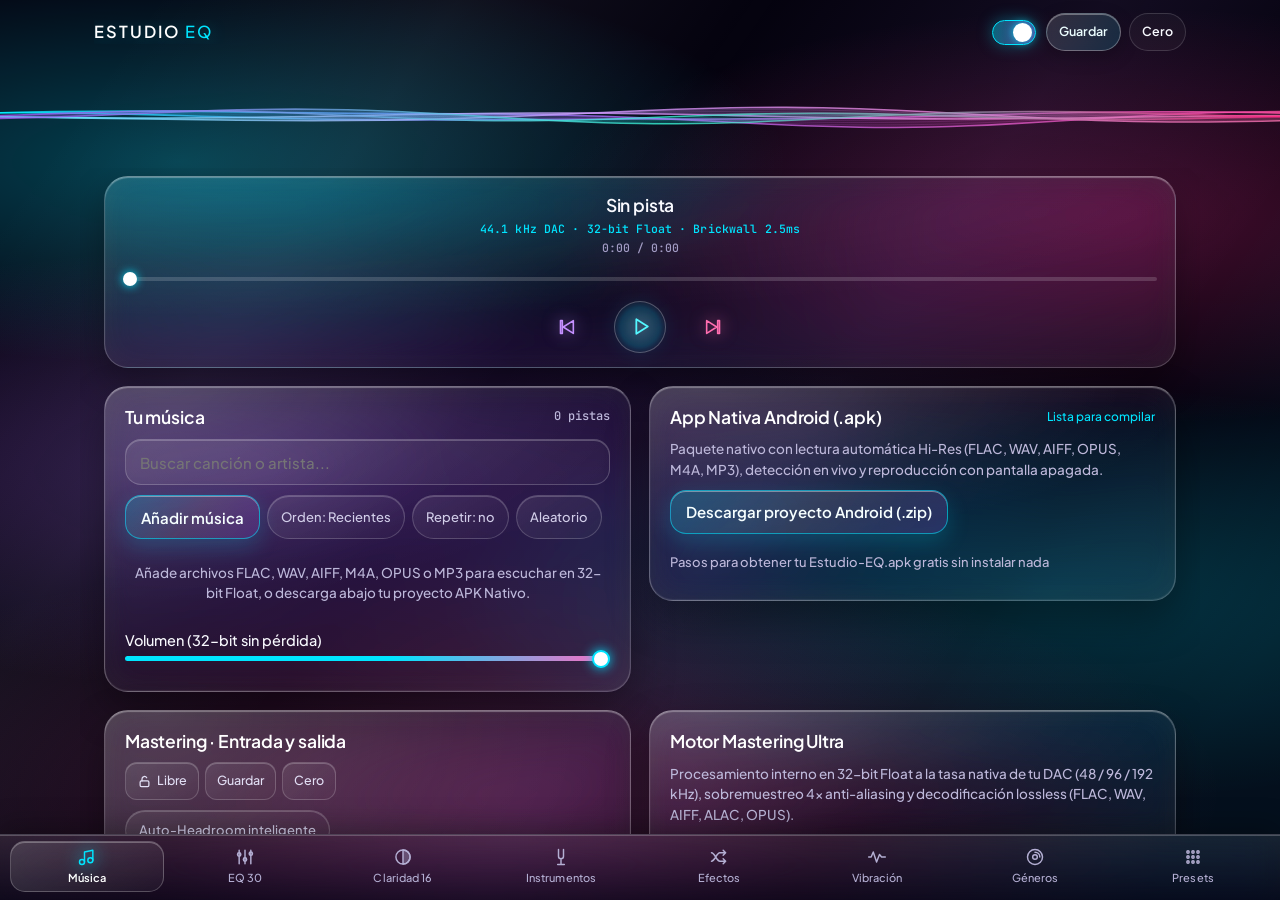
==== android/app/src/main/assets/index.html @ 268d1b7b "feat: initialize Ecualizador Studio project Set up project structure, build configuration, Tailwind " ====
<!doctype html>
<html lang="es">
<head>
<meta charset="utf-8">
<meta name="viewport" content="width=device-width,initial-scale=1,viewport-fit=cover">
<title>Estudio EQ</title>
<meta name="theme-color" content="#03020A">
<meta name="mobile-web-app-capable" content="yes">
<meta name="apple-mobile-web-app-capable" content="yes">
<meta name="apple-mobile-web-app-status-bar-style" content="black-translucent">
<meta name="apple-mobile-web-app-title" content="Estudio EQ">
<link rel="manifest" href="manifest.json">
<link rel="apple-touch-icon" href="icons/icon-180.png">
<link rel="icon" href="icons/icon-192.png">
<link rel="preconnect" href="https://fonts.googleapis.com">
<link rel="preconnect" href="https://fonts.gstatic.com" crossorigin>
<link rel="stylesheet" href="https://fonts.googleapis.com/css2?family=Barlow+Semi+Condensed:wght@400;500;600;700&family=JetBrains+Mono:wght@400;600&family=Plus+Jakarta+Sans:wght@400;500;600;700&display=swap">
<style>
:root {
  --bg: #05030F;
  --card: rgba(255, 255, 255, 0.06);
  --card2: rgba(255, 255, 255, 0.055);
  --line: rgba(255, 255, 255, 0.18);
  --fg: #F9FAFF;
  --mute: #BDB8DA;
  --acc: #00E5FF;
  --acc2: #A855F7;
  --acc3: #FF2A85;
  --acc-ink: #03151A;
  --warn: #FF6B86;
  --f-ui: "Plus Jakarta Sans", system-ui, -apple-system, "Segoe UI", sans-serif;
  --f-num: "JetBrains Mono", ui-monospace, Menlo, Consolas, monospace;
  color-scheme: dark;
  box-sizing: border-box;
}

[hidden]:not([hidden="until-found"]) {
  display: none !important;
}

/* Secciones Prisma 01 · Notificaciones Flotantes de Humo / Cristal */
body[data-tab="music"] { --acc: #00E5FF; --acc2: #A855F7; --acc3: #FF2A85; --acc-ink: #03151A; }
body[data-tab="eq30"]  { --bg: #030613; --acc: #5CEEFF; --acc2: #818CF8; --acc3: #F472B6; --acc-ink: #02161E; }
body[data-tab="cl16"]  { --acc: #4DFF9E; --acc2: #00E5FF; --acc3: #C084FC; --acc-ink: #021C0E; }
body[data-tab="inst"]  { --acc: #FF55D8; --acc2: #9D4EDD; --acc3: #00E5FF; --acc-ink: #1F0318; }
body[data-tab="fx"]    { --acc: #22F3FF; --acc2: #A855F7; --acc3: #FF2A85; --acc-ink: #03161A; }
body[data-tab="vib"]   { --acc: #FF3B9A; --acc2: #9D4EDD; --acc3: #00E5FF; --acc-ink: #220312; }
body[data-tab="gen"]   { --acc: #C084FC; --acc2: #00E5FF; --acc3: #FF2A85; --acc-ink: #140626; }
body[data-tab="pre"]   { --acc: #38F9D7; --acc2: #A855F7; --acc3: #FF2A85; --acc-ink: #031B16; }

* {
  box-sizing: border-box;
}

html,
body {
  width: 100%;
  max-width: 100%;
  height: 100vh;
  height: 100dvh;
  margin: 0;
  padding: 0;
  overflow: hidden;
}

body {
  position: relative;
  background-color: var(--bg);
  color: var(--fg);
  font: 500 15px/1.42 var(--f-ui);
  transition: background-color 0.25s ease;
  user-select: none;
  -webkit-user-select: none;
  overscroll-behavior: none;
}

/* Nubes volumétricas de humo y plasma detrás de los recuadros transparentes */
body::before {
  content: "";
  position: fixed;
  inset: 0;
  pointer-events: none;
  z-index: 0;
  background:
    radial-gradient(ellipse 72% 34% at 14% 18%, rgba(0, 229, 255, 0.28), transparent 66%),
    radial-gradient(ellipse 68% 34% at 88% 24%, rgba(255, 42, 133, 0.24), transparent 68%),
    radial-gradient(ellipse 76% 36% at 20% 52%, rgba(168, 85, 247, 0.25), transparent 68%),
    radial-gradient(ellipse 70% 34% at 82% 66%, rgba(0, 229, 255, 0.20), transparent 68%),
    radial-gradient(ellipse 80% 38% at 38% 88%, rgba(255, 79, 163, 0.20), transparent 72%);
}

/* Distinción sutil de humo zafiro-índigo-orquídea en EQ 30 */
body[data-tab="eq30"]::before {
  background:
    radial-gradient(ellipse 74% 36% at 18% 16%, rgba(56, 189, 248, 0.30), transparent 66%),
    radial-gradient(ellipse 68% 34% at 86% 26%, rgba(129, 140, 248, 0.27), transparent 68%),
    radial-gradient(ellipse 76% 36% at 24% 56%, rgba(56, 249, 215, 0.20), transparent 68%),
    radial-gradient(ellipse 72% 34% at 80% 70%, rgba(244, 114, 182, 0.22), transparent 68%),
    radial-gradient(ellipse 80% 38% at 42% 90%, rgba(92, 238, 255, 0.22), transparent 72%);
}

body::after {
  content: "";
  position: fixed;
  inset: 0;
  pointer-events: none;
  z-index: 0;
  background:
    linear-gradient(125deg,
      transparent 8%,
      rgba(220, 235, 255, 0.06) 24%,
      transparent 40%,
      rgba(192, 132, 252, 0.08) 58%,
      transparent 74%,
      rgba(0, 229, 255, 0.06) 90%);
}

input,
textarea {
  user-select: text;
  -webkit-user-select: text;
}

#root {
  width: 100%;
  max-width: 100%;
  height: 100%;
  min-width: 0;
  min-height: 0;
  position: relative;
  z-index: 1;
}

/* Estructura Prisma 01 · Zen Flotante 100% adaptable a móviles y escritorio */
.studio-shell {
  position: relative;
  z-index: 1;
  width: 100%;
  max-width: 100%;
  height: 100%;
  min-width: 0;
  min-height: 0;
  display: grid;
  grid-template-columns: minmax(0, 1fr);
  grid-template-rows: auto auto minmax(0, 1fr) auto;
  grid-template-areas:
    "top"
    "viz"
    "main"
    "tabs";
}

button,
input,
select,
textarea {
  font: inherit;
  color: inherit;
}

button {
  cursor: pointer;
  touch-action: manipulation;
}

:focus-visible {
  outline: 2px solid var(--acc);
  outline-offset: 2px;
}

.num {
  font-family: var(--f-num);
  font-variant-numeric: tabular-nums;
}

.vh {
  position: absolute;
  width: 1px;
  height: 1px;
  overflow: hidden;
  clip: rect(0 0 0 0);
  white-space: nowrap;
}

/* ---------- Cabecera compacta de 1 línea en móvil y escritorio ---------- */
header.top {
  grid-area: top;
  width: 100%;
  max-width: 1120px;
  min-width: 0;
  margin-inline: auto;
  display: flex;
  align-items: center;
  gap: 8px;
  padding: calc(10px + env(safe-area-inset-top, 0px)) max(14px, env(safe-area-inset-right, 0px)) 6px max(14px, env(safe-area-inset-left, 0px));
  flex-wrap: nowrap;
}

header.top h1 {
  font-size: 16.5px;
  font-weight: 600;
  letter-spacing: 0.12em;
  margin: 0;
  flex: 1;
  min-width: 0;
  overflow: hidden;
  text-overflow: ellipsis;
  white-space: nowrap;
  text-transform: uppercase;
  color: #FFFFFF;
  text-shadow: 0 0 18px rgba(0, 229, 255, 0.30);
}

header.top h1 span {
  color: var(--acc);
  font-weight: 500;
}

header.top .btn {
  min-height: 38px;
  padding: 0 12px;
  border-radius: 999px;
  font-size: 12.5px;
  font-weight: 600;
  white-space: nowrap;
  flex-shrink: 0;
}

header.top .btn.pri {
  background: linear-gradient(135deg, rgba(255, 255, 255, 0.14), rgba(0, 229, 255, 0.14));
  color: #ECFEFF;
  border: 1px solid rgba(255, 255, 255, 0.30);
  box-shadow: 0 6px 18px rgba(0, 0, 0, 0.22), inset 0 1px 0 rgba(255, 255, 255, 0.32);
}

/* ---------- Botones y Chips de Humo Traslúcido ---------- */
.btn {
  min-height: 44px;
  padding: 0 15px;
  border-radius: 16px;
  border: 1px solid rgba(255, 255, 255, 0.20);
  background: linear-gradient(145deg, rgba(255, 255, 255, 0.095) 0%, rgba(255, 255, 255, 0.03) 100%);
  box-shadow: 0 6px 16px rgba(0, 0, 0, 0.18), inset 0 1px 0 rgba(255, 255, 255, 0.24);
  font-weight: 600;
  text-decoration: none;
  display: inline-flex;
  align-items: center;
  justify-content: center;
  gap: 6px;
  white-space: nowrap;
  max-width: 100%;
  transition: background 0.16s, border-color 0.16s, transform 0.14s;
}

.btn:active,
.chip:active,
.ib:active,
.step:active {
  transform: scale(0.97);
}

.btn.pri {
  background: linear-gradient(135deg, rgba(0, 229, 255, 0.22) 0%, rgba(255, 255, 255, 0.10) 50%, rgba(168, 85, 247, 0.20) 100%);
  color: #F6FFFF;
  border: 1px solid rgba(0, 229, 255, 0.55);
  font-weight: 600;
  box-shadow: 0 8px 22px rgba(0, 229, 255, 0.18), inset 0 1px 0 rgba(255, 255, 255, 0.38);
}

.btn.ghost {
  background: rgba(255, 255, 255, 0.035);
  border-color: rgba(255, 255, 255, 0.15);
  box-shadow: none;
}

.btn.sm {
  min-height: 38px;
  padding: 0 12px;
  font-size: 13px;
}

.chip {
  min-height: 40px;
  padding: 0 13px;
  border-radius: 999px;
  border: 1px solid rgba(255, 255, 255, 0.18);
  background: linear-gradient(145deg, rgba(255, 255, 255, 0.08) 0%, rgba(255, 255, 255, 0.025) 100%);
  box-shadow: inset 0 1px 0 rgba(255, 255, 255, 0.20);
  font-weight: 500;
  font-size: 13px;
  color: #D2CEE9;
  white-space: nowrap;
  max-width: 100%;
  transition: background 0.16s, color 0.16s, border-color 0.16s, transform 0.14s;
}

.chip[aria-pressed="true"] {
  background: linear-gradient(135deg, rgba(0, 229, 255, 0.20) 0%, rgba(255, 255, 255, 0.09) 100%);
  color: #FFFFFF;
  border-color: var(--acc);
  box-shadow: 0 0 16px rgba(0, 229, 255, 0.24), inset 0 1px 0 rgba(255, 255, 255, 0.34);
}

/* ---------- Barra de Navegación Flotante tipo Humo ---------- */
.tabs {
  grid-area: tabs;
  width: 100%;
  max-width: 100%;
  min-width: 0;
  display: flex;
  overflow-x: auto;
  overscroll-behavior-x: contain;
  scrollbar-width: none;
  padding: 6px max(10px, env(safe-area-inset-right, 0px)) calc(8px + env(safe-area-inset-bottom, 0px)) max(10px, env(safe-area-inset-left, 0px));
  background: linear-gradient(180deg, rgba(255, 255, 255, 0.085) 0%, rgba(12, 10, 28, 0.56) 100%);
  backdrop-filter: blur(18px) saturate(150%);
  -webkit-backdrop-filter: blur(18px) saturate(150%);
  border-top: 1px solid rgba(255, 255, 255, 0.22);
  box-shadow: 0 -8px 28px rgba(0, 0, 0, 0.26), inset 0 1px 0 rgba(255, 255, 255, 0.22);
  gap: 4px;
}

.tabs::-webkit-scrollbar {
  display: none;
}

.tab {
  flex: 1 0 66px;
  min-height: 50px;
  padding: 5px 8px;
  border: 1px solid transparent;
  border-radius: 15px;
  background: transparent;
  color: #B4AFD3;
  font-size: 11px;
  font-weight: 500;
  letter-spacing: 0.01em;
  display: flex;
  flex-direction: column;
  align-items: center;
  justify-content: center;
  gap: 3px;
  white-space: nowrap;
  transition: color 0.16s, background 0.16s, border-color 0.16s;
}

.tab-ico {
  display: inline-flex;
  width: 20px;
  height: 20px;
}

.tab-ico svg {
  width: 100%;
  height: 100%;
  fill: none;
  stroke: currentColor;
  stroke-width: 1.75;
  stroke-linecap: round;
  stroke-linejoin: round;
}

.tab[aria-selected="true"] {
  color: #FFFFFF;
  font-weight: 600;
  background: linear-gradient(145deg, rgba(255, 255, 255, 0.14) 0%, rgba(255, 255, 255, 0.04) 100%);
  border-color: rgba(255, 255, 255, 0.22);
  box-shadow: inset 0 1px 0 rgba(255, 255, 255, 0.28);
}

.tab[aria-selected="true"] .tab-ico {
  color: var(--acc);
  filter: drop-shadow(0 0 9px var(--acc));
}

/* ---------- Analizador (#viz) ---------- */
#viz {
  grid-area: viz;
  display: block;
  width: 100%;
  max-width: 100%;
  min-width: 0;
  height: 94px;
  background: transparent;
  border-radius: 0;
}

/* ---------- Área Principal y Recuadros Flotantes de Humo Transparente ---------- */
main {
  grid-area: main;
  width: 100%;
  max-width: 1120px;
  min-width: 0;
  min-height: 0;
  margin-inline: auto;
  overflow-y: auto;
  overflow-x: hidden;
  padding: 8px max(12px, env(safe-area-inset-right, 0px)) 24px max(12px, env(safe-area-inset-left, 0px));
  display: flex;
  flex-direction: column;
  gap: 16px;
  scrollbar-width: thin;
}

.pane {
  width: 100%;
  min-width: 0;
  display: flex;
  flex-direction: column;
  gap: 16px;
}

.pane[hidden] {
  display: none;
}

/* Reproductor (.dock) exclusivo de la primera pestaña (Música) */
body:not([data-tab="music"]) .dock {
  display: none !important;
}

.dock {
  width: 100%;
  min-width: 0;
  display: flex;
  flex-direction: column;
  padding: 16px 18px 14px;
  gap: 8px;
  border-radius: 24px;
  background:
    radial-gradient(125% 95% at 15% 0%, rgba(0, 229, 255, 0.14) 0%, rgba(255, 255, 255, 0.03) 50%, transparent 78%),
    linear-gradient(155deg, rgba(235, 240, 255, 0.10) 0%, rgba(185, 195, 245, 0.035) 52%, rgba(255, 255, 255, 0.06) 100%);
  backdrop-filter: blur(14px) saturate(145%);
  -webkit-backdrop-filter: blur(14px) saturate(145%);
  border: 1px solid rgba(255, 255, 255, 0.22);
  border-top-color: rgba(255, 255, 255, 0.38);
  box-shadow:
    0 16px 36px rgba(0, 0, 0, 0.32),
    inset 0 1px 1px rgba(255, 255, 255, 0.32),
    inset 0 0 32px rgba(255, 255, 255, 0.035);
}

.card {
  width: 100%;
  min-width: 0;
  border-radius: 24px;
  padding: 18px 20px;
  background:
    radial-gradient(125% 95% at 10% 0%, rgba(255, 255, 255, 0.14) 0%, rgba(255, 255, 255, 0.03) 48%, transparent 75%),
    linear-gradient(155deg, rgba(235, 240, 255, 0.095) 0%, rgba(185, 195, 245, 0.035) 50%, rgba(255, 255, 255, 0.06) 100%);
  backdrop-filter: blur(12px) saturate(140%);
  -webkit-backdrop-filter: blur(12px) saturate(140%);
  border: 1px solid rgba(255, 255, 255, 0.22);
  border-top-color: rgba(255, 255, 255, 0.38);
  border-left-color: rgba(255, 255, 255, 0.28);
  box-shadow:
    0 18px 40px rgba(0, 0, 0, 0.34),
    inset 0 1px 1px rgba(255, 255, 255, 0.32),
    inset 0 -1px 1px rgba(255, 255, 255, 0.08),
    inset 0 0 36px rgba(255, 255, 255, 0.04);
}

/* Matiz sutil Zafiro-Cristal en EQ 30 manteniendo la transparencia de humo flotante */
body[data-tab="eq30"] .card {
  border-radius: 22px;
  background:
    radial-gradient(130% 95% at 12% 0%, rgba(125, 232, 255, 0.15) 0%, rgba(129, 140, 248, 0.04) 50%, transparent 78%),
    linear-gradient(155deg, rgba(220, 242, 255, 0.10) 0%, rgba(150, 175, 255, 0.04) 52%, rgba(244, 114, 182, 0.055) 100%);
  border-color: rgba(145, 225, 255, 0.24);
  border-top-color: rgba(185, 245, 255, 0.44);
  border-left-color: rgba(165, 230, 255, 0.32);
}

.cbody {
  width: 100%;
  min-width: 0;
}

.card.locked .cbody {
  opacity: 0.48;
  pointer-events: none;
}

.chead {
  display: flex;
  align-items: center;
  gap: 8px;
  margin-bottom: 10px;
  flex-wrap: wrap;
  min-width: 0;
}

.chead h2 {
  font-size: 17.5px;
  font-weight: 600;
  margin: 0;
  flex: 1;
  min-width: 120px;
  letter-spacing: -0.01em;
  color: #FFFFFF;
}

.cacts {
  width: 100%;
  display: flex;
  align-items: center;
  gap: 6px;
  flex-wrap: wrap;
}

.hint {
  color: var(--mute);
  font-size: 13.5px;
  line-height: 1.5;
  margin: 0 0 10px;
}

.mini {
  color: var(--mute);
  font-size: 12px;
  line-height: 1.45;
}

/* Interruptores flotantes de humo */
.sw {
  width: 48px;
  height: 44px;
  border: 0;
  background: none;
  padding: 0;
  display: grid;
  place-items: center;
  flex-shrink: 0;
}

.sw i {
  display: block;
  width: 44px;
  height: 25px;
  border-radius: 13px;
  background: rgba(255, 255, 255, 0.12);
  border: 1px solid rgba(255, 255, 255, 0.24);
  box-shadow: inset 0 1px 2px rgba(0, 0, 0, 0.25);
  position: relative;
  transition: background 0.18s, box-shadow 0.18s, border-color 0.18s;
}

.sw i::after {
  content: "";
  position: absolute;
  top: 2px;
  left: 3px;
  width: 19px;
  height: 19px;
  border-radius: 50%;
  background: #FFFFFF;
  box-shadow: 0 2px 6px rgba(0, 0, 0, 0.35);
  transition: transform 0.18s, background 0.18s;
}

.sw[aria-checked="true"] i {
  background: linear-gradient(90deg, rgba(0, 229, 255, 0.42) 0%, rgba(168, 85, 247, 0.48) 100%);
  border-color: var(--acc);
  box-shadow: 0 0 16px rgba(0, 229, 255, 0.34);
}

.sw[aria-checked="true"] i::after {
  transform: translateX(17px);
  background: #FFFFFF;
  box-shadow: 0 0 10px var(--acc);
}

/* Botones de acción de tarjeta (.ib) tipo cápsula de humo */
.ib {
  min-height: 38px;
  min-width: 44px;
  padding: 0 11px;
  border-radius: 12px;
  border: 1px solid rgba(255, 255, 255, 0.18);
  background: linear-gradient(145deg, rgba(255, 255, 255, 0.085) 0%, rgba(255, 255, 255, 0.025) 100%);
  box-shadow: inset 0 1px 0 rgba(255, 255, 255, 0.22);
  font-weight: 500;
  font-size: 12.5px;
  display: inline-flex;
  align-items: center;
  justify-content: center;
  gap: 5px;
  color: #E2DFF5;
  white-space: nowrap;
}

.ib[aria-pressed="true"] {
  border-color: var(--acc);
  color: #FFFFFF;
  background: linear-gradient(135deg, rgba(0, 229, 255, 0.18), rgba(255, 255, 255, 0.06));
  box-shadow: 0 0 14px rgba(0, 229, 255, 0.22), inset 0 1px 0 rgba(255, 255, 255, 0.28);
}

.ib svg {
  width: 15px;
  height: 15px;
  fill: none;
  stroke: currentColor;
  stroke-width: 2;
  stroke-linecap: round;
  stroke-linejoin: round;
  flex-shrink: 0;
}

/* ---------- Filas de Parámetros y Deslizadores ---------- */
.prow {
  width: 100%;
  min-width: 0;
  display: flex;
  flex-direction: column;
  gap: 6px;
  padding: 12px 0;
  border-top: 1px solid rgba(255, 255, 255, 0.10);
}

.prow:first-of-type {
  border-top: 0;
}

.ptop {
  width: 100%;
  min-width: 0;
  display: flex;
  align-items: center;
  justify-content: space-between;
  gap: 8px;
}

.pl {
  font-weight: 500;
  font-size: 14.5px;
  flex: 1;
  min-width: 0;
  overflow: hidden;
  text-overflow: ellipsis;
}

.pv {
  display: flex;
  align-items: center;
  gap: 4px;
  flex-shrink: 0;
}

.in {
  width: 78px;
  min-height: 38px;
  padding: 0 7px;
  text-align: right;
  border-radius: 11px;
  border: 1px solid rgba(255, 255, 255, 0.20);
  background: rgba(255, 255, 255, 0.065);
  box-shadow: inset 0 1px 2px rgba(0, 0, 0, 0.20);
  font-size: 13.5px;
}

.u {
  color: var(--mute);
  font-size: 12px;
  min-width: 22px;
}

.pctl {
  width: 100%;
  min-width: 0;
  display: flex;
  align-items: center;
  gap: 6px;
}

.pctl input[type="range"],
.rfull {
  flex: 1;
  width: 100%;
  min-width: 0;
  height: 44px;
  accent-color: var(--acc);
  margin: 0;
  -webkit-appearance: none;
  appearance: none;
  background: transparent;
}

#seek {
  -webkit-appearance: none;
  appearance: none;
  background: transparent;
}

.pctl input[type="range"]::-webkit-slider-runnable-track,
.rfull::-webkit-slider-runnable-track {
  height: 5px;
  border-radius: 999px;
  background: linear-gradient(
    90deg,
    #00E5FF 0%,
    var(--acc) calc(var(--p, 50%) * 0.55),
    #FF6AC2 var(--p, 50%),
    rgba(255, 255, 255, 0.16) var(--p, 50%),
    rgba(255, 255, 255, 0.16) 100%
  );
}

.pctl input[type="range"]::-webkit-slider-thumb,
.rfull::-webkit-slider-thumb {
  -webkit-appearance: none;
  appearance: none;
  width: 18px;
  height: 18px;
  margin-top: -6.5px;
  border-radius: 50%;
  background: #FFFFFF;
  border: 2px solid var(--acc);
  box-shadow: 0 0 12px var(--acc);
}

#seek::-webkit-slider-runnable-track {
  height: 4px;
  border-radius: 999px;
  background: linear-gradient(
    90deg,
    #00E5FF 0%,
    #A855F7 calc(var(--p, 0%) * 0.65),
    #FF4FA3 var(--p, 0%),
    rgba(255, 255, 255, 0.16) var(--p, 0%),
    rgba(255, 255, 255, 0.16) 100%
  );
}

#seek::-webkit-slider-thumb {
  -webkit-appearance: none;
  appearance: none;
  width: 14px;
  height: 14px;
  margin-top: -5px;
  border-radius: 50%;
  background: #FFFFFF;
  box-shadow: 0 0 10px #00E5FF;
}

.step {
  width: 40px;
  height: 42px;
  border-radius: 12px;
  border: 1px solid rgba(255, 255, 255, 0.18);
  background: linear-gradient(145deg, rgba(255, 255, 255, 0.085) 0%, rgba(255, 255, 255, 0.025) 100%);
  box-shadow: inset 0 1px 0 rgba(255, 255, 255, 0.22);
  font-size: 18px;
  line-height: 1;
  flex: none;
  display: grid;
  place-items: center;
  padding: 0;
  color: #EFEAFF;
}

.rst {
  width: 36px;
  height: 42px;
  border-radius: 12px;
  border: 0;
  background: transparent;
  color: var(--mute);
  flex: none;
  font-size: 16px;
  padding: 0;
}

.adv {
  margin-top: 2px;
}

.adv summary {
  min-height: 40px;
  display: flex;
  align-items: center;
  color: var(--mute);
  font-size: 13px;
  cursor: pointer;
}

.adv[open] {
  padding: 8px 12px 6px;
  border-radius: 16px;
  background: rgba(255, 255, 255, 0.055);
  border: 1px solid rgba(255, 255, 255, 0.15);
  box-shadow: inset 0 1px 0 rgba(255, 255, 255, 0.18);
}

/* ---------- Bandas verticales de Humo Traslúcido (Claridad 16 = cápsula · EQ 30 = prisma zafiro) ---------- */
.strip-nav {
  width: 100%;
  min-width: 0;
  display: flex;
  align-items: center;
  gap: 8px;
  margin-top: 10px;
  padding: 6px 10px;
  border-radius: 14px;
  background: rgba(255, 255, 255, 0.045);
  border: 1px solid rgba(255, 255, 255, 0.14);
}

.strip-nav-lbl {
  font-size: 11px;
  color: var(--mute);
  white-space: nowrap;
  flex-shrink: 0;
}

.strip-nav input[type="range"].rfull {
  height: 32px;
}

.strip {
  width: 100%;
  max-width: 100%;
  min-width: 0;
  display: flex;
  overflow-x: auto;
  gap: 8px;
  padding: 12px 2px 14px;
  scrollbar-width: thin;
  overscroll-behavior-x: contain;
}

.bcol {
  flex: none;
  width: 48px;
  display: flex;
  flex-direction: column;
  align-items: center;
  gap: 6px;
}

.bv {
  font-size: 11px;
  color: var(--mute);
  height: 15px;
  touch-action: pan-x;
}

.btrack {
  position: relative;
  width: 42px;
  height: clamp(174px, 31dvh, 224px);
  touch-action: none;
  -webkit-touch-callout: none;
  user-select: none;
  -webkit-user-select: none;
  cursor: ns-resize;
  border-radius: 999px;
  background: linear-gradient(180deg, rgba(255, 255, 255, 0.12) 0%, rgba(255, 255, 255, 0.03) 100%);
  border: 1px solid rgba(255, 255, 255, 0.22);
  box-shadow: inset 0 1px 0 rgba(255, 255, 255, 0.30), 0 6px 14px rgba(0, 0, 0, 0.18);
}

body[data-tab="eq30"] .bcol {
  width: 46px;
}

body[data-tab="eq30"] .btrack {
  width: 40px;
  border-radius: 13px;
  background: linear-gradient(180deg, rgba(135, 232, 255, 0.13) 0%, rgba(129, 140, 248, 0.04) 55%, rgba(255, 255, 255, 0.035) 100%);
  border-color: rgba(155, 225, 255, 0.25);
  border-top-color: rgba(195, 245, 255, 0.42);
}

.btrack * {
  pointer-events: none;
  touch-action: none;
}

.bcol.sel .btrack,
.btrack.dragging {
  border-color: var(--acc);
  box-shadow: 0 0 18px rgba(0, 229, 255, 0.34), inset 0 0 14px rgba(255, 255, 255, 0.16);
}

.bin {
  position: absolute;
  inset: 11px 0;
}

.brail {
  position: absolute;
  left: 50%;
  top: 0;
  bottom: 0;
  width: 2px;
  margin-left: -1px;
  background: rgba(255, 255, 255, 0.22);
  border-radius: 2px;
}

.bzero {
  position: absolute;
  left: 6px;
  right: 6px;
  top: 50%;
  height: 1px;
  background: rgba(255, 255, 255, 0.40);
}

.bfill {
  position: absolute;
  left: 50%;
  width: 5px;
  margin-left: -2.5px;
  background: linear-gradient(180deg, #00E5FF 0%, var(--acc) 55%, #C084FC 100%);
  border-radius: 3px;
  box-shadow: 0 0 10px var(--acc);
}

body[data-tab="eq30"] .bfill {
  background: linear-gradient(180deg, #5CEEFF 0%, #818CF8 55%, #F472B6 100%);
}

.bthumb {
  position: absolute;
  left: 4px;
  right: 4px;
  height: 16px;
  margin-top: -8px;
  border-radius: 999px;
  background: #FFFFFF;
  border: 2px solid var(--acc);
  box-shadow: 0 0 14px var(--acc);
}

body[data-tab="eq30"] .bthumb {
  border-radius: 6px;
}

.btrack.dragging .bthumb {
  transform: scale(1.08);
  box-shadow: 0 0 20px var(--acc);
}

.bf {
  font-size: 11px;
  color: var(--mute);
  padding: 2px 0;
  touch-action: pan-x;
}

.bn {
  font-size: 10px;
  color: var(--mute);
  height: 22px;
  overflow: hidden;
  text-align: center;
  line-height: 1.1;
  touch-action: pan-x;
}

.fine {
  border-top: 1px solid rgba(255, 255, 255, 0.12);
  padding-top: 14px;
  display: flex;
  flex-direction: column;
  gap: 10px;
}

.fnav {
  display: flex;
  align-items: center;
  gap: 8px;
}

.fnav .mid {
  flex: 1;
  min-width: 0;
  text-align: center;
}

.fname {
  font-weight: 500;
  font-size: 15.5px;
}

.fval {
  font-size: 21px;
  color: var(--acc);
  text-shadow: 0 0 14px rgba(0, 229, 255, 0.36);
}

.frow {
  display: flex;
  gap: 6px;
  align-items: center;
  justify-content: center;
  flex-wrap: wrap;
}

.frow .btn {
  min-width: 48px;
  padding: 0 8px;
}

.chips {
  display: flex;
  gap: 7px;
  flex-wrap: wrap;
  min-width: 0;
}

/* ---------- Música / Biblioteca ---------- */
.sbox { position: relative; display: flex; align-items: center; margin-bottom: 10px; min-width: 0; }
.sbox .field { padding-right: 40px; }
.sbox .sclr { position: absolute; right: 6px; width: 38px; height: 38px; border: 0; border-radius: 8px; background: transparent; color: var(--mute); font-size: 18px; display: grid; place-items: center; }
.plist { display: flex; flex-direction: column; gap: 5px; max-height: 310px; overflow-y: auto; min-width: 0; }
.pitem { width: 100%; min-width: 0; min-height: 52px; text-align: left; border: 1px solid transparent; border-radius: 16px; background: rgba(255, 255, 255, 0.025); padding: 8px 12px; display: flex; align-items: center; gap: 10px; transition: background 0.15s, border-color 0.15s; }
.pitem:hover { background: rgba(255, 255, 255, 0.06); }
.pitem[aria-current="true"] { background: linear-gradient(135deg, rgba(0, 229, 255, 0.14), rgba(255, 255, 255, 0.06)); border-color: rgba(0, 229, 255, 0.38); color: #FFFFFF; font-weight: 600; box-shadow: inset 0 1px 0 rgba(255, 255, 255, 0.25); }
.pmeta { flex: 1; min-width: 0; display: flex; flex-direction: column; gap: 2px; }
.pmeta .pt { overflow: hidden; text-overflow: ellipsis; white-space: nowrap; }
.pmeta .pa { overflow: hidden; text-overflow: ellipsis; white-space: nowrap; font-size: 12px; color: var(--mute); font-weight: 400; }
.pdur { font-size: 12px; color: var(--mute); flex: none; }
.empty { color: var(--mute); padding: 16px 8px; text-align: center; font-size: 13.5px; }

/* Pasos APK */
.apk-steps { margin: 10px 0 0; padding-left: 18px; color: var(--fg); font-size: 13.5px; display: flex; flex-direction: column; gap: 8px; }
.apk-steps li::marker { color: var(--acc); font-weight: 700; }
.apk-badge { color: var(--acc); font-size: 12px; font-weight: 500; white-space: nowrap; }

/* ---------- Presets y Campos Flotantes de Humo ---------- */
.prrow { display: flex; align-items: center; gap: 8px; padding: 10px 0; border-top: 1px solid rgba(255, 255, 255, 0.10); flex-wrap: wrap; min-width: 0; }
.prrow:first-child { border-top: 0; }
.prn { flex: 1; min-width: 130px; display: flex; flex-direction: column; gap: 2px; }
.prn b { overflow: hidden; text-overflow: ellipsis; white-space: nowrap; font-weight: 600; }
.prn small { color: var(--mute); font-size: 12px; }
.field {
  width: 100%;
  min-width: 0;
  min-height: 46px;
  padding: 0 14px;
  border-radius: 16px;
  border: 1px solid rgba(255, 255, 255, 0.20);
  background: linear-gradient(145deg, rgba(255, 255, 255, 0.085) 0%, rgba(255, 255, 255, 0.03) 100%);
  box-shadow: inset 0 1px 0 rgba(255, 255, 255, 0.22);
}
select.field option {
  background: #0D0A1E;
  color: #F9FAFF;
}
textarea.field { min-height: 110px; padding: 12px 14px; font-family: var(--f-num); font-size: 12px; resize: vertical; }
canvas.radar {
  width: 148px;
  height: 148px;
  display: block;
  margin: 4px auto 10px;
  border-radius: 50%;
  background: radial-gradient(circle, rgba(255, 255, 255, 0.10) 0%, rgba(0, 229, 255, 0.08) 45%, rgba(255, 255, 255, 0.03) 100%);
  border: 1px solid rgba(255, 255, 255, 0.24);
  box-shadow: inset 0 1px 0 rgba(255, 255, 255, 0.25);
}

/* ---------- Controles internos del Reproductor (.dock en Música) ---------- */
.dt {
  display: flex;
  flex-direction: column;
  align-items: center;
  justify-content: center;
  gap: 3px;
  text-align: center;
  min-width: 0;
}

#dTitle {
  font-size: 17.5px;
  font-weight: 600;
  letter-spacing: -0.01em;
  max-width: 100%;
  overflow: hidden;
  text-overflow: ellipsis;
  white-space: nowrap;
}

#dTitle .dt-sep,
#dTitle .dt-art {
  color: #BDB8DA;
  font-weight: 400;
}

#dSpec {
  font-size: 11.5px;
  color: var(--acc);
  letter-spacing: 0.01em;
  max-width: 100%;
  overflow: hidden;
  text-overflow: ellipsis;
  white-space: nowrap;
}

#dTime {
  font-size: 11.5px;
  color: #A29CC4;
}

#seek {
  width: 100%;
  height: 28px;
  margin: 0;
}

.dc {
  display: flex;
  align-items: center;
  justify-content: center;
  gap: 26px;
}

.tb {
  width: 44px;
  height: 44px;
  border-radius: 50%;
  border: 0;
  background: transparent;
  display: grid;
  place-items: center;
  padding: 0;
}

.tb svg {
  width: 22px;
  height: 22px;
  fill: none;
  stroke: currentColor;
  stroke-width: 1.75;
  stroke-linejoin: round;
  stroke-linecap: round;
}

#bPrev {
  color: #C490FF;
  filter: drop-shadow(0 0 8px rgba(196, 144, 255, 0.6));
}

#bPlay.tb.play {
  width: 52px;
  height: 52px;
  background: radial-gradient(circle, rgba(255, 255, 255, 0.16) 0%, rgba(0, 229, 255, 0.14) 55%, transparent 76%);
  border: 1px solid rgba(255, 255, 255, 0.26);
  color: #54F7FF;
  filter: drop-shadow(0 0 10px rgba(0, 229, 255, 0.68));
}

#bPlay.tb.play svg {
  width: 25px;
  height: 25px;
}

#bNext {
  color: #FF6EB0;
  filter: drop-shadow(0 0 8px rgba(255, 110, 176, 0.6));
}

#toast {
  position: fixed;
  left: 50%;
  transform: translate(-50%, 10px);
  bottom: calc(82px + env(safe-area-inset-bottom, 0px));
  background: linear-gradient(145deg, rgba(255, 255, 255, 0.18), rgba(20, 16, 42, 0.65));
  backdrop-filter: blur(18px) saturate(150%);
  -webkit-backdrop-filter: blur(18px) saturate(150%);
  border: 1px solid rgba(255, 255, 255, 0.34);
  box-shadow: 0 14px 34px rgba(0, 0, 0, 0.38), inset 0 1px 0 rgba(255, 255, 255, 0.35);
  color: #FFFFFF;
  padding: 10px 18px;
  border-radius: 999px;
  font-weight: 500;
  font-size: 13.5px;
  opacity: 0;
  pointer-events: none;
  transition: opacity 0.18s, transform 0.18s;
  max-width: calc(100% - 28px);
  text-align: center;
  z-index: 30;
}

#toast.on {
  opacity: 1;
  transform: translate(-50%, 0);
}

/* ---------- Adaptación fina para teléfonos móviles ---------- */
@media (max-width: 640px) {
  header.top {
    gap: 6px;
    padding: calc(8px + env(safe-area-inset-top, 0px)) max(12px, env(safe-area-inset-right, 0px)) 4px max(12px, env(safe-area-inset-left, 0px));
  }

  header.top h1 {
    font-size: 15px;
    letter-spacing: 0.09em;
  }

  header.top .btn {
    min-height: 36px;
    padding: 0 10px;
    font-size: 12px;
  }

  #viz {
    height: 76px;
  }

  main {
    padding: 6px max(10px, env(safe-area-inset-right, 0px)) 20px max(10px, env(safe-area-inset-left, 0px));
    gap: 12px;
  }

  .pane {
    gap: 12px;
  }

  .card,
  .dock {
    padding: 14px 14px;
    border-radius: 20px;
  }

  .chead h2 {
    font-size: 16.5px;
  }

  .cacts .ib {
    flex: 1 1 auto;
    padding: 0 9px;
    font-size: 12px;
  }

  .in {
    width: 72px;
    font-size: 13px;
  }

  .step {
    width: 38px;
    height: 40px;
  }

  .rst {
    width: 32px;
    height: 40px;
  }

  .tab {
    flex: 0 0 68px;
    min-height: 48px;
    padding: 4px 6px;
    font-size: 10.5px;
  }
}

/* ---------- Distribución amplia en pantallas grandes (Tablet / Escritorio) ---------- */
@media (min-width: 960px) {
  #viz {
    height: 108px;
  }

  main {
    padding-inline: 24px;
  }

  .pane[data-id="music"],
  .pane[data-id="inst"],
  .pane[data-id="fx"],
  .pane[data-id="vib"],
  .pane[data-id="pre"] {
    display: grid;
    grid-template-columns: repeat(2, minmax(0, 1fr));
    align-items: start;
    gap: 18px;
  }

  .pane[data-id="music"] > .dock,
  .pane[data-id="inst"] > .hint,
  .pane[data-id="vib"] > .card:first-child {
    grid-column: 1 / -1;
  }

  .pane[hidden] {
    display: none !important;
  }
}

@media (prefers-reduced-motion: reduce) {
  * {
    transition: none !important;
  }
}
</style>
</head>
<body data-tab="music">
<div id="root">
  <div class="studio-shell">
    <header class="top">
      <h1>Estudio <span>EQ</span></h1>
      <button class="sw" id="bypass" role="switch" aria-checked="true" aria-label="Procesado de audio activo"><i></i></button>
      <button class="btn pri" id="saveAll" type="button">Guardar</button>
      <button class="btn ghost" id="resetAll" type="button">Cero</button>
    </header>
    <canvas id="viz" aria-label="Analizador de espectro y curva de ecualización total" role="img"></canvas>
    <main id="main">
      <div class="dock" id="playerDock">
        <div class="dt">
          <span id="dTitle">Sin pista</span>
          <span id="dSpec" class="num">32-bit Float · Oversampling 4×</span>
          <span id="dTime" class="num">0:00 / 0:00</span>
        </div>
        <input type="range" id="seek" min="0" max="1" step="0.05" value="0" aria-label="Posición de la pista">
        <div class="dc">
          <button class="tb" id="bPrev" type="button" aria-label="Anterior"><svg viewBox="0 0 24 24"><path d="M6 5h2v14H6zM20 5v14L9 12z"/></svg></button>
          <button class="tb play" id="bPlay" type="button" aria-label="Reproducir"><svg viewBox="0 0 24 24" id="playIcon"><path d="M8 5v14l11-7z"/></svg></button>
          <button class="tb" id="bNext" type="button" aria-label="Siguiente"><svg viewBox="0 0 24 24"><path d="M16 5h2v14h-2zM4 5l11 7L4 19z"/></svg></button>
        </div>
      </div>
    </main>
    <nav class="tabs" id="tabs" role="tablist" aria-label="Secciones"></nav>
    <div id="toast" role="status" aria-live="polite"></div>
  </div>
</div>
<script>
(() => {
  function bootEstudioEQ(rootEl) {
    if (window.__estudioEqBooted) return;
    window.__estudioEqBooted = true;
    const NATIVE = typeof window.AndroidBridge !== "undefined" && window.AndroidBridge !== null;
    const $ = (s, r = rootEl) => r.querySelector(s) || document.querySelector(s);
    function h(tag, props, ...kids) {
      const e = document.createElement(tag);
      if (props) {
        for (const k in props) {
          const v = props[k];
          if (v == null || v === false) continue;
          if (k === "class") e.className = String(v);
          else if (k === "text") e.textContent = String(v);
          else if (k.startsWith("on") && typeof v === "function") e.addEventListener(k.slice(2), v);
          else if (v === true) e.setAttribute(k, "");
          else e.setAttribute(k, String(v));
        }
      }
      for (const c of kids.flat()) {
        if (c != null && c !== false) {
          e.append(c.nodeType ? c : document.createTextNode(String(c)));
        }
      }
      return e;
    }
    const clamp = (v, a, b) => Math.min(b, Math.max(a, v));
    const clone = (o) => JSON.parse(JSON.stringify(o));
    const dB = (x) => Math.pow(10, x / 20);
    const r1 = (v) => Math.round(v * 10) / 10;
    const fmtF = (f) => f >= 1e3 ? +(f / 1e3).toFixed(2) + "k" : String(f);
    const fmtHz = (f) => f >= 1e3 ? +(f / 1e3).toFixed(2) + " kHz" : f + " Hz";
    const sgn = (v, d = 1) => (v > 0 ? "+" : v < 0 ? "\u2212" : "") + Math.abs(v).toFixed(d);
    const mmss = (t) => {
      t = Math.max(0, t | 0);
      return (t / 60 | 0) + ":" + String(t % 60).padStart(2, "0");
    };
    const normStr = (s) => String(s || "").normalize("NFD").replace(/[\u0300-\u036f]/g, "").toLowerCase();
    const BANDS30 = [
      25,
      31.5,
      40,
      50,
      63,
      80,
      100,
      125,
      160,
      200,
      250,
      315,
      400,
      500,
      630,
      800,
      1e3,
      1250,
      1600,
      2e3,
      2500,
      3150,
      4e3,
      5e3,
      6300,
      8e3,
      1e4,
      12500,
      16e3,
      2e4
    ];
    const BANDS16 = [40, 63, 100, 160, 250, 400, 630, 1e3, 1600, 2500, 4e3, 5e3, 8e3, 1e4, 12500, 16e3];
    const NAMES16 = [
      "Sub",
      "Graves",
      "Bajos",
      "Cuerpo",
      "Calidez",
      "Barro",
      "Medios",
      "Voz",
      "Claridad",
      "Nitidez",
      "Dicci\xF3n",
      "Brillo",
      "Agudos",
      "Aire",
      "Aire +",
      "Ultra"
    ];
    const INST = [
      {
        grp: "drums",
        name: "Bater\xEDa",
        items: [
          ["kick", "Bombo", 60, 1.2],
          ["snareB", "Caja \xB7 cuerpo", 200, 1.4],
          ["snareC", "Caja \xB7 chasquido", 5e3, 1.2],
          ["tomF", "Tom de piso", 90, 1.5],
          ["tomM", "Tom medio", 160, 1.5],
          ["tomH", "Tom agudo", 250, 1.5],
          ["hat", "Hi-hat", 9e3, 1],
          ["cym", "Platillos", 12e3, 0.8]
        ]
      },
      {
        grp: "guitar",
        name: "Guitarras",
        items: [
          ["gBody", "Guitarra \xB7 cuerpo", 250, 1.2],
          ["gPres", "Guitarra \xB7 presencia", 3e3, 1.2],
          ["gAc", "Ac\xFAstica \xB7 brillo", 6e3, 1]
        ]
      },
      {
        grp: "bass",
        name: "Bajo",
        items: [
          ["bLow", "Bajo \xB7 cuerpo", 80, 1.4],
          ["bAtk", "Bajo \xB7 ataque", 900, 1.4]
        ]
      },
      {
        grp: "voice",
        name: "Voces",
        items: [
          ["vWarm", "Voz \xB7 calidez", 200, 1.2],
          ["vPres", "Voz \xB7 presencia", 3500, 1.2],
          ["vSib", "Voz \xB7 sibilancia", 7e3, 2],
          ["vAir", "Voz \xB7 aire", 12e3, 0.8]
        ]
      },
      {
        grp: "keys",
        name: "Teclas y piano",
        items: [
          ["kBody", "Piano \xB7 cuerpo", 300, 1.2],
          ["kBri", "Piano \xB7 brillo", 4500, 1]
        ]
      }
    ];
    const FXN = {
      tone: "Tono y filtros",
      comp: "Compresor",
      sat: "Saturaci\xF3n anal\xF3gica 4\xD7",
      xfeed: "Crossfeed de aud\xEDfonos",
      wid: "Ancho est\xE9reo M/S",
      rev: "Reverberaci\xF3n HD",
      dly: "Eco / Delay",
      sp: "Sonido 3D Binaural",
      sub: "Subgraves potentes",
      glass: "Resonancia de vidrios",
      harm: "Arm\xF3nicos de graves 4\xD7",
      trem: "Temblor (tr\xE9molo)",
      vibr: "Vibrato",
      hap: "Vibraci\xF3n del tel\xE9fono"
    };
    function defState() {
      const inst = {};
      INST.forEach((g) => g.items.forEach(([id, , f, q]) => inst[id] = { g: 0, f, q }));
      return {
        master: { pre: 0, vol: 0, ceil: -0.1, autoHead: false },
        playerVol: 100,
        q30: 4.32,
        r30: 12,
        propQ30: true,
        eq: Array(30).fill(0),
        q16: 2.8,
        r16: 12,
        propQ16: true,
        cl: Array(16).fill(0),
        inst,
        fx: {
          tone: { bass: 0, bassF: 100, treb: 0, trebF: 8e3, lc: 20, hc: 2e4 },
          comp: { on: false, th: 0, ratio: 1, attack: 3, release: 250, knee: 0, makeup: 0 },
          sat: { on: false, drive: 0, mix: 0, mode: 0 },
          xfeed: { on: false, mix: 30, fc: 700 },
          wid: { on: false, w: 0 },
          rev: { on: false, mix: 0, decay: 2, pre: 0, damp: 30, size: 50 },
          dly: { on: false, time: 250, fb: 0, mix: 0, tone: 8e3 },
          sp: { on: false, mix: 0, az: 0, el: 0, dist: 1, rot: 0 },
          sub: { on: false, freq: 50, g: 0, q: 1.2 },
          glass: { on: false, freq: 90, g: 0, q: 6 },
          harm: { on: false, freq: 120, drive: 0, mix: 0 },
          trem: { on: false, rate: 5, depth: 0, shape: 0 },
          vibr: { on: false, rate: 5, depth: 0 },
          hap: { on: false, thr: 60, dur: 40, gap: 60, shake: 0 }
        },
        bypass: false,
        locks: {}
      };
    }
    const S = defState();
    const D = defState();
    function merge(t, s) {
      if (!s || typeof s !== "object") return;
      for (const k in t) {
        if (!(k in s) || s[k] == null) continue;
        if (t[k] && typeof t[k] === "object" && !Array.isArray(t[k])) merge(t[k], s[k]);
        else if (typeof t[k] === "number") {
          const n = +s[k];
          if (isFinite(n)) t[k] = n;
        } else if (typeof t[k] === "boolean") t[k] = !!s[k];
        else if (typeof t[k] === typeof s[k] && !Array.isArray(t[k])) t[k] = s[k];
      }
    }
    const SEC = {
      master: { n: "Entrada y salida", get: (s) => clone(s.master), set: (s, d) => merge(s.master, d) },
      eq30: {
        n: "EQ de 30 bandas",
        get: (s) => ({ eq: s.eq.slice(), q30: s.q30, r30: s.r30, propQ30: !!s.propQ30 }),
        set: (s, d) => {
          if (!d || typeof d !== "object") return;
          if (Array.isArray(d.eq) && d.eq.length === 30) s.eq = d.eq.map((v) => clamp(isFinite(+v) ? +v : 0, -24, 24));
          if (d.q30 != null && isFinite(+d.q30) && +d.q30 > 0) s.q30 = clamp(+d.q30, 0.3, 20);
          if (d.r30 != null && [6, 12, 24].includes(+d.r30)) s.r30 = +d.r30;
          if (typeof d.propQ30 === "boolean") s.propQ30 = d.propQ30;
        }
      },
      cl16: {
        n: "16 bandas de claridad",
        get: (s) => ({ cl: s.cl.slice(), q16: s.q16, r16: s.r16, propQ16: !!s.propQ16 }),
        set: (s, d) => {
          if (!d || typeof d !== "object") return;
          if (Array.isArray(d.cl) && d.cl.length === 16) s.cl = d.cl.map((v) => clamp(isFinite(+v) ? +v : 0, -24, 24));
          if (d.q16 != null && isFinite(+d.q16) && +d.q16 > 0) s.q16 = clamp(+d.q16, 0.3, 20);
          if (d.r16 != null && [6, 12, 24].includes(+d.r16)) s.r16 = +d.r16;
          if (typeof d.propQ16 === "boolean") s.propQ16 = d.propQ16;
        }
      }
    };
    INST.forEach((g) => {
      SEC[g.grp] = {
        n: g.name,
        get: (s) => {
          const o = {};
          g.items.forEach(([id]) => o[id] = clone(s.inst[id]));
          return o;
        },
        set: (s, d) => {
          if (d && typeof d === "object") g.items.forEach(([id]) => {
            if (d[id]) merge(s.inst[id], d[id]);
          });
        }
      };
    });
    Object.keys(FXN).forEach((k) => {
      SEC[k] = { n: FXN[k], get: (s) => clone(s.fx[k]), set: (s, d) => merge(s.fx[k], d) };
    });
    const ORDER = [
      "master",
      "eq30",
      "cl16",
      "drums",
      "guitar",
      "bass",
      "voice",
      "keys",
      "tone",
      "comp",
      "sat",
      "xfeed",
      "wid",
      "rev",
      "dly",
      "sp",
      "sub",
      "glass",
      "harm",
      "trem",
      "vibr",
      "hap"
    ];
    const getFull = () => {
      const o = {};
      ORDER.forEach((k) => o[k] = SEC[k].get(S));
      return o;
    };
    const resetSec = (k) => SEC[k].set(S, SEC[k].get(D));
    const KEY = "estudio-eq-v1";
    const LAST_TRACK_KEY = "estudio-eq-last-track";
    const store = { last: null, presets: [], sec: {} };
    let savedRepeat = 0;
    let savedShuffle = false;
    let savedSortMode = "recent";
    let savedLastTrackId = null;
    function loadRawStore() {
      if (NATIVE && window.AndroidBridge?.loadState) {
        try {
          const ns = window.AndroidBridge.loadState();
          if (ns && ns.length > 2) return ns;
        } catch (_e) {
        }
      }
      try {
        return localStorage.getItem(KEY) || "";
      } catch (_e) {
        return "";
      }
    }
    try {
      const r = loadRawStore();
      if (r) {
        const o = JSON.parse(r);
        if (o && typeof o === "object") {
          store.last = o.last && typeof o.last === "object" ? o.last : null;
          store.presets = Array.isArray(o.presets) ? o.presets : [];
          store.sec = o.sec && typeof o.sec === "object" ? o.sec : {};
        }
      }
    } catch (_e) {
    }
    let toastTimer = null;
    function toast(m) {
      const t = $("#toast");
      if (!t) return;
      t.textContent = m;
      t.classList.add("on");
      clearTimeout(toastTimer);
      toastTimer = setTimeout(() => t.classList.remove("on"), 2600);
    }
    function persist() {
      let ok = false;
      const raw = JSON.stringify(store);
      if (NATIVE && window.AndroidBridge?.saveState) {
        try {
          ok = !!window.AndroidBridge.saveState(raw);
        } catch (_e) {
        }
      }
      try {
        localStorage.setItem(KEY, raw);
        ok = true;
      } catch (_e) {
      }
      if (!ok) toast("Este navegador no permite guardar. Usa Exportar en Presets.");
      return ok;
    }
    function snapshotLast() {
      store.last = {
        data: getFull(),
        bypass: !!S.bypass,
        locks: clone(S.locks || {}),
        playerVol: clamp(isFinite(+S.playerVol) ? +S.playerVol : 100, 0, 100),
        repeat: savedRepeat,
        shuffle: savedShuffle,
        sortMode: savedSortMode,
        lastTrackId: savedLastTrackId
      };
    }
    let saveT = 0;
    function persistNow() {
      clearTimeout(saveT);
      snapshotLast();
      return persist();
    }
    function saveSoon() {
      clearTimeout(saveT);
      saveT = setTimeout(() => {
        snapshotLast();
        persist();
      }, 280);
    }
    if (store.last) {
      if (store.last.data && typeof store.last.data === "object") {
        ORDER.forEach((k) => {
          if (store.last.data[k]) SEC[k].set(S, store.last.data[k]);
        });
      }
      S.bypass = !!store.last.bypass;
      S.locks = store.last.locks && typeof store.last.locks === "object" ? store.last.locks : {};
      if (store.last.playerVol != null && isFinite(+store.last.playerVol)) S.playerVol = clamp(+store.last.playerVol, 0, 100);
      if ([0, 1, 2].includes(+store.last.repeat)) savedRepeat = +store.last.repeat;
      if (typeof store.last.shuffle === "boolean") savedShuffle = store.last.shuffle;
      if (store.last.sortMode === "az" || store.last.sortMode === "recent") savedSortMode = store.last.sortMode;
      if (store.last.lastTrackId != null) savedLastTrackId = String(store.last.lastTrackId);
    }
    try {
      if (!savedLastTrackId) savedLastTrackId = localStorage.getItem(LAST_TRACK_KEY);
    } catch (_e) {
    }
    const stamp = () => (/* @__PURE__ */ new Date()).toLocaleString("es", { day: "2-digit", month: "short", hour: "2-digit", minute: "2-digit" });
    let ctx = null;
    let audio;
    let workletReady = false;
    const N = {};
    let irKey = "";
    let irT = 0;
    let satSig = "";
    let harmDrive = -1;
    let ceilSig = -999;
    let vizDirty = true;
    const P_CACHE = /* @__PURE__ */ Object.create(null);
    const FX_CONN = { harm: false, sat: false, xfeed: false, sp: false, rev: false, dly: false };
    const chain = (...n) => {
      for (let i = 0; i < n.length - 1; i++) n[i].connect(n[i + 1]);
    };
    function safeConn(a, b, on) {
      if (on) {
        try {
          a.connect(b);
        } catch (_e) {
        }
      } else {
        try {
          a.disconnect(b);
        } catch (_e) {
        }
      }
    }
    function makeCeilingCurve(ceilDb) {
      const n = 16384;
      const c = new Float32Array(n);
      const ceilLin = clamp(dB(ceilDb), 0.25, 0.999);
      const knee = ceilLin * 0.92;
      const span = Math.max(1e-4, ceilLin - knee);
      for (let i = 0; i < n; i++) {
        const x = i * 2 / (n - 1) - 1;
        const ax = Math.abs(x);
        if (ax <= knee) {
          c[i] = x;
        } else {
          const y = knee + span * Math.tanh((ax - knee) / span);
          c[i] = x < 0 ? -y : y;
        }
      }
      return c;
    }
    async function attachLookaheadLimiter() {
      if (!ctx || !ctx.audioWorklet || typeof Blob === "undefined" || typeof URL === "undefined") return;
      const workletCode = `
      class EstudioBrickwallProcessor extends AudioWorkletProcessor {
        static get parameterDescriptors() {
          return [{ name: 'ceiling', defaultValue: 0.9885, minValue: 0.25, maxValue: 0.999, automationRate: 'k-rate' }];
        }
        constructor() {
          super();
          this.la = Math.max(32, Math.round(sampleRate * 0.0025));
          this.bufL = new Float32Array(this.la);
          this.bufR = new Float32Array(this.la);
          this.idx = 0;
          this.env = 1.0;
          this.rel = Math.exp(-1 / (sampleRate * 0.065));
          this.attStep = 1 / Math.max(8, this.la * 0.85);
        }
        process(inputs, outputs, parameters) {
          const inp = inputs[0];
          const out = outputs[0];
          if (!inp || !inp.length || !out || !out.length) return true;
          const inL = inp[0];
          const inR = inp.length > 1 ? inp[1] : inp[0];
          const outL = out[0];
          const outR = out.length > 1 ? out[1] : null;
          const ceil = parameters.ceiling[0] || 0.9885;
          const la = this.la;
          const bL = this.bufL;
          const bR = this.bufR;
          let idx = this.idx;
          let env = this.env;
          const rel = this.rel;
          const att = this.attStep;
          for (let i = 0; i < inL.length; i++) {
            const xL = inL[i];
            const xR = inR[i];
            const dL = bL[idx];
            const dR = bR[idx];
            bL[idx] = xL;
            bR[idx] = xR;
            idx++;
            if (idx >= la) idx = 0;
            const pk = Math.max(Math.abs(xL), Math.abs(xR), Math.abs(dL), Math.abs(dR));
            const need = pk > ceil ? ceil / pk : 1.0;
            if (need < env) {
              env = Math.max(need, env - (1.0 - need) * att * 2.2);
              if (Math.max(Math.abs(dL), Math.abs(dR)) * env > ceil) {
                env = ceil / Math.max(Math.abs(dL), Math.abs(dR), 1e-6);
              }
            } else {
              env = rel * env + (1 - rel) * 1.0;
            }
            outL[i] = dL * env;
            if (outR) outR[i] = dR * env;
          }
          this.idx = idx;
          this.env = env;
          return true;
        }
      }
      registerProcessor('estudio-brickwall', EstudioBrickwallProcessor);
    `;
      let url = "";
      try {
        const blob = new Blob([workletCode], { type: "application/javascript" });
        url = URL.createObjectURL(blob);
        await ctx.audioWorklet.addModule(url);
        const bw = new AudioWorkletNode(ctx, "estudio-brickwall", {
          numberOfInputs: 1,
          numberOfOutputs: 1,
          outputChannelCount: [2]
        });
        const ceilParam = bw.parameters.get("ceiling");
        if (ceilParam) ceilParam.value = clamp(dB(S.master.ceil), 0.25, 0.999);
        N.bw = bw;
        safeConn(N.master, N.lim, false);
        safeConn(N.clipSafe, N.an, false);
        N.master.connect(bw);
        bw.connect(N.an);
        workletReady = true;
        updateEngineSpecUi();
      } catch (_e) {
        workletReady = false;
      } finally {
        if (url) URL.revokeObjectURL(url);
      }
    }
    function build() {
      const AC = window.AudioContext || window.webkitAudioContext;
      audio = new Audio();
      audio.setAttribute("playsinline", "");
      audio.preload = "auto";
      audio.preservesPitch = false;
      audio.webkitPreservesPitch = false;
      audio.volume = 1;
      if (!AC) {
        toast("Este navegador no admite audio avanzado.");
        return;
      }
      ctx = new AC({ latencyHint: "playback" });
      ctx.addEventListener("statechange", () => {
        if (audio && !audio.paused && ctx && ctx.state === "suspended") {
          ctx.resume().catch(() => {
          });
        }
        updateEngineSpecUi();
      });
      const src = ctx.createMediaElementSource(audio);
      const g = (v = 1) => {
        const n = ctx.createGain();
        n.gain.value = v;
        return n;
      };
      const bq = (t, f, q = 0.7071, gn = 0) => {
        const n = ctx.createBiquadFilter();
        n.type = t;
        n.frequency.value = f;
        n.Q.value = q;
        n.gain.value = gn;
        return n;
      };
      N.pre = g();
      N.pre.channelCount = 2;
      N.pre.channelCountMode = "explicit";
      N.pre.channelInterpretation = "speakers";
      N.eqTrim = g(1);
      N.dc = bq("highpass", 12, 0.7071);
      N.hp = bq("highpass", 20, 0.7071);
      N.lp = bq("lowpass", 2e4, 0.7071);
      N.eq = BANDS30.map((f) => bq("peaking", f, 4.32));
      N.cl = BANDS16.map((f) => bq("peaking", f, 2.8));
      N.inst = {};
      INST.forEach((gr) => gr.items.forEach(([id, , f, q]) => N.inst[id] = bq("peaking", f, q)));
      N.bass = bq("lowshelf", 100);
      N.treb = bq("highshelf", 8e3);
      N.satDry = g();
      N.shaper = ctx.createWaveShaper();
      N.shaper.oversample = "4x";
      N.satDc = bq("highpass", 15, 0.7071);
      N.satWet = g(0);
      N.satSum = g();
      N.comp = ctx.createDynamicsCompressor();
      N.makeup = g();
      N.split = ctx.createChannelSplitter(2);
      N.mid = g(0.5);
      N.sL = g(0.5);
      N.sR = g(-0.5);
      N.sw = g(1);
      N.inv = g(-1);
      N.merge = ctx.createChannelMerger(2);
      N.xfDry = g(1);
      N.xfSplit = ctx.createChannelSplitter(2);
      N.xfDL = ctx.createDelay(0.01);
      N.xfDR = ctx.createDelay(0.01);
      N.xfDL.delayTime.value = 28e-5;
      N.xfDR.delayTime.value = 28e-5;
      N.xfLpL = bq("lowpass", 700, 0.7071);
      N.xfLpR = bq("lowpass", 700, 0.7071);
      N.xfGL = g(0);
      N.xfGR = g(0);
      N.xfMerge = ctx.createChannelMerger(2);
      N.xfOut = g(1);
      N.spDry = g();
      N.pan = ctx.createPanner();
      N.pan.panningModel = "HRTF";
      N.pan.distanceModel = "inverse";
      N.pan.refDistance = 1;
      N.spWet = g(0);
      N.bus = g();
      N.busDry = g();
      N.preD = ctx.createDelay(1);
      N.conv = ctx.createConvolver();
      N.revWet = g(0);
      N.dly = ctx.createDelay(2);
      N.fb = g(0);
      N.dTone = bq("lowpass", 8e3);
      N.dWet = g(0);
      N.fxSum = g();
      N.wet = g();
      N.direct = g(0);
      N.master = g();
      N.lim = ctx.createDynamicsCompressor();
      N.lim.threshold.value = -1.2;
      N.lim.knee.value = 0;
      N.lim.ratio.value = 20;
      N.lim.attack.value = 1e-3;
      N.lim.release.value = 0.065;
      N.clipSafe = ctx.createWaveShaper();
      N.clipSafe.oversample = "4x";
      N.clipSafe.curve = makeCeilingCurve(S.master.ceil);
      N.an = ctx.createAnalyser();
      N.an.fftSize = 4096;
      N.an.minDecibels = -92;
      N.an.maxDecibels = -6;
      N.an.smoothingTimeConstant = 0.78;
      N.pvol = g(clamp(S.playerVol, 0, 100) / 100);
      chain(src, N.pre, N.eqTrim, N.dc, N.hp, N.lp, ...N.eq, ...N.cl, ...Object.values(N.inst), N.bass, N.treb);
      N.vSub = bq("peaking", 50, 1.2);
      N.vRes = bq("peaking", 90, 6);
      N.xIn = g();
      N.xLp = bq("lowpass", 120, 0.7071);
      N.xSh = ctx.createWaveShaper();
      N.xSh.oversample = "4x";
      N.xHp = bq("highpass", 32, 0.7071);
      N.xWet = g(0);
      N.xSum = g();
      N.trem = g(1);
      N.tLfo = ctx.createOscillator();
      N.tG = g(0);
      N.vib = ctx.createDelay(0.05);
      N.vib.delayTime.value = 0.01;
      N.vLfo = ctx.createOscillator();
      N.vG = g(0);
      N.vOut = g();
      chain(N.treb, N.vSub, N.vRes, N.xIn, N.xSum);
      chain(N.xLp, N.xSh, N.xHp, N.xWet, N.xSum);
      chain(N.xSum, N.trem, N.vib, N.vOut);
      N.tLfo.connect(N.tG);
      N.tG.connect(N.trem.gain);
      N.vLfo.connect(N.vG);
      N.vG.connect(N.vib.delayTime);
      N.tLfo.start();
      N.vLfo.start();
      N.vOut.connect(N.satDry);
      N.satDry.connect(N.satSum);
      chain(N.shaper, N.satDc, N.satWet, N.satSum);
      chain(N.satSum, N.comp, N.makeup, N.split);
      N.split.connect(N.mid, 0);
      N.split.connect(N.mid, 1);
      N.split.connect(N.sL, 0);
      N.split.connect(N.sR, 1);
      N.sL.connect(N.sw);
      N.sR.connect(N.sw);
      N.sw.connect(N.inv);
      N.mid.connect(N.merge, 0, 0);
      N.sw.connect(N.merge, 0, 0);
      N.mid.connect(N.merge, 0, 1);
      N.inv.connect(N.merge, 0, 1);
      N.merge.connect(N.xfDry);
      N.xfDry.connect(N.xfOut);
      N.xfSplit.connect(N.xfDL, 0);
      N.xfDL.connect(N.xfLpL);
      N.xfLpL.connect(N.xfGL);
      N.xfGL.connect(N.xfMerge, 0, 1);
      N.xfSplit.connect(N.xfDR, 1);
      N.xfDR.connect(N.xfLpR);
      N.xfLpR.connect(N.xfGR);
      N.xfGR.connect(N.xfMerge, 0, 0);
      N.xfMerge.connect(N.xfOut);
      N.xfOut.connect(N.spDry);
      N.spDry.connect(N.bus);
      chain(N.pan, N.spWet, N.bus);
      N.bus.connect(N.busDry);
      N.busDry.connect(N.fxSum);
      chain(N.preD, N.conv, N.revWet, N.fxSum);
      chain(N.dly, N.dTone, N.dWet, N.fxSum);
      N.dTone.connect(N.fb);
      N.fb.connect(N.dly);
      chain(N.fxSum, N.wet, N.master);
      src.connect(N.direct);
      N.direct.connect(N.master);
      chain(N.master, N.lim, N.clipSafe, N.an, N.pvol, ctx.destination);
      attachLookaheadLimiter();
    }
    function TP(key, p, v) {
      const prev = P_CACHE[key];
      if (prev !== void 0 && Math.abs(prev - v) < 1e-5) return;
      P_CACHE[key] = v;
      const now = ctx.currentTime;
      try {
        p.cancelScheduledValues(now);
      } catch (_e) {
      }
      if (ctx.state !== "running") {
        try {
          p.value = v;
        } catch (_e) {
        }
      }
      p.setTargetAtTime(v, now, 0.018);
    }
    function curve(d, mode = 0) {
      const n = 32768;
      const c = new Float32Array(n);
      const k = 1 + d * 0.25;
      if (mode === 1) {
        const asym = 0.16 * Math.min(1, d / 40);
        const posRef = Math.tanh(k * (1 + asym));
        const negRef = Math.tanh(k * (-1 + asym));
        const norm = Math.max(Math.abs(posRef), Math.abs(negRef)) || 1;
        const dcOff = Math.tanh(k * asym);
        for (let i = 0; i < n; i++) {
          const x = i * 2 / (n - 1) - 1;
          c[i] = clamp((Math.tanh(k * (x + asym)) - dcOff) / norm, -1, 1);
        }
        return c;
      }
      if (mode === 2) {
        const p = 2.35;
        const nr2 = 1 / Math.pow(1 + Math.pow(k, p), 1 / p);
        for (let i = 0; i < n; i++) {
          const x = i * 2 / (n - 1) - 1;
          const y = k * x / Math.pow(1 + Math.pow(Math.abs(k * x), p), 1 / p);
          c[i] = clamp(y / (k * nr2 || 1), -1, 1);
        }
        return c;
      }
      const nr = Math.tanh(k) || 1;
      for (let i = 0; i < n; i++) {
        const x = i * 2 / (n - 1) - 1;
        c[i] = Math.tanh(k * x) / nr;
      }
      return c;
    }
    function makeIR(dec, damp, size) {
      const sr = ctx.sampleRate;
      const len = Math.max(128, Math.floor(sr * Math.max(0.1, dec)));
      const b = ctx.createBuffer(2, len, sr);
      const sz = clamp(size, 0, 100) / 100;
      const dm = clamp(damp, 0, 100) / 100;
      const baseA = 1 - dm * 0.88;
      const ex = 3.1 - sz * 1.75;
      const att = Math.floor(sr * (3e-3 + sz * 8e-3));
      const earlyTaps = [
        [7e-3, 0.011, 0.52],
        [0.014, 0.017, -0.41],
        [0.021, 0.019, 0.35],
        [0.028, 0.031, -0.29],
        [0.036, 0.041, 0.24],
        [0.047, 0.052, -0.19]
      ];
      const hpCoef = Math.exp(-2 * Math.PI * 65 / sr);
      for (let c = 0; c < 2; c++) {
        const d = b.getChannelData(c);
        let lp1 = 0;
        let lp2 = 0;
        let hpPrevX = 0;
        let hpPrevY = 0;
        let seed = c === 0 ? 324508639 : 610839777;
        for (let i = 0; i < len; i++) {
          seed = seed * 1664525 + 1013904223 >>> 0;
          const wn = seed / 2147483648 - 1;
          const prog = i / len;
          const airA = clamp(baseA * (1 - prog * dm * 0.55), 0.03, 0.99);
          lp1 += airA * (wn - lp1);
          lp2 += clamp(airA * 1.15, 0.05, 1) * (lp1 - lp2);
          const env = Math.pow(1 - prog, ex) * (i < att ? 0.22 + 0.78 * i / Math.max(1, att) : 1);
          const x = lp2 * env;
          const y = hpCoef * (hpPrevY + x - hpPrevX);
          hpPrevX = x;
          hpPrevY = y;
          d[i] = y;
        }
        const roomScale = 0.55 + sz * 0.95;
        for (const [tL, tR, amp] of earlyTaps) {
          const idx = Math.floor((c === 0 ? tL : tR) * roomScale * sr);
          if (idx > 0 && idx < len) d[idx] += amp * (1 - dm * 0.35);
        }
        let e = 0;
        for (let i = 0; i < len; i++) e += d[i] * d[i];
        const sc = 1 / Math.sqrt(e || 1);
        for (let i = 0; i < len; i++) d[i] *= sc;
      }
      return b;
    }
    function calcEffectiveQ(baseQ, gainDb, prop) {
      if (!prop) return baseQ;
      const gAbs = Math.abs(gainDb);
      if (gAbs < 0.05) return baseQ;
      return clamp(baseQ * (0.68 + 0.52 * Math.min(1, gAbs / 12)), 0.3, 24);
    }
    let applyRaf = 0;
    function applyAllNow() {
      applyRaf = 0;
      if (!ctx) return;
      TP("pre", N.pre.gain, dB(S.master.pre));
      TP("mvol", N.master.gain, dB(S.master.vol));
      TP("pvol", N.pvol.gain, clamp(S.playerVol, 0, 100) / 100);
      TP("wet", N.wet.gain, S.bypass ? 0 : 1);
      TP("dir", N.direct.gain, S.bypass ? 1 : 0);
      const ceilDb = clamp(isFinite(+S.master.ceil) ? +S.master.ceil : -0.1, -6, -0.1);
      if (N.bw) {
        const cp = N.bw.parameters.get("ceiling");
        if (cp) TP("bwceil", cp, clamp(dB(ceilDb), 0.25, 0.999));
      } else if (Math.abs(ceilDb - ceilSig) > 0.02) {
        ceilSig = ceilDb;
        N.lim.threshold.value = Math.min(-0.8, ceilDb - 0.8);
        N.clipSafe.curve = makeCeilingCurve(ceilDb);
      }
      const t = S.fx.tone;
      TP("lc", N.hp.frequency, t.lc);
      TP("hc", N.lp.frequency, t.hc);
      TP("bg", N.bass.gain, t.bass);
      TP("bf", N.bass.frequency, t.bassF);
      TP("tg", N.treb.gain, t.treb);
      TP("tf", N.treb.frequency, t.trebF);
      let maxBoost = Math.max(0, t.bass, t.treb, S.fx.sub.on ? S.fx.sub.g : 0);
      for (let i = 0; i < 30; i++) {
        const gv = S.eq[i];
        if (gv > maxBoost) maxBoost = gv;
        TP("eqg" + i, N.eq[i].gain, gv);
        TP("eqq" + i, N.eq[i].Q, calcEffectiveQ(S.q30, gv, !!S.propQ30));
      }
      for (let i = 0; i < 16; i++) {
        const gv = S.cl[i];
        if (gv > maxBoost) maxBoost = gv;
        TP("clg" + i, N.cl[i].gain, gv);
        TP("clq" + i, N.cl[i].Q, calcEffectiveQ(S.q16, gv, !!S.propQ16));
      }
      for (const id in N.inst) {
        const p = S.inst[id];
        const n = N.inst[id];
        if (p.g > maxBoost) maxBoost = p.g;
        TP("ig_" + id, n.gain, p.g);
        TP("if_" + id, n.frequency, p.f);
        TP("iq_" + id, n.Q, p.q);
      }
      const trimDb = S.master.autoHead && maxBoost > 1.5 ? -Math.min(12, (maxBoost - 1.5) * 0.55) : 0;
      TP("eqtrim", N.eqTrim.gain, dB(trimDb));
      const c = S.fx.comp;
      if (c.on) {
        TP("cth", N.comp.threshold, c.th);
        TP("ckn", N.comp.knee, c.knee);
        TP("cra", N.comp.ratio, c.ratio);
        TP("cat", N.comp.attack, c.attack / 1e3);
        TP("cre", N.comp.release, c.release / 1e3);
        TP("cmk", N.makeup.gain, dB(c.makeup));
      } else {
        TP("cth", N.comp.threshold, 0);
        TP("ckn", N.comp.knee, 0);
        TP("cra", N.comp.ratio, 1);
        TP("cmk", N.makeup.gain, 1);
      }
      const s = S.fx.sat;
      const satActive = !!(s.on && s.mix > 0);
      if (satActive !== FX_CONN.sat) {
        FX_CONN.sat = satActive;
        safeConn(N.vOut, N.shaper, satActive);
      }
      const nextSatSig = s.drive + "|" + (s.mode | 0);
      if (satActive && nextSatSig !== satSig) {
        satSig = nextSatSig;
        N.shaper.curve = curve(s.drive, s.mode | 0);
      }
      const sm = satActive ? s.mix / 100 : 0;
      TP("swet", N.satWet.gain, sm);
      TP("sdry", N.satDry.gain, 1 - sm);
      const sb = S.fx.sub;
      TP("sbg", N.vSub.gain, sb.on ? sb.g : 0);
      TP("sbf", N.vSub.frequency, sb.freq);
      TP("sbq", N.vSub.Q, sb.q);
      const gl = S.fx.glass;
      TP("glg", N.vRes.gain, gl.on ? gl.g : 0);
      TP("glf", N.vRes.frequency, gl.freq);
      TP("glq", N.vRes.Q, gl.q);
      const hm = S.fx.harm;
      const harmActive = !!(hm.on && hm.mix > 0);
      if (harmActive !== FX_CONN.harm) {
        FX_CONN.harm = harmActive;
        safeConn(N.xIn, N.xLp, harmActive);
      }
      if (harmActive && hm.drive !== harmDrive) {
        harmDrive = hm.drive;
        N.xSh.curve = curve(hm.drive * 0.65, 1);
      }
      TP("xlp", N.xLp.frequency, hm.freq);
      TP("xwet", N.xWet.gain, harmActive ? hm.mix / 100 : 0);
      const tr = S.fx.trem;
      const tShape = ["sine", "triangle", "square"][tr.shape] || "sine";
      if (N.tLfo.type !== tShape) N.tLfo.type = tShape;
      TP("trf", N.tLfo.frequency, tr.rate);
      const td = tr.on ? tr.depth / 100 : 0;
      TP("trg", N.trem.gain, 1 - td / 2);
      TP("trd", N.tG.gain, td / 2);
      const vb = S.fx.vibr;
      TP("vbf", N.vLfo.frequency, vb.rate);
      TP("vbg", N.vG.gain, vb.on ? vb.depth / 1e3 : 0);
      const w = S.fx.wid;
      TP("wid", N.sw.gain, w.on ? clamp(1 + w.w / 100, 0, 3) : 1);
      const xf = S.fx.xfeed;
      const xfActive = !!(xf.on && xf.mix > 0);
      if (xfActive !== FX_CONN.xfeed) {
        FX_CONN.xfeed = xfActive;
        safeConn(N.merge, N.xfSplit, xfActive);
      }
      const xfAmt = xfActive ? xf.mix / 100 * 0.42 : 0;
      TP("xfdry", N.xfDry.gain, xfActive ? 1 - xfAmt * 0.42 : 1);
      TP("xfgl", N.xfGL.gain, xfAmt);
      TP("xfgr", N.xfGR.gain, xfAmt);
      TP("xflpl", N.xfLpL.frequency, xf.fc);
      TP("xflpr", N.xfLpR.frequency, xf.fc);
      const sp = S.fx.sp;
      const spActive = !!(sp.on && sp.mix > 0);
      if (spActive !== FX_CONN.sp) {
        FX_CONN.sp = spActive;
        safeConn(N.xfOut, N.pan, spActive);
      }
      const spm = spActive ? sp.mix / 100 : 0;
      TP("spw", N.spWet.gain, spm);
      TP("spd", N.spDry.gain, 1 - spm);
      const r = S.fx.rev;
      const revActive = !!(r.on && r.mix > 0);
      if (revActive !== FX_CONN.rev) {
        FX_CONN.rev = revActive;
        safeConn(N.bus, N.preD, revActive);
      }
      TP("rvw", N.revWet.gain, revActive ? r.mix / 100 * 1.5 : 0);
      TP("rvp", N.preD.delayTime, r.pre / 1e3);
      if (revActive) {
        const key = r.decay + "|" + r.damp + "|" + r.size;
        if (key !== irKey) {
          const first = !irKey;
          irKey = key;
          clearTimeout(irT);
          irT = setTimeout(() => {
            const q = S.fx.rev;
            if (ctx) N.conv.buffer = makeIR(q.decay, q.damp, q.size);
          }, first ? 0 : 180);
        }
      }
      const d = S.fx.dly;
      const dlyActive = !!(d.on && d.mix > 0);
      if (dlyActive !== FX_CONN.dly) {
        FX_CONN.dly = dlyActive;
        safeConn(N.bus, N.dly, dlyActive);
      }
      TP("dlt", N.dly.delayTime, d.time / 1e3);
      TP("dlfb", N.fb.gain, dlyActive ? d.fb / 100 : 0);
      TP("dlw", N.dWet.gain, dlyActive ? d.mix / 100 : 0);
      TP("dltn", N.dTone.frequency, d.tone);
    }
    function applyAll(immediate = false) {
      if (!ctx) return;
      if (immediate) {
        if (applyRaf) {
          cancelAnimationFrame(applyRaf);
          applyRaf = 0;
        }
        applyAllNow();
        return;
      }
      if (!applyRaf) applyRaf = requestAnimationFrame(applyAllNow);
    }
    let spAz = 0;
    let lastPanX = NaN;
    let lastPanY = NaN;
    let lastPanZ = NaN;
    function placePan(dt) {
      if (!ctx || !FX_CONN.sp) return;
      const sp = S.fx.sp;
      if (sp.on && sp.rot) spAz = (spAz + sp.rot * 6 * dt + 360) % 360;
      else spAz = sp.az;
      const a = spAz * Math.PI / 180;
      const e = sp.el * Math.PI / 180;
      const d = Math.max(0.1, sp.dist);
      const x = Math.sin(a) * Math.cos(e) * d;
      const y = Math.sin(e) * d;
      const z = -Math.cos(a) * Math.cos(e) * d;
      if (Math.abs(x - lastPanX) < 1e-4 && Math.abs(y - lastPanY) < 1e-4 && Math.abs(z - lastPanZ) < 1e-4) return;
      lastPanX = x;
      lastPanY = y;
      lastPanZ = z;
      const p = N.pan;
      if (p.positionX) {
        p.positionX.value = x;
        p.positionY.value = y;
        p.positionZ.value = z;
      } else p.setPosition(x, y, z);
    }
    const syncers = [];
    function syncAll() {
      syncers.forEach((f) => f());
      paintBypass();
      vizDirty = true;
    }
    function commit() {
      applyAll(false);
      vizDirty = true;
      saveSoon();
    }
    const getP = (p) => p.split(".").reduce((o, k) => o[k], S);
    const getD = (p) => p.split(".").reduce((o, k) => o[k], D);
    function setP(p, v) {
      const ks = p.split(".");
      const l = ks.pop();
      ks.reduce((o, k) => o[k], S)[l] = v;
    }
    const decs = (st) => {
      const s = String(st);
      return s.includes(".") ? s.split(".")[1].length : 0;
    };
    function holdBtn(btn, fn) {
      let t;
      let iv;
      const stop = () => {
        clearTimeout(t);
        clearInterval(iv);
        persistNow();
      };
      btn.addEventListener("pointerdown", (e) => {
        if (e.button > 0) return;
        e.preventDefault();
        fn();
        t = setTimeout(() => {
          iv = setInterval(fn, 70);
        }, 420);
      });
      ["pointerup", "pointerleave", "pointercancel"].forEach((ev) => btn.addEventListener(ev, stop));
      btn.addEventListener("click", (e) => {
        if (e.detail === 0) {
          fn();
          persistNow();
        }
      });
    }
    function row(path, label, o) {
      const dec = decs(o.step);
      const fine = o.fine || o.step;
      const num = h("input", {
        type: "number",
        class: "num in",
        id: "n_" + path,
        step: o.step,
        min: o.min,
        max: o.max,
        inputmode: "decimal",
        "aria-label": label
      });
      const rng = h("input", {
        type: "range",
        id: "r_" + path,
        "aria-label": label + " (deslizador)",
        min: o.log ? 0 : o.min,
        max: o.log ? 1e3 : o.max,
        step: o.log ? 1 : o.step
      });
      const toS = (v) => o.log ? Math.round(1e3 * Math.log(v / o.min) / Math.log(o.max / o.min)) : v;
      const fromS = (s) => {
        if (!o.log) return +s;
        const v = o.min * Math.pow(o.max / o.min, +s / 1e3);
        return o.step >= 1 ? Math.round(v) : +v.toFixed(dec);
      };
      const updPct = (el) => {
        const mn = +el.min || 0;
        const mx = +el.max || 1;
        const pct = clamp((+el.value - mn) / (mx - mn || 1) * 100, 0, 100);
        el.style.setProperty("--p", pct.toFixed(1) + "%");
      };
      const show = () => {
        const v = getP(path);
        num.value = v.toFixed(dec);
        rng.value = String(toS(v));
        updPct(rng);
      };
      const set = (raw, flush) => {
        let v = clamp(+raw, o.min, o.max);
        if (!isFinite(v)) return show();
        v = +(Math.round(v / o.step) * o.step).toFixed(dec);
        if (getP(path) === v) {
          if (flush) persistNow();
          return;
        }
        setP(path, v);
        show();
        commit();
        if (flush) persistNow();
      };
      num.addEventListener("change", () => set(num.value, true));
      rng.addEventListener("input", () => set(fromS(rng.value), false));
      rng.addEventListener("change", () => persistNow());
      const minus = h("button", { class: "step", "aria-label": "Restar " + label, type: "button", text: "\u2212" });
      const plus = h("button", { class: "step", "aria-label": "Sumar " + label, type: "button", text: "+" });
      holdBtn(minus, () => set(getP(path) - fine, false));
      holdBtn(plus, () => set(getP(path) + fine, false));
      const rst = h("button", {
        class: "rst",
        "aria-label": "Volver " + label + " a su valor inicial",
        type: "button",
        text: "\u21BA",
        onclick: () => set(getD(path), true)
      });
      syncers.push(show);
      show();
      return h(
        "div",
        { class: "prow" },
        h(
          "div",
          { class: "ptop" },
          h("label", { class: "pl", for: "n_" + path, text: label }),
          h("span", { class: "pv" }, num, h("span", { class: "u", text: o.unit || "" }))
        ),
        h("div", { class: "pctl" }, minus, rng, plus, rst)
      );
    }
    const ICON_LOCK = '<svg viewBox="0 0 24 24"><rect x="5" y="11" width="14" height="9" rx="2"/><path d="M8 11V8a4 4 0 018 0v3"/></svg>';
    const ICON_OPEN = '<svg viewBox="0 0 24 24"><rect x="5" y="11" width="14" height="9" rx="2"/><path d="M8 11V8a4 4 0 017.5-2"/></svg>';
    function card(key, title, opt = {}) {
      const c = h("div", { class: "card" });
      const body = h("div", { class: "cbody" });
      const head = h("div", { class: "chead" }, h("h2", { text: title }));
      let sw = null;
      if (opt.on) {
        sw = h(
          "button",
          {
            class: "sw",
            role: "switch",
            type: "button",
            "aria-label": "Activar " + title,
            onclick: () => {
              S.fx[key].on = !S.fx[key].on;
              syncAll();
              commit();
              persistNow();
            }
          },
          h("i")
        );
        head.append(sw);
      }
      const lock = h("button", {
        class: "ib",
        type: "button",
        onclick: () => {
          S.locks[key] = !S.locks[key];
          if (!S.locks[key]) delete S.locks[key];
          syncAll();
          persistNow();
          toast(S.locks[key] ? title + " bloqueado" : title + " desbloqueado");
        }
      });
      const save = h("button", {
        class: "ib",
        type: "button",
        "aria-label": "Guardar ajuste de " + title,
        text: "Guardar",
        onclick: () => saveSection(key)
      });
      const rs = h("button", {
        class: "ib",
        type: "button",
        "aria-label": "Poner " + title + " en cero",
        text: "Cero",
        onclick: () => {
          resetSec(key);
          syncAll();
          commit();
          persistNow();
          toast(title + " en cero");
        }
      });
      head.append(h("div", { class: "cacts" }, lock, save, rs));
      c.append(head, body);
      syncers.push(() => {
        const l = !!S.locks[key];
        c.classList.toggle("locked", l);
        body.inert = l;
        lock.setAttribute("aria-pressed", String(l));
        lock.setAttribute("aria-label", (l ? "Desbloquear " : "Bloquear ") + title);
        lock.innerHTML = (l ? ICON_LOCK : ICON_OPEN) + "<span>" + (l ? "Bloqueado" : "Libre") + "</span>";
        if (sw) sw.setAttribute("aria-checked", String(!!S.fx[key].on));
      });
      return { c, body, head };
    }
    const cv = $("#viz");
    const c2 = cv.getContext("2d");
    const VIZ_N = 180;
    const FF = Float32Array.from({ length: VIZ_N }, (_, i) => 20 * Math.pow(1e3, i / (VIZ_N - 1)));
    const respMag = new Float32Array(VIZ_N);
    const respTmp = new Float32Array(VIZ_N);
    const respPh = new Float32Array(VIZ_N);
    let resp = null;
    let accC = "#22F3FF";
    let fgC = "#EDEBF5";
    let numFont = "ui-monospace,monospace";
    let freqData = null;
    let vizW = 0;
    let vizH = 0;
    let lastVizDraw = 0;
    let lastRespCalc = 0;
    function syncVizSize() {
      if (!cv) return;
      const r = cv.getBoundingClientRect();
      const dpr = window.devicePixelRatio || 1;
      vizW = Math.round(r.width * dpr);
      vizH = Math.round(r.height * dpr);
      if (vizW > 0 && vizH > 0 && (cv.width !== vizW || cv.height !== vizH)) {
        cv.width = vizW;
        cv.height = vizH;
        vizDirty = true;
      }
    }
    if (typeof ResizeObserver !== "undefined" && cv) {
      new ResizeObserver(() => syncVizSize()).observe(cv);
    }
    window.addEventListener("resize", syncVizSize, { passive: true });
    function calcResp() {
      if (!ctx) return;
      respMag.fill(1);
      if (S.fx.tone.lc > 20.5) {
        N.hp.getFrequencyResponse(FF, respTmp, respPh);
        for (let i = 0; i < VIZ_N; i++) respMag[i] *= respTmp[i];
      }
      if (S.fx.tone.hc < 19950) {
        N.lp.getFrequencyResponse(FF, respTmp, respPh);
        for (let i = 0; i < VIZ_N; i++) respMag[i] *= respTmp[i];
      }
      for (let k = 0; k < 30; k++) {
        if (Math.abs(S.eq[k]) > 0.01) {
          N.eq[k].getFrequencyResponse(FF, respTmp, respPh);
          for (let i = 0; i < VIZ_N; i++) respMag[i] *= respTmp[i];
        }
      }
      for (let k = 0; k < 16; k++) {
        if (Math.abs(S.cl[k]) > 0.01) {
          N.cl[k].getFrequencyResponse(FF, respTmp, respPh);
          for (let i = 0; i < VIZ_N; i++) respMag[i] *= respTmp[i];
        }
      }
      for (const id in N.inst) {
        if (Math.abs(S.inst[id].g) > 0.01) {
          N.inst[id].getFrequencyResponse(FF, respTmp, respPh);
          for (let i = 0; i < VIZ_N; i++) respMag[i] *= respTmp[i];
        }
      }
      if (Math.abs(S.fx.tone.bass) > 0.01) {
        N.bass.getFrequencyResponse(FF, respTmp, respPh);
        for (let i = 0; i < VIZ_N; i++) respMag[i] *= respTmp[i];
      }
      if (Math.abs(S.fx.tone.treb) > 0.01) {
        N.treb.getFrequencyResponse(FF, respTmp, respPh);
        for (let i = 0; i < VIZ_N; i++) respMag[i] *= respTmp[i];
      }
      if (S.fx.sub.on && Math.abs(S.fx.sub.g) > 0.01) {
        N.vSub.getFrequencyResponse(FF, respTmp, respPh);
        for (let i = 0; i < VIZ_N; i++) respMag[i] *= respTmp[i];
      }
      if (S.fx.glass.on && Math.abs(S.fx.glass.g) > 0.01) {
        N.vRes.getFrequencyResponse(FF, respTmp, respPh);
        for (let i = 0; i < VIZ_N; i++) respMag[i] *= respTmp[i];
      }
      if (!resp) resp = new Float32Array(VIZ_N);
      for (let i = 0; i < VIZ_N; i++) resp[i] = 20 * Math.log10(Math.max(respMag[i], 1e-4));
      vizDirty = false;
    }
    function sampleSpectrum() {
      if (ctx && N.an && audio && !audio.paused) {
        if (!freqData) freqData = new Uint8Array(N.an.frequencyBinCount);
        N.an.getByteFrequencyData(freqData);
      }
    }
    const SILK_NB = 28;
    const silkEnv = new Float32Array(SILK_NB);
    const SILK_PTS = 36;
    const silkTopX = new Float32Array(SILK_PTS);
    const silkTopY = new Float32Array(SILK_PTS);
    const silkBotY = new Float32Array(SILK_PTS);
    const reduceMotion = typeof window.matchMedia === "function" && window.matchMedia("(prefers-reduced-motion: reduce)").matches;
    let gradW = 0;
    let silkFillGrads = [];
    let silkStrokeGrads = [];
    function ensureSilkGradients(w) {
      if (gradW === w && silkFillGrads.length === 3) return;
      gradW = w;
      const mk = (stops) => {
        const g = c2.createLinearGradient(0, 0, w, 0);
        stops.forEach(([p, col]) => g.addColorStop(p, col));
        return g;
      };
      silkFillGrads = [
        mk([[0, "rgba(0,229,255,0.22)"], [0.46, "rgba(157,78,221,0.18)"], [1, "rgba(255,42,133,0.22)"]]),
        mk([[0, "rgba(56,249,215,0.16)"], [0.5, "rgba(192,132,252,0.20)"], [1, "rgba(255,93,162,0.18)"]]),
        mk([[0, "rgba(168,85,247,0.15)"], [0.52, "rgba(0,229,255,0.14)"], [1, "rgba(255,117,181,0.18)"]])
      ];
      silkStrokeGrads = [
        mk([[0, "#00F0FF"], [0.48, "#B36BFF"], [1, "#FF4FA3"]]),
        mk([[0, "#5CEEFF"], [0.5, "#D896FF"], [1, "#FF75B5"]]),
        mk([[0, "#A855F7"], [0.52, "#38F9D7"], [1, "#FF2A85"]])
      ];
    }
    function traceSmooth(xs, ys, n, rev) {
      if (!rev) {
        c2.moveTo(xs[0], ys[0]);
        for (let i = 0; i < n - 1; i++) {
          const mx = (xs[i] + xs[i + 1]) * 0.5;
          const my = (ys[i] + ys[i + 1]) * 0.5;
          c2.quadraticCurveTo(xs[i], ys[i], mx, my);
        }
        c2.lineTo(xs[n - 1], ys[n - 1]);
      } else {
        c2.lineTo(xs[n - 1], ys[n - 1]);
        for (let i = n - 1; i > 0; i--) {
          const mx = (xs[i] + xs[i - 1]) * 0.5;
          const my = (ys[i] + ys[i - 1]) * 0.5;
          c2.quadraticCurveTo(xs[i], ys[i], mx, my);
        }
        c2.lineTo(xs[0], ys[0]);
      }
    }
    function drawSilkWaves(now, w, hh, dpr, playing) {
      ensureSilkGradients(w);
      if (playing && ctx && freqData) {
        const sr = ctx.sampleRate;
        for (let j = 0; j < SILK_NB; j++) {
          const f0 = 22 * Math.pow(860, j / SILK_NB);
          const f1 = 22 * Math.pow(860, (j + 1) / SILK_NB);
          const a = Math.floor(f0 / (sr / 2) * freqData.length);
          const b = Math.max(a + 1, Math.ceil(f1 / (sr / 2) * freqData.length));
          let pk = 0;
          for (let k = a; k < b && k < freqData.length; k++) if (freqData[k] > pk) pk = freqData[k];
          const tgt = pk / 255;
          silkEnv[j] += (tgt - silkEnv[j]) * (tgt > silkEnv[j] ? 0.34 : 0.14);
        }
      } else {
        for (let j = 0; j < SILK_NB; j++) silkEnv[j] *= 0.9;
      }
      const t = reduceMotion && !playing ? 1.2 : now * 135e-5;
      const cy = hh * 0.52;
      for (let r = 0; r < 3; r++) {
        const ph = t * (0.9 + r * 0.24) + r * 1.85;
        const freq1 = 2.1 + r * 0.55;
        const freq2 = 3.7 - r * 0.4;
        for (let i = 0; i < SILK_PTS; i++) {
          const u = i / (SILK_PTS - 1);
          silkTopX[i] = u * w;
          const bj = u * (SILK_NB - 1);
          const b0 = bj | 0;
          const b1 = Math.min(SILK_NB - 1, b0 + 1);
          const e = silkEnv[b0] + (silkEnv[b1] - silkEnv[b0]) * (bj - b0);
          let eqLift = 0;
          if (resp) {
            const ri = Math.min(VIZ_N - 1, Math.round(u * (VIZ_N - 1)));
            eqLift = clamp(resp[ri] / 18, -0.85, 0.85) * hh * 0.16;
          }
          const env = (0.14 + e * 0.3) * hh;
          const w1 = Math.sin(u * Math.PI * freq1 + ph) * 0.68 + Math.cos(u * Math.PI * freq2 - ph * 0.72) * 0.32;
          const w2 = Math.sin(u * Math.PI * (freq1 + 0.35) + ph + 0.78) * 0.62 + Math.cos(u * Math.PI * (freq2 - 0.25) - ph * 0.64 + 0.5) * 0.38;
          const taper = 0.38 + 0.62 * Math.sin(u * Math.PI);
          silkTopY[i] = cy - eqLift + w1 * env * taper;
          silkBotY[i] = cy - eqLift * 0.82 + w2 * env * taper * 0.86;
        }
        c2.fillStyle = silkFillGrads[r];
        c2.beginPath();
        traceSmooth(silkTopX, silkTopY, SILK_PTS, false);
        traceSmooth(silkTopX, silkBotY, SILK_PTS, true);
        c2.closePath();
        c2.fill();
        c2.strokeStyle = silkStrokeGrads[r];
        for (let s = 0; s <= 4; s++) {
          const k = s / 4;
          const isEdge = s === 0 || s === 4;
          c2.globalAlpha = isEdge ? 0.78 : 0.22;
          c2.lineWidth = (isEdge ? 1.55 : 0.85) * dpr;
          c2.beginPath();
          for (let i = 0; i < SILK_PTS; i++) {
            const y = silkTopY[i] + (silkBotY[i] - silkTopY[i]) * k;
            if (i === 0) c2.moveTo(silkTopX[0], y);
            else {
              const prevY = silkTopY[i - 1] + (silkBotY[i - 1] - silkTopY[i - 1]) * k;
              c2.quadraticCurveTo(silkTopX[i - 1], prevY, (silkTopX[i - 1] + silkTopX[i]) * 0.5, (prevY + y) * 0.5);
            }
          }
          const lastIdx = SILK_PTS - 1;
          c2.lineTo(silkTopX[lastIdx], silkTopY[lastIdx] + (silkBotY[lastIdx] - silkTopY[lastIdx]) * k);
          c2.stroke();
        }
        c2.globalAlpha = 1;
      }
    }
    function drawViz(now) {
      if (document.hidden) return;
      const playing = !!(audio && !audio.paused);
      const minDt = !playing && !vizDirty ? reduceMotion ? 1e3 : 52 : 32;
      if (now - lastVizDraw < minDt && !vizDirty) return;
      lastVizDraw = now;
      if (playing) sampleSpectrum();
      if (!vizW || !vizH) syncVizSize();
      const w = vizW;
      const hh = vizH;
      const dpr = window.devicePixelRatio || 1;
      if (!w || !hh) return;
      c2.clearRect(0, 0, w, hh);
      if (ctx && vizDirty && (now - lastRespCalc > 50 || !playing)) {
        lastRespCalc = now;
        calcResp();
      }
      drawSilkWaves(now, w, hh, dpr, playing);
      if (curTab !== "eq30" && curTab !== "cl16") return;
      const isCl = curTab === "cl16";
      const strokeCol = isCl ? "#7CFFB8" : "#9AF5FF";
      const barCol = isCl ? "#4DFF9E" : "#5CEEFF";
      c2.strokeStyle = isCl ? "rgba(130, 255, 195, 0.18)" : "rgba(185, 235, 255, 0.20)";
      c2.lineWidth = 1;
      c2.beginPath();
      c2.moveTo(0, hh / 2);
      c2.lineTo(w, hh / 2);
      c2.stroke();
      if (ctx && N.an) {
        if (playing && freqData) {
          const nb = 64;
          const sr = ctx.sampleRate;
          const bw = w / nb;
          c2.fillStyle = barCol;
          c2.globalAlpha = 0.24;
          for (let i = 0; i < nb; i++) {
            const f0 = 20 * Math.pow(1e3, i / nb);
            const f1 = 20 * Math.pow(1e3, (i + 1) / nb);
            const a = Math.floor(f0 / (sr / 2) * freqData.length);
            const b = Math.max(a + 1, Math.ceil(f1 / (sr / 2) * freqData.length));
            let m = 0;
            for (let k = a; k < b && k < freqData.length; k++) if (freqData[k] > m) m = freqData[k];
            const bh = m / 255 * hh * 0.88;
            c2.fillRect(i * bw + 1, hh - bh, Math.max(1, bw - 2), bh);
          }
          c2.globalAlpha = 1;
        }
        if (resp) {
          c2.save();
          c2.strokeStyle = strokeCol;
          c2.shadowColor = barCol;
          c2.shadowBlur = 8 * dpr;
          c2.lineWidth = 2 * dpr;
          c2.beginPath();
          for (let i = 0; i < VIZ_N; i++) {
            const x = i / (VIZ_N - 1) * w;
            const y = hh / 2 - clamp(resp[i], -18, 18) / 18 * (hh / 2) * 0.86;
            if (i) c2.lineTo(x, y);
            else c2.moveTo(x, y);
          }
          c2.stroke();
          c2.restore();
        }
      }
      c2.fillStyle = "rgba(215, 235, 255, 0.78)";
      c2.font = 10 * dpr + "px " + numFont;
      [
        ["100", 100],
        ["1k", 1e3],
        ["10k", 1e4]
      ].forEach(([t, f]) => {
        const x = Math.log(f / 20) / Math.log(1e3) * w;
        c2.fillText(t, x + 3 * dpr, hh - 5 * dpr);
      });
      c2.fillText("+18 dB", 6 * dpr, 13 * dpr);
      c2.fillText("\u221218", 6 * dpr, hh - 5 * dpr);
    }
    const stripScrollSyncers = [];
    function eqTab(cfg) {
      const { c, body } = card(cfg.key, cfg.title);
      const arr = () => S[cfg.arr];
      const rg = () => S[cfg.rk];
      let sel = 0;
      let fineOn = false;
      body.append(h("p", { class: "hint", text: cfg.hint }));
      const rchips = h("div", { class: "chips" });
      [6, 12, 24].forEach((r) => {
        const b = h("button", {
          class: "chip",
          type: "button",
          text: "\xB1" + r + " dB",
          onclick: () => {
            if (arr().some((v) => Math.abs(v) > r)) {
              toast("Hay bandas fuera de \xB1" + r + " dB");
              return;
            }
            S[cfg.rk] = r;
            syncAll();
            commit();
            persistNow();
          }
        });
        b.dataset.r = String(r);
        rchips.append(b);
      });
      const fineChip = h("button", {
        class: "chip",
        type: "button",
        text: "Precisi\xF3n \xD75",
        "aria-pressed": "false",
        onclick: () => {
          fineOn = !fineOn;
          fineChip.setAttribute("aria-pressed", String(fineOn));
        }
      });
      const propChip = h("button", {
        class: "chip",
        type: "button",
        text: "Q Proporcional",
        "aria-pressed": String(!!S[cfg.pqk]),
        onclick: () => {
          S[cfg.pqk] = !S[cfg.pqk];
          syncAll();
          commit();
          persistNow();
          toast(S[cfg.pqk] ? "Q Proporcional anal\xF3gico activo" : "Q Constante quir\xFArgico activo");
        }
      });
      body.append(
        h("div", { class: "chips" }, rchips.children.length ? [...Array.from(rchips.children)] : [], fineChip, propChip)
      );
      const strip = h("div", { class: "strip", role: "group", "aria-label": cfg.title });
      const panBar = h("input", {
        type: "range",
        class: "rfull strip-pan",
        min: 0,
        max: 1e3,
        step: 1,
        value: 0,
        "aria-label": "Recorrer bandas horizontalmente"
      });
      panBar.style.setProperty("--p", "0%");
      const panWrap = h(
        "div",
        { class: "strip-nav" },
        h("span", { class: "strip-nav-lbl num", text: fmtF(cfg.freqs[0]) + " Hz" }),
        panBar,
        h("span", { class: "strip-nav-lbl num", text: fmtF(cfg.freqs[cfg.freqs.length - 1]) + " Hz" })
      );
      const syncPanBar = () => {
        const maxSc = Math.max(0, strip.scrollWidth - strip.clientWidth);
        panWrap.hidden = maxSc < 8;
        if (maxSc < 8) return;
        const ratio = clamp(strip.scrollLeft / maxSc, 0, 1);
        panBar.value = String(Math.round(ratio * 1e3));
        panBar.style.setProperty("--p", (ratio * 100).toFixed(1) + "%");
      };
      panBar.addEventListener("input", () => {
        const maxSc = Math.max(0, strip.scrollWidth - strip.clientWidth);
        const ratio = clamp(+panBar.value / 1e3, 0, 1);
        strip.scrollLeft = ratio * maxSc;
        panBar.style.setProperty("--p", (ratio * 100).toFixed(1) + "%");
      });
      strip.addEventListener("scroll", syncPanBar, { passive: true });
      window.addEventListener("resize", syncPanBar, { passive: true });
      stripScrollSyncers.push(syncPanBar);
      body.append(panWrap);
      const cols = [];
      const vals = [];
      const fills = [];
      const thumbs = [];
      const tracks = [];
      function paint(i) {
        const v = arr()[i];
        const r = rg();
        const p = (v / r + 1) / 2 * 100;
        thumbs[i].style.top = 100 - p + "%";
        if (v >= 0) {
          fills[i].style.top = 100 - p + "%";
          fills[i].style.height = p - 50 + "%";
        } else {
          fills[i].style.top = "50%";
          fills[i].style.height = 50 - p + "%";
        }
        vals[i].textContent = (v > 0 ? "+" : v < 0 ? "\u2212" : "") + Math.abs(v).toFixed(1);
        const tr = tracks[i];
        tr.setAttribute("aria-valuenow", String(v));
        tr.setAttribute("aria-valuemin", String(-r));
        tr.setAttribute("aria-valuemax", String(r));
      }
      function paintAll() {
        arr().forEach((_, i) => paint(i));
        cols.forEach((colEl, i) => colEl.classList.toggle("sel", i === sel));
        body.querySelectorAll("[data-r]").forEach(
          (b) => b.setAttribute("aria-pressed", String(+(b.dataset.r || 0) === rg()))
        );
        propChip.setAttribute("aria-pressed", String(!!S[cfg.pqk]));
        updFine();
        syncPanBar();
      }
      function setBand(i, v, flush) {
        const nv = clamp(r1(v), -rg(), rg());
        if (arr()[i] === nv) {
          if (flush) persistNow();
          return;
        }
        arr()[i] = nv;
        paint(i);
        updFine();
        commit();
        if (flush) persistNow();
      }
      function select(i, scroll) {
        sel = clamp(i, 0, cfg.freqs.length - 1);
        cols.forEach((colEl, k) => colEl.classList.toggle("sel", k === sel));
        updFine();
        if (scroll) {
          cols[sel].scrollIntoView({ inline: "center", block: "nearest" });
          setTimeout(syncPanBar, 40);
        }
      }
      cfg.freqs.forEach((f, i) => {
        const val = h("span", { class: "bv num" });
        const fill = h("div", { class: "bfill" });
        const thumb = h("div", { class: "bthumb" });
        const bin = h("div", { class: "bin" }, h("div", { class: "brail" }), h("div", { class: "bzero" }), fill, thumb);
        const track = h(
          "div",
          {
            class: "btrack",
            tabindex: "0",
            role: "slider",
            "aria-label": "Banda " + fmtHz(f) + (cfg.names ? " " + cfg.names[i] : ""),
            "aria-orientation": "vertical",
            "aria-valuetext": ""
          },
          bin
        );
        let drag = null;
        const fromDragY = (clientY) => (1 - clamp((clientY - drag.top) / drag.h, 0, 1)) * 2 - 1;
        const beginDrag = (clientY, touchId, ptrId) => {
          if (S.locks[cfg.key]) {
            toast(cfg.title + " est\xE1 bloqueado");
            return;
          }
          if (ctx && ctx.state === "suspended") ctx.resume().catch(() => {
          });
          select(i);
          const rc = bin.getBoundingClientRect();
          const trc = rc.height > 10 ? rc : track.getBoundingClientRect();
          drag = { y: clientY, v: arr()[i], top: trc.top, h: trc.height || 180, touchId, ptrId };
          track.classList.add("dragging");
          if (!fineOn) setBand(i, fromDragY(clientY) * rg(), false);
        };
        const moveDrag = (clientY) => {
          if (!drag) return;
          if (fineOn) setBand(i, drag.v + (drag.y - clientY) / drag.h * 2 * rg() / 5, false);
          else setBand(i, fromDragY(clientY) * rg(), false);
        };
        const endDrag = () => {
          if (drag) {
            drag = null;
            track.classList.remove("dragging");
            persistNow();
          }
        };
        track.addEventListener(
          "touchstart",
          (e) => {
            if (!e.changedTouches.length) return;
            if (e.cancelable) e.preventDefault();
            e.stopPropagation();
            const t = e.changedTouches[0];
            beginDrag(t.clientY, t.identifier, void 0);
          },
          { passive: false }
        );
        track.addEventListener(
          "touchmove",
          (e) => {
            if (!drag || drag.touchId === void 0) return;
            if (e.cancelable) e.preventDefault();
            e.stopPropagation();
            for (let k = 0; k < e.changedTouches.length; k++) {
              if (e.changedTouches[k].identifier === drag.touchId) {
                moveDrag(e.changedTouches[k].clientY);
                break;
              }
            }
          },
          { passive: false }
        );
        track.addEventListener("touchend", (e) => {
          if (!drag || drag.touchId === void 0) return;
          for (let k = 0; k < e.changedTouches.length; k++) {
            if (e.changedTouches[k].identifier === drag.touchId) {
              endDrag();
              break;
            }
          }
        });
        track.addEventListener("touchcancel", () => {
          if (drag && drag.touchId !== void 0) endDrag();
        });
        const onWinPtrMove = (e) => {
          if (!drag || drag.ptrId !== e.pointerId) return;
          if (e.cancelable) e.preventDefault();
          moveDrag(e.clientY);
        };
        const onWinPtrUp = (e) => {
          if (!drag || drag.ptrId !== e.pointerId) return;
          window.removeEventListener("pointermove", onWinPtrMove);
          window.removeEventListener("pointerup", onWinPtrUp);
          window.removeEventListener("pointercancel", onWinPtrUp);
          endDrag();
        };
        track.addEventListener("pointerdown", (e) => {
          if (e.pointerType === "touch" && "ontouchstart" in window) return;
          if (e.pointerType === "mouse" && e.button !== 0) return;
          if (e.cancelable) e.preventDefault();
          try {
            track.setPointerCapture(e.pointerId);
          } catch (_err) {
          }
          beginDrag(e.clientY, void 0, e.pointerId);
          window.addEventListener("pointermove", onWinPtrMove, { passive: false });
          window.addEventListener("pointerup", onWinPtrUp);
          window.addEventListener("pointercancel", onWinPtrUp);
        });
        track.addEventListener("keydown", (e) => {
          const st = e.shiftKey ? 1 : 0.1;
          if (e.key === "ArrowUp" || e.key === "ArrowRight") {
            e.preventDefault();
            setBand(i, arr()[i] + st, true);
          } else if (e.key === "ArrowDown" || e.key === "ArrowLeft") {
            e.preventDefault();
            setBand(i, arr()[i] - st, true);
          } else if (e.key === "Home") {
            e.preventDefault();
            setBand(i, 0, true);
          }
        });
        const col = h(
          "div",
          { class: "bcol" },
          val,
          track,
          h("span", { class: "bf num", text: fmtF(f) }),
          cfg.names ? h("span", { class: "bn", text: cfg.names[i] }) : null
        );
        cols.push(col);
        vals.push(val);
        fills.push(fill);
        thumbs.push(thumb);
        tracks.push(track);
        strip.append(col);
      });
      body.append(strip);
      const fname = h("div", { class: "fname" });
      const fval = h("div", { class: "fval num" });
      const prev = h("button", { class: "btn", type: "button", "aria-label": "Banda anterior", text: "\u25C0", onclick: () => select(sel - 1, true) });
      const next = h("button", { class: "btn", type: "button", "aria-label": "Banda siguiente", text: "\u25B6", onclick: () => select(sel + 1, true) });
      const fnum = h("input", {
        type: "number",
        class: "num in",
        id: "fn_" + cfg.key,
        step: 0.1,
        inputmode: "decimal",
        "aria-label": "Ganancia exacta de la banda seleccionada"
      });
      fnum.addEventListener("change", () => {
        const v = parseFloat(fnum.value);
        if (isFinite(v)) setBand(sel, v, true);
        else updFine();
      });
      const adj = (d, t) => {
        const b = h("button", { class: "btn", type: "button", text: t, "aria-label": (d > 0 ? "Subir " : "Bajar ") + Math.abs(d) + " dB" });
        holdBtn(b, () => setBand(sel, arr()[sel] + d, false));
        return b;
      };
      const frow = h(
        "div",
        { class: "frow" },
        adj(-1, "\u22121"),
        adj(-0.1, "\u22120.1"),
        fnum,
        adj(0.1, "+0.1"),
        adj(1, "+1"),
        h("button", { class: "btn", type: "button", text: "0", onclick: () => setBand(sel, 0, true) })
      );
      function updFine() {
        const f = cfg.freqs[sel];
        fname.textContent = fmtHz(f) + (cfg.names ? " \xB7 " + cfg.names[sel] : "");
        const v = arr()[sel];
        fval.textContent = sgn(v) + " dB";
        fnum.value = v.toFixed(1);
        fnum.max = String(rg());
        fnum.min = String(-rg());
      }
      body.append(h("div", { class: "fine" }, h("div", { class: "fnav" }, prev, h("div", { class: "mid" }, fname, fval), next), frow));
      body.append(row(cfg.qk, "Ancho de banda base (Q)", { min: 0.3, max: 20, step: 0.01, fine: 0.01, unit: "Q" }));
      body.append(
        h(
          "div",
          { class: "chips", style: "margin-top:8px" },
          h("button", {
            class: "btn",
            type: "button",
            text: "Aplanar",
            onclick: () => {
              arr().fill(0);
              paintAll();
              commit();
              persistNow();
            }
          }),
          h("button", {
            class: "btn",
            type: "button",
            text: "Suavizar curva",
            onclick: () => {
              const a = arr();
              const n = a.map((v, i) => r1((a[i - 1] ?? v) * 0.25 + v * 0.5 + (a[i + 1] ?? v) * 0.25));
              n.forEach((v, i) => a[i] = v);
              paintAll();
              commit();
              persistNow();
            }
          }),
          h("button", {
            class: "btn ghost",
            type: "button",
            text: "Invertir",
            onclick: () => {
              const a = arr();
              for (let i = 0; i < a.length; i++) a[i] = clamp(r1(-a[i]), -rg(), rg());
              paintAll();
              commit();
              persistNow();
            }
          })
        )
      );
      syncers.push(paintAll);
      return c;
    }
    const PL = [];
    let nativeRaw = [];
    let cur = -1;
    let repeat = savedRepeat;
    let shuffle = savedShuffle;
    let seeking = false;
    let searchQ = "";
    let sortMode = savedSortMode;
    let hasPerm = !NATIVE;
    let lastNotifSync = 0;
    let userWantsPlaying = false;
    let resumeT = 0;
    const REP = ["Repetir: no", "Repetir: todo", "Repetir: una"];
    function inPhoneCall() {
      if (NATIVE && window.AndroidBridge?.isInPhoneCall) {
        try {
          return !!window.AndroidBridge.isInPhoneCall();
        } catch (_e) {
        }
      }
      return false;
    }
    function detectFileFormat(f) {
      const ext = (f.name.split(".").pop() || "").toLowerCase();
      const map = {
        flac: "FLAC Lossless",
        wav: "WAV PCM",
        wave: "WAV PCM",
        aif: "AIFF Studio",
        aiff: "AIFF Studio",
        aifc: "AIFF Studio",
        m4a: "M4A / ALAC",
        alac: "ALAC Lossless",
        opus: "OPUS Hi-Fi",
        ogg: "OGG Vorbis",
        oga: "OGG Audio",
        aac: "AAC",
        weba: "WebM Audio",
        webm: "WebM Audio",
        mp3: "MP3",
        caf: "CAF Apple"
      };
      return map[ext] || (ext ? ext.toUpperCase() : "AUDIO");
    }
    function isAudioFile(f) {
      return f.type && f.type.startsWith("audio") || /\.(mp3|m4a|alac|aac|wav|wave|flac|ogg|oga|opus|weba|webm|aif|aiff|aifc|caf|3gp|mp4)$/i.test(f.name);
    }
    function audioBufferToFloatWavBlob(buf) {
      const numCh = Math.min(2, buf.numberOfChannels || 1);
      const sr = buf.sampleRate;
      const frames = buf.length;
      const bytesPerSample = 4;
      const blockAlign = numCh * bytesPerSample;
      const dataSize = frames * blockAlign;
      const ab = new ArrayBuffer(44 + dataSize);
      const dv = new DataView(ab);
      const wr = (off, s) => {
        for (let i = 0; i < s.length; i++) dv.setUint8(off + i, s.charCodeAt(i));
      };
      wr(0, "RIFF");
      dv.setUint32(4, 36 + dataSize, true);
      wr(8, "WAVE");
      wr(12, "fmt ");
      dv.setUint32(16, 16, true);
      dv.setUint16(20, 3, true);
      dv.setUint16(22, numCh, true);
      dv.setUint32(24, sr, true);
      dv.setUint32(28, sr * blockAlign, true);
      dv.setUint16(32, blockAlign, true);
      dv.setUint16(34, 32, true);
      wr(36, "data");
      dv.setUint32(40, dataSize, true);
      const ch0 = buf.getChannelData(0);
      const ch1 = numCh > 1 ? buf.getChannelData(1) : ch0;
      const out = new Float32Array(ab, 44, frames * numCh);
      if (numCh === 1) {
        out.set(ch0);
      } else {
        for (let i = 0, j = 0; i < frames; i++) {
          out[j++] = ch0[i];
          out[j++] = ch1[i];
        }
      }
      return new Blob([ab], { type: "audio/wav" });
    }
    async function tryDecodeFallback(track) {
      if (!ctx || !track.rawFile || track.decodedFallback) return false;
      track.decodedFallback = true;
      try {
        const rawBuf = await track.rawFile.arrayBuffer();
        const decoded = await ctx.decodeAudioData(rawBuf);
        const wavBlob = audioBufferToFloatWavBlob(decoded);
        track.url = URL.createObjectURL(wavBlob);
        track.duration = Math.round(decoded.duration);
        track.fmt = (track.fmt || "Hi-Res") + " \xB7 32f";
        audio.src = track.url;
        updateEngineSpecUi();
        if (userWantsPlaying) await playNow();
        return true;
      } catch (_e) {
        return false;
      }
    }
    function updateEngineSpecUi() {
      const specEl = $("#dSpec");
      if (!specEl) return;
      const parts = [];
      const t = PL[cur];
      if (t && t.fmt) parts.push(t.fmt);
      if (t && t.kbps && t.kbps > 0) parts.push(t.kbps + " kbps");
      if (ctx && ctx.sampleRate) parts.push(+(ctx.sampleRate / 1e3).toFixed(1) + " kHz DAC");
      parts.push("32-bit Float");
      parts.push(workletReady ? "Brickwall 2.5ms" : "Oversampling 4\xD7");
      specEl.textContent = parts.join(" \xB7 ");
    }
    function addFiles(files) {
      if (!files) return;
      let n = 0;
      for (const f of Array.from(files)) {
        if (!isAudioFile(f)) continue;
        PL.push({
          id: "local_" + Date.now() + "_" + n,
          name: f.name.replace(/\.[^.]+$/, ""),
          artist: "",
          fmt: detectFileFormat(f),
          duration: 0,
          dateAdded: Date.now() / 1e3,
          url: URL.createObjectURL(f),
          rawFile: f
        });
        n++;
      }
      renderList();
      if (!n) {
        toast("No encontr\xE9 archivos de audio compatibles");
        return;
      }
      toast(n + " pista" + (n > 1 ? "s" : "") + " lista" + (n > 1 ? "s" : "") + " en m\xE1xima calidad");
      if (cur < 0) loadTrack(0, false);
    }
    function syncMediaSession(force) {
      const t = PL[cur];
      if (!t || !audio) return;
      const now = performance.now();
      if (!force && now - lastNotifSync < 2500) return;
      lastNotifSync = now;
      const playing = userWantsPlaying || !audio.paused;
      if (NATIVE && window.AndroidBridge?.updatePlaybackState) {
        try {
          window.AndroidBridge.updatePlaybackState(
            t.name || "Estudio EQ",
            t.artist || "Estudio EQ",
            playing,
            Math.floor((audio.currentTime || 0) * 1e3),
            Math.floor((audio.duration || t.duration || 0) * 1e3)
          );
        } catch (_e) {
        }
      }
      if ("mediaSession" in navigator) {
        try {
          if (force || !navigator.mediaSession.metadata || navigator.mediaSession.metadata.title !== t.name) {
            navigator.mediaSession.metadata = new MediaMetadata({
              title: t.name || "Estudio EQ",
              artist: t.artist || "Estudio EQ",
              album: "Estudio EQ",
              artwork: [
                { src: "/icons/icon-192.png", sizes: "192x192", type: "image/png" },
                { src: "/icons/icon-512.png", sizes: "512x512", type: "image/png" }
              ]
            });
          }
          navigator.mediaSession.playbackState = playing ? "playing" : "paused";
          if (audio.duration && isFinite(audio.duration) && typeof navigator.mediaSession.setPositionState === "function") {
            navigator.mediaSession.setPositionState({
              duration: audio.duration,
              playbackRate: audio.playbackRate || 1,
              position: Math.min(audio.currentTime || 0, audio.duration)
            });
          }
        } catch (_e) {
        }
      }
    }
    function loadTrack(i, play) {
      if (!PL[i]) return;
      const sameUrl = cur === i && audio.src === PL[i].url;
      cur = i;
      if (!sameUrl) {
        audio.src = PL[i].url;
      }
      const dTitle = $("#dTitle");
      if (dTitle) {
        dTitle.replaceChildren(
          h("span", { class: "dt-name", text: PL[i].name }),
          ...PL[i].artist ? [h("span", { class: "dt-sep", text: " \xB7 " }), h("span", { class: "dt-art", text: PL[i].artist })] : []
        );
      }
      updateEngineSpecUi();
      if (PL[i].id != null) {
        savedLastTrackId = String(PL[i].id);
        try {
          localStorage.setItem(LAST_TRACK_KEY, savedLastTrackId);
        } catch (_e) {
        }
        saveSoon();
      }
      renderList();
      if (play) playNow();
      else syncMediaSession(true);
    }
    async function playNow() {
      userWantsPlaying = true;
      clearTimeout(resumeT);
      try {
        if (ctx && ctx.state !== "running") await ctx.resume();
        await audio.play();
        updateEngineSpecUi();
        syncMediaSession(true);
      } catch (_e) {
        const t = PL[cur];
        if (t && t.rawFile && !t.decodedFallback) {
          const ok = await tryDecodeFallback(t);
          if (ok) return;
        }
        userWantsPlaying = false;
        toast("No se pudo reproducir esta pista");
      }
    }
    function pauseByUser() {
      userWantsPlaying = false;
      clearTimeout(resumeT);
      audio.pause();
      const ic = $("#playIcon");
      if (ic) ic.innerHTML = '<path d="M8 5v14l11-7z"/>';
      $("#bPlay")?.setAttribute("aria-label", "Reproducir");
      syncMediaSession(true);
    }
    function nextTrack(auto) {
      if (!PL.length) return;
      let i;
      if (shuffle && PL.length > 1) {
        do {
          i = Math.floor(Math.random() * PL.length);
        } while (i === cur);
      } else {
        i = cur + 1;
        if (i >= PL.length) {
          if (auto && repeat !== 1) {
            userWantsPlaying = false;
            syncMediaSession(true);
            return;
          }
          i = 0;
        }
      }
      loadTrack(i, true);
    }
    function prevTrack() {
      if (!PL.length) return;
      if (audio.currentTime > 3) {
        audio.currentTime = 0;
        syncMediaSession(true);
        return;
      }
      loadTrack((cur - 1 + PL.length) % PL.length, true);
    }
    function applyNativeSortAndRebuild(reason) {
      const prevTrackObj = cur >= 0 ? PL[cur] : null;
      const prevCount = PL.length;
      const sorted = nativeRaw.slice().sort((a, b) => {
        if (sortMode === "az") return String(a.name || "").localeCompare(String(b.name || ""), "es", { sensitivity: "base" });
        return (b.dateAdded || 0) - (a.dateAdded || 0);
      });
      PL.length = 0;
      for (const item of sorted) PL.push(item);
      if (prevTrackObj) {
        const idx = PL.findIndex((x) => String(x.id) === String(prevTrackObj.id) || x.url === prevTrackObj.url);
        cur = idx >= 0 ? idx : PL.length ? 0 : -1;
      } else if (PL.length) {
        const savedIdx = savedLastTrackId ? PL.findIndex((x) => String(x.id) === String(savedLastTrackId)) : -1;
        loadTrack(savedIdx >= 0 ? savedIdx : 0, false);
      } else {
        cur = -1;
        const dTitle = $("#dTitle");
        if (dTitle) dTitle.textContent = "Sin pista";
        updateEngineSpecUi();
      }
      renderList();
      if (reason === "observer" && PL.length > prevCount && prevCount > 0) {
        const diff = PL.length - prevCount;
        toast(diff === 1 ? "Nueva canci\xF3n detectada y a\xF1adida" : "+" + diff + " canciones nuevas detectadas");
      }
    }
    window.__onNativeTracks = (tracksInput, reason) => {
      try {
        const arr = typeof tracksInput === "string" ? JSON.parse(tracksInput) : tracksInput;
        if (!Array.isArray(arr)) return;
        hasPerm = true;
        nativeRaw = arr.map((t) => ({
          id: t.id,
          name: t.name || "Sin t\xEDtulo",
          artist: t.artist || "",
          fmt: t.fmt || "",
          kbps: +t.kbps || 0,
          duration: +t.duration || 0,
          dateAdded: +t.dateAdded || 0,
          url: t.url
        }));
        applyNativeSortAndRebuild(reason || "init");
        updPermBanner();
      } catch (_e) {
      }
    };
    window.__onNativePermission = (granted) => {
      hasPerm = !!granted;
      updPermBanner();
      renderList();
    };
    window.__nativeCmd = (cmd, arg) => {
      if (!PL.length) return;
      if (cmd === "play") {
        if (cur < 0) loadTrack(0, true);
        else playNow();
      } else if (cmd === "pause" || cmd === "pause_user") {
        pauseByUser();
      } else if (cmd === "toggle" || cmd === "toggle_user") {
        if (!userWantsPlaying || audio.paused) {
          if (cur < 0) loadTrack(0, true);
          else playNow();
        } else {
          pauseByUser();
        }
      } else if (cmd === "next") {
        nextTrack(false);
      } else if (cmd === "prev") {
        prevTrack();
      } else if (cmd === "seek") {
        if (arg !== void 0 && isFinite(+arg)) {
          audio.currentTime = clamp(+arg / 1e3, 0, audio.duration || 0);
          syncMediaSession(true);
        }
      }
    };
    if ("mediaSession" in navigator) {
      try {
        navigator.mediaSession.setActionHandler("play", () => window.__nativeCmd?.("play"));
        navigator.mediaSession.setActionHandler("pause", () => window.__nativeCmd?.("pause_user"));
        navigator.mediaSession.setActionHandler("previoustrack", () => window.__nativeCmd?.("prev"));
        navigator.mediaSession.setActionHandler("nexttrack", () => window.__nativeCmd?.("next"));
        navigator.mediaSession.setActionHandler("seekto", (d) => {
          if (d && typeof d.seekTime === "number") {
            audio.currentTime = d.seekTime;
            syncMediaSession(true);
          }
        });
      } catch (_e) {
      }
    }
    let countBadge = null;
    let permBox = null;
    let batBtn = null;
    function updPermBanner() {
      if (permBox) permBox.hidden = hasPerm;
      if (batBtn && NATIVE && window.AndroidBridge?.isIgnoringBatteryOptimizations) {
        try {
          batBtn.hidden = !!window.AndroidBridge.isIgnoringBatteryOptimizations();
        } catch (_e) {
        }
      }
    }
    function renderList() {
      const l = $("#plist");
      if (!l) return;
      l.replaceChildren();
      if (countBadge) countBadge.textContent = PL.length ? PL.length + " pista" + (PL.length === 1 ? "" : "s") : "0 pistas";
      if (NATIVE && !hasPerm) {
        l.append(h("div", { class: "empty", text: "Concede permiso de audio para mostrar autom\xE1ticamente todas tus canciones." }));
        return;
      }
      if (!PL.length) {
        l.append(
          h("div", {
            class: "empty",
            text: NATIVE ? "No se encontraron canciones en la memoria del tel\xE9fono. Descarga m\xFAsica (FLAC, WAV, M4A, OPUS, MP3) y aparecer\xE1 aqu\xED sola." : "A\xF1ade archivos FLAC, WAV, AIFF, M4A, OPUS o MP3 para escuchar en 32-bit Float, o descarga abajo tu proyecto APK Nativo."
          })
        );
        return;
      }
      const q = normStr(searchQ.trim());
      let shown = 0;
      PL.forEach((t, i) => {
        if (q && !normStr(t.name + " " + t.artist).includes(q)) return;
        shown++;
        const subParts = [];
        if (t.artist) subParts.push(t.artist);
        if (t.fmt) subParts.push(t.fmt);
        l.append(
          h(
            "button",
            { class: "pitem", type: "button", "aria-current": String(i === cur), onclick: () => loadTrack(i, true) },
            h("span", { class: "num", text: String(i + 1).padStart(2, "0") }),
            h(
              "span",
              { class: "pmeta" },
              h("span", { class: "pt", text: t.name }),
              subParts.length ? h("span", { class: "pa", text: subParts.join(" \xB7 ") }) : null
            ),
            t.duration > 0 ? h("span", { class: "pdur num", text: mmss(t.duration) }) : null
          )
        );
      });
      if (!shown) {
        l.append(h("div", { class: "empty", text: "Ninguna canci\xF3n coincide con \u201C" + searchQ.trim() + "\u201D." }));
      }
    }
    function applyData(data, { reset = false } = {}) {
      ORDER.forEach((k) => {
        if (S.locks[k]) return;
        if (reset) resetSec(k);
        if (data && data[k]) SEC[k].set(S, data[k]);
      });
      syncAll();
      commit();
      persistNow();
    }
    const pre = h("div", { class: "pane" });
    const secSel = h("select", { class: "field", id: "secSel", "aria-label": "Secci\xF3n" });
    secSel.append(h("option", { value: "__all__", text: "Todas las secciones guardadas" }));
    ORDER.forEach((k) => secSel.append(h("option", { value: k, text: SEC[k].n })));
    const lists = { fact: h("div"), mine: h("div"), sec: h("div") };
    function saveSection(key) {
      const list = store.sec[key] || (store.sec[key] = []);
      const name = SEC[key].n + " \xB7 " + stamp();
      list.unshift({ name, ts: Date.now(), data: SEC[key].get(S) });
      list.length = Math.min(list.length, 40);
      if (secSel.value !== "__all__") secSel.value = key;
      if (persistNow()) toast("Guardado: " + name);
      renderPresets();
    }
    function saveAllPreset(name) {
      name = (name || "").trim() || "Ajuste " + stamp();
      store.presets.unshift({ name, ts: Date.now(), data: getFull() });
      store.presets.length = Math.min(store.presets.length, 60);
      if (persistNow()) toast("Guardado todo: " + name);
      renderPresets();
    }
    const ramp = (n, fn) => Array.from({ length: n }, (_, i) => r1(fn(i)));
    const FACT = [
      ["Plano Bit-Perfect", "Respuesta neutra 0 dB de referencia", {}],
      [
        "Harman Reference Hi-Fi",
        "Curva audi\xF3fila mundial para aud\xEDfonos + Crossfeed suave",
        {
          cl16: { cl: [3.2, 3.8, 2.4, 0.5, -0.6, -1, 0, 0.8, 2.2, 3, 2.1, 0.8, 1.4, 2.2, 2, 1.2], propQ16: true },
          xfeed: { on: true, mix: 24, fc: 700 },
          master: { ceil: -0.2, autoHead: true }
        }
      ],
      [
        "Mastering Anal\xF3gico 4\xD7",
        "V\xE1lvula triodo sutil, compresi\xF3n glue y apertura M/S",
        {
          cl16: { cl: [1.5, 1.8, 1, 0, -0.8, -0.6, 0, 0.6, 1.2, 1.5, 1, 1.2, 1.8, 2.4, 2.2, 1.5], propQ16: true },
          sat: { on: true, drive: 14, mix: 16, mode: 1 },
          comp: { on: true, th: -18, ratio: 2.2, attack: 22, release: 190, knee: 8, makeup: 1.8 },
          wid: { on: true, w: 18 },
          master: { ceil: -0.2, autoHead: true }
        }
      ],
      ["Graves potentes", "Realce limpio de 25 a 160 Hz", { eq30: { eq: ramp(30, (i) => Math.max(0, 6 - i * 0.42)) }, tone: { bass: 3 } }],
      ["Voz clara Studio", "Presencia n\xEDtida y control de sibilancia", { cl16: { cl: [0, -1, -1, 0, 0, -1.5, 0, 1.5, 2.5, 3, 2, 0.5, 0, 1, 0.5, 0] }, voice: { vPres: { g: 3 }, vSib: { g: -2 }, vWarm: { g: 1 } } }],
      ["Rock en vivo", "Pegada de consola, caja, guitarra y aire", { eq30: { eq: ramp(30, (i) => Math.abs(i - 14) < 6 ? -1.5 : Math.abs(i - 14) / 14 * 5) }, drums: { kick: { g: 2.5 }, snareC: { g: 2 } }, guitar: { gPres: { g: 2.5 } }, sat: { on: true, drive: 16, mix: 14, mode: 2 }, comp: { on: true, th: -18, ratio: 3, attack: 12, release: 180, knee: 6, makeup: 3 } }],
      ["Electr\xF3nica Club", "Subgraves profundos, curva en V y ancho M/S", { eq30: { eq: ramp(30, (i) => Math.abs(i - 14.5) / 14.5 * 6 - 1) }, tone: { bass: 3, treb: 2 }, sat: { on: true, drive: 18, mix: 15, mode: 0 }, wid: { on: true, w: 30 } }],
      ["Cine Espacial 3D", "Escena binaural HRTF y sala ac\xFAstica HD", { rev: { on: true, mix: 22, decay: 2.8, size: 70, damp: 38, pre: 18 }, sp: { on: true, mix: 48, rot: 0, dist: 1.6, az: 0, el: 8 }, wid: { on: true, w: 36 }, sub: { on: true, freq: 42, g: 4.5, q: 1.2 } }]
    ];
    const twoStep = (btn, label, fn) => {
      let armed = 0;
      btn.addEventListener("click", () => {
        if (armed) {
          clearTimeout(armed);
          armed = 0;
          btn.textContent = btn.dataset.t || "";
          fn();
          return;
        }
        btn.textContent = label;
        armed = setTimeout(() => {
          armed = 0;
          btn.textContent = btn.dataset.t || "";
        }, 3e3);
      });
    };
    function prRow(name, sub, apply, del, upd) {
      const a = h("button", { class: "btn sm", type: "button", text: "Aplicar", onclick: apply });
      const r = h("div", { class: "prrow" }, h("div", { class: "prn" }, h("b", { text: name }), sub ? h("small", { text: sub }) : null), a);
      if (upd) {
        const u = h("button", { class: "btn sm ghost", type: "button", text: "Actualizar" });
        u.dataset.t = "Actualizar";
        twoStep(u, "\xBFSobrescribir?", upd);
        r.append(u);
      }
      if (del) {
        const d = h("button", { class: "btn sm ghost", type: "button", text: "Borrar" });
        d.dataset.t = "Borrar";
        twoStep(d, "\xBFSeguro?", del);
        r.append(d);
      }
      return r;
    }
    function renderPresets() {
      lists.fact.replaceChildren(
        ...FACT.map(
          ([n, s, d]) => prRow(n, s, () => {
            applyData(d, { reset: true });
            toast("Aplicado: " + n);
          })
        )
      );
      lists.mine.replaceChildren(
        ...store.presets.length ? store.presets.map(
          (p, i) => prRow(
            p.name,
            Object.keys(p.data || {}).length + " secciones",
            () => {
              applyData(p.data || {}, { reset: true });
              toast("Aplicado: " + p.name);
            },
            () => {
              store.presets.splice(i, 1);
              persistNow();
              renderPresets();
              toast("Ajuste borrado");
            },
            () => {
              store.presets[i] = { name: p.name, ts: Date.now(), data: getFull() };
              persistNow();
              renderPresets();
              toast("Actualizado: " + p.name);
            }
          )
        ) : [h("div", { class: "empty", text: "A\xFAn no guardaste ajustes completos." })]
      );
      const selVal = secSel.value || "__all__";
      if (selVal === "__all__") {
        const allItems = [];
        ORDER.forEach((k) => {
          (store.sec[k] || []).forEach((p, idx) => allItems.push({ k, idx, p }));
        });
        allItems.sort((a, b) => (b.p.ts || 0) - (a.p.ts || 0));
        lists.sec.replaceChildren(
          ...allItems.length ? allItems.map(
            ({ k, idx, p }) => prRow(
              p.name,
              SEC[k].n,
              () => {
                if (S.locks[k]) {
                  toast(SEC[k].n + " est\xE1 bloqueado");
                  return;
                }
                SEC[k].set(S, p.data);
                syncAll();
                commit();
                persistNow();
                toast("Aplicado: " + p.name);
              },
              () => {
                store.sec[k].splice(idx, 1);
                persistNow();
                renderPresets();
                toast("Ajuste borrado");
              },
              () => {
                store.sec[k][idx] = { name: p.name, ts: Date.now(), data: SEC[k].get(S) };
                persistNow();
                renderPresets();
                toast("Actualizado: " + p.name);
              }
            )
          ) : [h("div", { class: "empty", text: "Sin ajustes por secci\xF3n guardados a\xFAn." })]
        );
      } else {
        const k = selVal;
        const ls = store.sec[k] || [];
        lists.sec.replaceChildren(
          ...ls.length ? ls.map(
            (p, i) => prRow(
              p.name,
              SEC[k].n,
              () => {
                if (S.locks[k]) {
                  toast(SEC[k].n + " est\xE1 bloqueado");
                  return;
                }
                SEC[k].set(S, p.data);
                syncAll();
                commit();
                persistNow();
                toast("Aplicado: " + p.name);
              },
              () => {
                ls.splice(i, 1);
                persistNow();
                renderPresets();
                toast("Ajuste borrado");
              },
              () => {
                ls[i] = { name: p.name, ts: Date.now(), data: SEC[k].get(S) };
                persistNow();
                renderPresets();
                toast("Actualizado: " + p.name);
              }
            )
          ) : [h("div", { class: "empty", text: "Sin ajustes guardados para esta secci\xF3n." })]
        );
      }
    }
    secSel.addEventListener("change", renderPresets);
    const main = $("#main");
    const dockEl = $("#playerDock") || $(".dock");
    const panes = {};
    function mkPane(id) {
      const p = h("section", { class: "pane", role: "tabpanel" });
      p.dataset.id = id;
      p.hidden = true;
      panes[id] = p;
      main.append(p);
      return p;
    }
    {
      const p = mkPane("music");
      if (dockEl) p.append(dockEl);
      countBadge = h("span", { class: "mini num", text: "0 pistas" });
      const sIn = h("input", {
        type: "search",
        class: "field",
        placeholder: "Buscar canci\xF3n o artista...",
        "aria-label": "Buscar en tu m\xFAsica"
      });
      const sClr = h("button", {
        type: "button",
        class: "sclr",
        "aria-label": "Limpiar b\xFAsqueda",
        text: "\xD7",
        hidden: true,
        onclick: () => {
          sIn.value = "";
          searchQ = "";
          sClr.hidden = true;
          renderList();
        }
      });
      sIn.addEventListener("input", () => {
        searchQ = sIn.value;
        sClr.hidden = !searchQ;
        renderList();
      });
      const searchWrap = h("div", { class: "sbox" }, sIn, sClr);
      const rep = h("button", {
        class: "chip",
        type: "button",
        text: REP[repeat],
        "aria-pressed": String(repeat > 0),
        onclick: () => {
          repeat = (repeat + 1) % 3;
          savedRepeat = repeat;
          rep.textContent = REP[repeat];
          rep.setAttribute("aria-pressed", String(repeat > 0));
          persistNow();
        }
      });
      const shf = h("button", {
        class: "chip",
        type: "button",
        text: "Aleatorio",
        "aria-pressed": String(shuffle),
        onclick: () => {
          shuffle = !shuffle;
          savedShuffle = shuffle;
          shf.setAttribute("aria-pressed", String(shuffle));
          persistNow();
        }
      });
      const sortBtn = h("button", {
        class: "chip",
        type: "button",
        text: sortMode === "recent" ? "Orden: Recientes" : "Orden: A\u2013Z",
        "aria-pressed": String(sortMode === "az"),
        onclick: () => {
          sortMode = sortMode === "recent" ? "az" : "recent";
          savedSortMode = sortMode;
          sortBtn.textContent = sortMode === "recent" ? "Orden: Recientes" : "Orden: A\u2013Z";
          sortBtn.setAttribute("aria-pressed", String(sortMode === "az"));
          persistNow();
          if (NATIVE) applyNativeSortAndRebuild("sort");
          else {
            PL.sort(
              (a, b) => sortMode === "az" ? String(a.name).localeCompare(String(b.name), "es") : (b.dateAdded || 0) - (a.dateAdded || 0)
            );
            renderList();
          }
        }
      });
      const controlsRow = h("div", { class: "chips" });
      if (NATIVE) {
        hasPerm = !!(window.AndroidBridge?.hasMusicPermission && window.AndroidBridge.hasMusicPermission());
        permBox = h(
          "div",
          { style: "margin-bottom:8px", hidden: hasPerm },
          h("button", {
            class: "btn pri",
            type: "button",
            text: "Permitir acceso a tu m\xFAsica",
            onclick: () => {
              try {
                window.AndroidBridge?.requestMusicPermission?.();
              } catch (_e) {
              }
            }
          })
        );
        batBtn = h("button", {
          class: "chip",
          type: "button",
          text: "2\xB0 plano sin l\xEDmite",
          onclick: () => {
            try {
              window.AndroidBridge?.openBatterySettings?.();
            } catch (_e) {
            }
          }
        });
        controlsRow.append(sortBtn, rep, shf, batBtn);
      } else {
        const fileIn = h("input", {
          type: "file",
          id: "file",
          accept: "audio/*,.flac,.wav,.wave,.aif,.aiff,.aifc,.m4a,.alac,.aac,.opus,.ogg,.oga,.mp3,.weba,.webm,.caf",
          multiple: true,
          class: "vh"
        });
        fileIn.addEventListener("change", () => {
          addFiles(fileIn.files);
          fileIn.value = "";
        });
        const add = h("label", { class: "btn pri", for: "file", style: "display:inline-flex;align-items:center" }, "A\xF1adir m\xFAsica");
        controlsRow.append(fileIn, add, sortBtn, rep, shf);
      }
      const setRangeFill = (el) => {
        const mn = +el.min || 0;
        const mx = +el.max || 1;
        el.style.setProperty("--p", clamp((+el.value - mn) / (mx - mn || 1) * 100, 0, 100).toFixed(1) + "%");
      };
      const vol = h("input", {
        type: "range",
        id: "vol",
        class: "rfull",
        min: 0,
        max: 100,
        step: 1,
        value: S.playerVol,
        "aria-label": "Volumen de monitoreo 32-bit"
      });
      setRangeFill(vol);
      vol.addEventListener("input", () => {
        S.playerVol = +vol.value;
        setRangeFill(vol);
        commit();
      });
      vol.addEventListener("change", () => persistNow());
      syncers.push(() => {
        vol.value = String(S.playerVol);
        setRangeFill(vol);
      });
      const c1 = h(
        "div",
        { class: "card" },
        h("div", { class: "chead" }, h("h2", { text: "Tu m\xFAsica" }), countBadge),
        permBox,
        searchWrap,
        controlsRow,
        h("div", { id: "plist", class: "plist", style: "margin-top:8px" }),
        h("div", { class: "prow", style: "border:0" }, h("label", { class: "pl", for: "vol", text: "Volumen (32-bit sin p\xE9rdida)" }), vol)
      );
      p.append(c1);
      if (!NATIVE) {
        const apkCard = h(
          "div",
          { class: "card" },
          h(
            "div",
            { class: "chead" },
            h("h2", { text: "App Nativa Android (.apk)" }),
            h("span", { class: "apk-badge", text: "Lista para compilar" })
          ),
          h("p", {
            class: "hint",
            text: "Paquete nativo con lectura autom\xE1tica Hi-Res (FLAC, WAV, AIFF, OPUS, M4A, MP3), detecci\xF3n en vivo y reproducci\xF3n con pantalla apagada."
          }),
          h(
            "div",
            { class: "chips" },
            h("a", {
              class: "btn pri",
              href: "/api/estudio-eq-android.zip",
              download: "Estudio-EQ-Android-GitHub.zip",
              text: "Descargar proyecto Android (.zip)"
            })
          ),
          h(
            "details",
            { class: "adv", style: "margin-top:8px" },
            h("summary", { text: "Pasos para obtener tu Estudio-EQ.apk gratis sin instalar nada" }),
            h(
              "ol",
              { class: "apk-steps" },
              h("li", { text: "Exporta este proyecto directo a GitHub desde el men\xFA superior (o descomprime el ZIP descargado y s\xFAbelo a un repositorio nuevo en github.com)." }),
              h("li", { text: "GitHub Actions compilar\xE1 autom\xE1ticamente la app nativa de Android en ~3 minutos." }),
              h("li", { text: "Abre la secci\xF3n Releases de tu repositorio en tu celular y descarga Estudio-EQ.apk directo para instalar." })
            )
          )
        );
        p.append(apkCard);
      }
      const io = card("master", "Mastering \xB7 Entrada y salida");
      const autoHeadBtn = h("button", {
        class: "chip",
        type: "button",
        text: "Auto-Headroom inteligente",
        "aria-pressed": String(!!S.master.autoHead),
        onclick: () => {
          S.master.autoHead = !S.master.autoHead;
          syncAll();
          commit();
          persistNow();
          toast(S.master.autoHead ? "Auto-Headroom activo (evita saturaci\xF3n)" : "Auto-Headroom desactivado");
        }
      });
      syncers.push(() => autoHeadBtn.setAttribute("aria-pressed", String(!!S.master.autoHead)));
      io.body.append(
        h("div", { class: "chips", style: "margin-bottom:6px" }, autoHeadBtn),
        row("master.pre", "Preamplificador", { min: -12, max: 12, step: 0.1, fine: 0.1, unit: "dB" }),
        row("master.vol", "Salida maestra", { min: -12, max: 12, step: 0.1, fine: 0.1, unit: "dB" }),
        row("master.ceil", "Techo Brickwall True-Peak", { min: -6, max: -0.1, step: 0.1, fine: 0.1, unit: "dBFS" }),
        h("p", { class: "mini", text: "Limitador maestro Brickwall con anticipaci\xF3n de 2.5 ms y filtro subs\xF3nico DC a 12 Hz para m\xE1xima fidelidad sin distorsi\xF3n." })
      );
      p.append(
        io.c,
        h(
          "div",
          { class: "card" },
          h("div", { class: "chead" }, h("h2", { text: "Motor Mastering Ultra" })),
          h("p", {
            class: "hint",
            text: "Procesamiento interno en 32-bit Float a la tasa nativa de tu DAC (48 / 96 / 192 kHz), sobremuestreo 4\xD7 anti-aliasing y decodificaci\xF3n lossless (FLAC, WAV, AIFF, ALAC, OPUS)."
          }),
          h("p", {
            class: "hint",
            text: "Cada secci\xF3n tiene ahora su propio espacio limpio sin superponer el reproductor encima de tus bandas o efectos."
          })
        )
      );
    }
    mkPane("eq30").append(
      eqTab({
        key: "eq30",
        arr: "eq",
        rk: "r30",
        qk: "q30",
        pqk: "propQ30",
        freqs: BANDS30,
        names: null,
        title: "EQ de 30 bandas",
        hint: "1/3 de octava ISO, de 25 Hz a 20 kHz. Q Proporcional adapta suavemente la campana seg\xFAn la ganancia como en consolas de mastering."
      })
    );
    mkPane("cl16").append(
      eqTab({
        key: "cl16",
        arr: "cl",
        rk: "r16",
        qk: "q16",
        pqk: "propQ16",
        freqs: BANDS16,
        names: NAMES16,
        title: "16 bandas de claridad",
        hint: "Bandas musicales de fase limpia: graves firmes, medios sin barro y aire cristalino hasta 16 kHz."
      })
    );
    {
      const p = mkPane("inst");
      p.append(
        h("p", {
          class: "hint",
          text: "Ecualizaci\xF3n param\xE9trica dedicada por instrumento. Abre \u201CFrecuencia y Q\u201D para afinar exactamente el arm\xF3nico deseado."
        })
      );
      INST.forEach((g) => {
        const { c, body } = card(g.grp, g.name);
        g.items.forEach(([id, nm]) => {
          body.append(
            row("inst." + id + ".g", nm, { min: -18, max: 18, step: 0.1, fine: 0.1, unit: "dB" }),
            h(
              "details",
              { class: "adv" },
              h("summary", { text: "Frecuencia y Q \xB7 " + nm }),
              row("inst." + id + ".f", "Frecuencia", { min: 20, max: 2e4, step: 1, fine: 1, unit: "Hz", log: true }),
              row("inst." + id + ".q", "Q", { min: 0.3, max: 12, step: 0.05, fine: 0.05, unit: "Q" })
            )
          );
        });
        p.append(c);
      });
    }
    let reduc = null;
    let radar = null;
    {
      const p = mkPane("fx");
      const tone = card("tone", FXN.tone);
      tone.body.append(
        row("fx.tone.bass", "Graves (repisa)", { min: -24, max: 24, step: 0.1, fine: 0.1, unit: "dB" }),
        row("fx.tone.bassF", "Frecuencia de graves", { min: 30, max: 400, step: 1, fine: 1, unit: "Hz", log: true }),
        row("fx.tone.treb", "Agudos (repisa)", { min: -24, max: 24, step: 0.1, fine: 0.1, unit: "dB" }),
        row("fx.tone.trebF", "Frecuencia de agudos", { min: 2e3, max: 16e3, step: 10, fine: 10, unit: "Hz", log: true }),
        row("fx.tone.lc", "Corte de graves (pasa altos)", { min: 20, max: 500, step: 1, fine: 1, unit: "Hz", log: true }),
        row("fx.tone.hc", "Corte de agudos (pasa bajos)", { min: 2e3, max: 2e4, step: 10, fine: 10, unit: "Hz", log: true })
      );
      const comp = card("comp", FXN.comp, { on: true });
      reduc = h("span", { class: "mini num", text: "Reducci\xF3n 0.0 dB" });
      comp.body.append(
        reduc,
        row("fx.comp.th", "Umbral", { min: -100, max: 0, step: 0.1, fine: 0.1, unit: "dB" }),
        row("fx.comp.ratio", "Proporci\xF3n", { min: 1, max: 20, step: 0.1, fine: 0.1, unit: ": 1" }),
        row("fx.comp.attack", "Ataque", { min: 0, max: 1e3, step: 1, fine: 1, unit: "ms" }),
        row("fx.comp.release", "Liberaci\xF3n", { min: 0, max: 1e3, step: 1, fine: 1, unit: "ms" }),
        row("fx.comp.knee", "Rodilla", { min: 0, max: 40, step: 0.1, fine: 0.1, unit: "dB" }),
        row("fx.comp.makeup", "Ganancia de compensaci\xF3n", { min: 0, max: 24, step: 0.1, fine: 0.1, unit: "dB" })
      );
      const sat = card("sat", FXN.sat, { on: true });
      const satModes = [
        [0, "Cinta c\xE1lida"],
        [1, "V\xE1lvula Triodo"],
        [2, "Consola Punch"]
      ];
      const satChips = h("div", { class: "chips", style: "margin-bottom:6px" });
      const satBtns = satModes.map(
        ([m, lbl]) => h("button", {
          class: "chip",
          type: "button",
          text: lbl,
          "aria-pressed": String((S.fx.sat.mode | 0) === m),
          onclick: () => {
            S.fx.sat.mode = m;
            syncAll();
            commit();
            persistNow();
          }
        })
      );
      satChips.append(...satBtns);
      syncers.push(() => {
        satBtns.forEach((b, idx) => b.setAttribute("aria-pressed", String((S.fx.sat.mode | 0) === idx)));
      });
      sat.body.append(
        satChips,
        row("fx.sat.drive", "Empuje arm\xF3nico", { min: 0, max: 100, step: 0.1, fine: 0.1, unit: "%" }),
        row("fx.sat.mix", "Mezcla paralela", { min: 0, max: 100, step: 0.1, fine: 0.1, unit: "%" }),
        h("p", { class: "mini", text: "Sobremuestreo 4\xD7 y curva de 32,768 puntos sin aliasing digital." })
      );
      const xfeed = card("xfeed", FXN.xfeed, { on: true });
      xfeed.body.append(
        row("fx.xfeed.mix", "Mezcla natural", { min: 0, max: 100, step: 1, fine: 1, unit: "%" }),
        row("fx.xfeed.fc", "Sombra ac\xFAstica", { min: 350, max: 1400, step: 10, fine: 10, unit: "Hz" }),
        h("p", { class: "mini", text: "Simula monitores de estudio frente a ti (retardo interaural de 0.28 ms) eliminando la fatiga en aud\xEDfonos." })
      );
      const wid = card("wid", FXN.wid, { on: true });
      wid.body.append(
        row("fx.wid.w", "Ancho Mid/Side", { min: -100, max: 200, step: 1, fine: 1, unit: "%" }),
        h("p", { class: "mini", text: "0 conserva el est\xE9reo original. Negativo centra a mono; positivo expande la escena." })
      );
      const rev = card("rev", FXN.rev, { on: true });
      rev.body.append(
        row("fx.rev.mix", "Mezcla", { min: 0, max: 100, step: 0.1, fine: 0.1, unit: "%" }),
        row("fx.rev.decay", "Duraci\xF3n", { min: 0.1, max: 10, step: 0.01, fine: 0.01, unit: "s" }),
        row("fx.rev.pre", "Pre-retardo", { min: 0, max: 500, step: 1, fine: 1, unit: "ms" }),
        row("fx.rev.damp", "Absorci\xF3n de agudos", { min: 0, max: 100, step: 1, fine: 1, unit: "%" }),
        row("fx.rev.size", "Tama\xF1o de sala", { min: 0, max: 100, step: 1, fine: 1, unit: "%" }),
        h("p", { class: "mini", text: "Convoluci\xF3n est\xE9reo HD con reflexiones tempranas discretas y limpieza de graves a 65 Hz." })
      );
      const dly = card("dly", FXN.dly, { on: true });
      dly.body.append(
        row("fx.dly.time", "Tiempo", { min: 1, max: 2e3, step: 1, fine: 1, unit: "ms" }),
        row("fx.dly.fb", "Repeticiones", { min: 0, max: 95, step: 0.1, fine: 0.1, unit: "%" }),
        row("fx.dly.mix", "Mezcla", { min: 0, max: 100, step: 0.1, fine: 0.1, unit: "%" }),
        row("fx.dly.tone", "Tono de repeticiones", { min: 500, max: 2e4, step: 10, fine: 10, unit: "Hz", log: true })
      );
      const sp = card("sp", FXN.sp, { on: true });
      radar = h("canvas", {
        class: "radar",
        width: 264,
        height: 264,
        role: "img",
        "aria-label": "Posici\xF3n del sonido alrededor de ti, vista desde arriba"
      });
      sp.body.append(
        radar,
        row("fx.sp.mix", "Mezcla 3D", { min: 0, max: 100, step: 0.1, fine: 0.1, unit: "%" }),
        row("fx.sp.az", "\xC1ngulo (0\xB0 al frente)", { min: -180, max: 180, step: 1, fine: 1, unit: "\xB0" }),
        row("fx.sp.el", "Altura", { min: -90, max: 90, step: 1, fine: 1, unit: "\xB0" }),
        row("fx.sp.dist", "Distancia", { min: 0.5, max: 10, step: 0.1, fine: 0.1, unit: "m" }),
        row("fx.sp.rot", "Giro autom\xE1tico (8D)", { min: -60, max: 60, step: 0.1, fine: 0.1, unit: "rpm" }),
        h("p", { class: "mini", text: "Motor posicional binaural HRTF; ideal con aud\xEDfonos." })
      );
      p.append(tone.c, comp.c, sat.c, xfeed.c, wid.c, rev.c, dly.c, sp.c);
    }
    const VIBK = ["sub", "glass", "harm", "trem", "vibr", "hap"];
    function applyKeys(keys, data) {
      keys.forEach((k) => {
        if (S.locks[k]) return;
        resetSec(k);
        if (data[k]) SEC[k].set(S, data[k]);
      });
      syncAll();
      commit();
      persistNow();
    }
    {
      const p = mkPane("vib");
      const VP = [
        ["Apagar todo", "Todo en cero", {}],
        ["Vidrios suaves", "Vibraci\xF3n leve en ventanas", { sub: { on: true, freq: 55, g: 5, q: 1.2 }, glass: { on: true, freq: 90, g: 3, q: 5 }, harm: { on: true, freq: 100, drive: 15, mix: 10 } }],
        ["Vidrios fuertes", "Subgraves y resonancia marcados", { sub: { on: true, freq: 48, g: 9, q: 1.4 }, glass: { on: true, freq: 80, g: 6, q: 7 }, harm: { on: true, freq: 110, drive: 30, mix: 22 }, hap: { on: true, thr: 55, dur: 40, gap: 60, shake: 40 } }],
        ["Terremoto", "M\xE1ximo temblor, usar con cuidado", { sub: { on: true, freq: 40, g: 14, q: 1.6 }, glass: { on: true, freq: 70, g: 9, q: 9 }, harm: { on: true, freq: 120, drive: 45, mix: 35 }, trem: { on: true, rate: 7, depth: 25, shape: 0 }, hap: { on: true, thr: 40, dur: 70, gap: 40, shake: 80 } }]
      ];
      p.append(
        h(
          "div",
          { class: "card" },
          h("div", { class: "chead" }, h("h2", { text: "Temblor y vibraci\xF3n" })),
          h("p", { class: "hint", text: "Graves profundos para hacer vibrar vidrios, puertas y el propio tel\xE9fono. Todo empieza apagado y en 0." }),
          h("p", { class: "hint", text: "Precauci\xF3n: sube el volumen poco a poco. El limitador Brickwall protege la salida contra recortes digitales." }),
          h(
            "div",
            { class: "chips" },
            ...VP.map(
              ([n, d, data]) => h("button", {
                class: "btn",
                type: "button",
                text: n,
                title: d,
                onclick: () => {
                  applyKeys(VIBK, data);
                  toast("Aplicado: " + n);
                }
              })
            )
          )
        )
      );
      const sub = card("sub", FXN.sub, { on: true });
      sub.body.append(
        row("fx.sub.g", "Ganancia", { min: -12, max: 24, step: 0.1, fine: 0.1, unit: "dB" }),
        row("fx.sub.freq", "Frecuencia central", { min: 20, max: 150, step: 0.1, fine: 0.1, unit: "Hz" }),
        row("fx.sub.q", "Ancho (Q)", { min: 0.3, max: 12, step: 0.05, fine: 0.05, unit: "Q" })
      );
      const glass = card("glass", FXN.glass, { on: true });
      glass.body.append(
        row("fx.glass.g", "Ganancia", { min: 0, max: 24, step: 0.1, fine: 0.1, unit: "dB" }),
        row("fx.glass.freq", "Frecuencia de resonancia", { min: 40, max: 250, step: 0.1, fine: 0.1, unit: "Hz" }),
        row("fx.glass.q", "Estrechez (Q)", { min: 1, max: 20, step: 0.1, fine: 0.1, unit: "Q" }),
        h("p", { class: "mini", text: "Mueve la resonancia entre 60 y 120 Hz hasta encontrar la frecuencia exacta de la sala." })
      );
      const harm = card("harm", FXN.harm, { on: true });
      harm.body.append(
        row("fx.harm.freq", "Corte de graves", { min: 40, max: 250, step: 1, fine: 1, unit: "Hz" }),
        row("fx.harm.drive", "Empuje arm\xF3nico 4\xD7", { min: 0, max: 100, step: 0.1, fine: 0.1, unit: "%" }),
        row("fx.harm.mix", "Mezcla", { min: 0, max: 100, step: 0.1, fine: 0.1, unit: "%" }),
        h("p", { class: "mini", text: "S\xEDntesis de arm\xF3nicos pares en 4\xD7 oversampling para percibir subgraves profundos incluso en altavoces compactos." })
      );
      const trem = card("trem", FXN.trem, { on: true });
      trem.body.append(
        row("fx.trem.rate", "Velocidad", { min: 0.1, max: 20, step: 0.1, fine: 0.1, unit: "Hz" }),
        row("fx.trem.depth", "Profundidad", { min: 0, max: 100, step: 0.1, fine: 0.1, unit: "%" }),
        row("fx.trem.shape", "Forma de onda", { min: 0, max: 2, step: 1, fine: 1, unit: "" }),
        h("p", { class: "mini", text: "0 senoidal, 1 triangular, 2 cuadrada." })
      );
      const vibr = card("vibr", FXN.vibr, { on: true });
      vibr.body.append(
        row("fx.vibr.rate", "Velocidad", { min: 0.1, max: 12, step: 0.1, fine: 0.1, unit: "Hz" }),
        row("fx.vibr.depth", "Profundidad", { min: 0, max: 3, step: 0.01, fine: 0.01, unit: "ms" })
      );
      const hap = card("hap", FXN.hap, { on: true });
      hap.body.append(
        row("fx.hap.thr", "Umbral de graves", { min: 0, max: 100, step: 1, fine: 1, unit: "%" }),
        row("fx.hap.dur", "Duraci\xF3n del pulso", { min: 5, max: 200, step: 1, fine: 1, unit: "ms" }),
        row("fx.hap.gap", "Pausa entre pulsos", { min: 20, max: 500, step: 1, fine: 1, unit: "ms" }),
        row("fx.hap.shake", "Temblor de pantalla", { min: 0, max: 100, step: 1, fine: 1, unit: "%" }),
        h("p", { class: "mini", text: "Sincroniza el motor h\xE1ptico del tel\xE9fono con cada golpe real de subgraves (20\u2013150 Hz)." })
      );
      p.append(sub.c, glass.c, harm.c, trem.c, vibr.c, hap.c);
    }
    let lastVib = 0;
    let warnedVib = false;
    let shakeAmt = 0;
    const hapEls = [$("#viz"), main];
    function hapticTick(now) {
      const hp = S.fx.hap;
      const clr = () => {
        shakeAmt = 0;
        hapEls.forEach((e) => {
          if (e) e.style.transform = "";
        });
      };
      if (!hp.on || !ctx || !freqData || audio.paused) {
        if (shakeAmt) clr();
        return;
      }
      const bin = ctx.sampleRate / 2 / freqData.length;
      const a = Math.max(1, Math.floor(20 / bin));
      const b = Math.ceil(150 / bin);
      let m = 0;
      let n = 0;
      for (let k = a; k <= b && k < freqData.length; k++) {
        m += freqData[k];
        n++;
      }
      const lvl = n ? m / n / 255 : 0;
      const thr = hp.thr / 100;
      if (lvl > thr) {
        const amt = (lvl - thr) / (1 - thr + 1e-6);
        if (!document.hidden && hp.shake > 0) {
          shakeAmt = amt * hp.shake / 100 * 6;
          hapEls.forEach((e) => {
            if (e)
              e.style.transform = "translate(" + ((Math.random() * 2 - 1) * shakeAmt).toFixed(1) + "px," + ((Math.random() * 2 - 1) * shakeAmt).toFixed(1) + "px)";
          });
        }
        const durMs = Math.round(hp.dur * (0.5 + amt * 0.5));
        if (NATIVE && window.AndroidBridge?.vibrate) {
          if (now - lastVib > hp.gap + hp.dur) {
            lastVib = now;
            try {
              window.AndroidBridge.vibrate(durMs);
            } catch (_e) {
            }
          }
        } else if (typeof navigator.vibrate === "function") {
          if (now - lastVib > hp.gap + hp.dur) {
            lastVib = now;
            try {
              navigator.vibrate(durMs);
            } catch (_e) {
            }
          }
        } else if (!warnedVib) {
          warnedVib = true;
          toast("Este navegador no permite vibrar el tel\xE9fono; queda el temblor de pantalla.");
        }
      } else if (shakeAmt) clr();
    }
    {
      let gRender2 = function() {
        gChips.replaceChildren(
          ...GEN.map(
            (g2, i) => h("button", {
              class: "chip",
              type: "button",
              text: g2.name,
              "aria-pressed": String(i === gSel),
              onclick: () => {
                gSel = i;
                gRender2();
              }
            })
          )
        );
        const g = GEN[gSel];
        gDesc.textContent = g.desc;
        gList.replaceChildren(
          ...g.list.map(
            ([n, d, fn]) => prRow(n, d, () => {
              const k = gk / 100;
              const gg = (v) => r1(v * k);
              const m = (v) => clamp(r1(v * k), 0, 100);
              const w = (v) => Math.round(v * k);
              applyData(fn(k, gg, m, w), { reset: true });
              toast(g.name + " \xB7 " + n + " al " + gk + "%");
            })
          )
        );
      };
      var gRender = gRender2;
      const p = mkPane("gen");
      const ip = (pts, k) => Array.from({ length: 30 }, (_, i) => {
        let v = pts[pts.length - 1][1];
        if (i <= pts[0][0]) v = pts[0][1];
        else
          for (let j = 0; j < pts.length - 1; j++) {
            const [a, x] = pts[j];
            const [b, y] = pts[j + 1];
            if (i >= a && i <= b) {
              v = x + (y - x) * (i - a) / (b - a);
              break;
            }
          }
        return clamp(r1(v * k), -24, 24);
      });
      const GEN = [
        {
          name: "Hi-Fi & Audi\xF3filo",
          desc: "Curvas de referencia mundial para escucha cr\xEDtica, FLAC/WAV, jazz y m\xFAsica ac\xFAstica.",
          list: [
            ["Harman Target Studio", "Equilibrio mundial de referencia + Crossfeed natural", (k, g, m, _w) => ({ eq30: { eq: ip([[0, 3.2], [4, 3.5], [8, 1.2], [12, -0.8], [16, 0.2], [21, 2.4], [25, 2], [29, 1.4]], k) }, xfeed: { on: true, mix: m(25), fc: 700 }, master: { autoHead: true, ceil: -0.2 }, voice: { vPres: { g: g(1) } } })],
            ["Jazz & Sala Ac\xFAstica", "Contrabajo org\xE1nico, v\xE1lvula c\xE1lida y escena \xEDntima", (k, g, m, w) => ({ eq30: { eq: ip([[0, 1], [4, 2.2], [9, 1.4], [14, -0.5], [20, 1.5], [26, 2.5], [29, 2.2]], k) }, sat: { on: true, drive: m(12), mix: m(14), mode: 1 }, rev: { on: true, mix: m(12), decay: 1.7, size: 48, damp: 42, pre: 14 }, wid: { on: true, w: w(18) }, bass: { bLow: { g: g(1.5) } } })],
            ["Orquesta / Cl\xE1sica HD", "Rango din\xE1mico puro sin compresi\xF3n y gran palco est\xE9reo", (k, _g, m, w) => ({ eq30: { eq: ip([[0, 1.8], [5, 2], [12, 0], [19, 1], [25, 2.2], [29, 2.8]], k) }, wid: { on: true, w: w(28) }, rev: { on: true, mix: m(15), decay: 2.6, size: 78, damp: 35, pre: 22 }, master: { autoHead: true, ceil: -0.1 } })],
            ["Voz & Podcast Master", "Inteligibilidad cristalina sin sibilancia ni retumbo", (k, g, _m, _w) => ({ eq30: { eq: ip([[0, -4], [4, -1.5], [9, 1.2], [13, -1.2], [19, 2.8], [23, 2.2], [26, -1], [29, 1]], k) }, tone: { lc: 55 }, voice: { vWarm: { g: g(1.5) }, vPres: { g: g(3) }, vSib: { g: g(-2.5) } }, comp: { on: true, th: -20, ratio: 3, attack: 8, release: 140, knee: 6, makeup: g(2.5) } })]
          ]
        },
        {
          name: "Electr\xF3nica",
          desc: "Subgraves limpios, medios despejados y brillo abierto para clubes y festivales.",
          list: [
            ["EDM / Festival", "Bombo y bajos grandes, agudos con chispa", (k, g, m, w) => ({ eq30: { eq: ip([[0, 5], [4, 6], [8, 2], [11, -2], [14, -2.5], [18, -0.5], [22, 1.5], [25, 3], [29, 4]], k) }, tone: { bass: g(2), bassF: 70 }, sub: { on: true, freq: 50, g: g(4), q: 1.2 }, sat: { on: true, drive: m(15), mix: m(12), mode: 2 }, wid: { on: true, w: w(35) }, comp: { on: true, th: -16, ratio: 3, attack: 10, release: 120, knee: 4, makeup: g(2) } })],
            ["House / Deep", "Groove c\xE1lido de cinta con sala suave", (k, g, m, w) => ({ eq30: { eq: ip([[0, 2], [4, 4], [8, 2], [12, -1], [16, 0], [22, 1.5], [26, 3], [29, 3]], k) }, sat: { on: true, drive: m(12), mix: m(12), mode: 0 }, rev: { on: true, mix: m(12), decay: 1.8, size: 55, damp: 40, pre: 12 }, comp: { on: true, th: -18, ratio: 2.5, attack: 15, release: 140, knee: 6, makeup: g(1.5) }, wid: { on: true, w: w(25) } })],
            ["Techno Peak-Time", "Golpe seco, hi-hats brillantes y eco oscuro", (k, g, m, _w) => ({ eq30: { eq: ip([[0, 3], [5, 5], [9, 0], [13, -2], [18, 1], [23, 3], [27, 2], [29, 2]], k) }, sat: { on: true, drive: m(25), mix: m(20), mode: 2 }, dly: { on: true, time: 375, fb: 25, mix: m(10), tone: 6e3 }, comp: { on: true, th: -14, ratio: 4, attack: 6, release: 90, knee: 2, makeup: g(2) } })],
            ["Dubstep / Phonk Bass", "Subgraves extremos con arm\xF3nicos 4\xD7", (k, g, m, _w) => ({ eq30: { eq: ip([[0, 8], [4, 9], [7, 3], [11, -3], [15, -2], [22, 2], [27, 3], [29, 3]], k) }, sub: { on: true, freq: 45, g: g(7), q: 1.3 }, glass: { on: true, freq: 85, g: g(4), q: 6 }, harm: { on: true, freq: 110, drive: m(35), mix: m(25) }, comp: { on: true, th: -12, ratio: 5, attack: 4, release: 80, knee: 2, makeup: g(3) } })]
          ]
        },
        {
          name: "Rock",
          desc: "Guitarras con presencia, caja con chasquido y bajos firmes.",
          list: [
            ["Rock cl\xE1sico", "Equilibrado, con guitarra y v\xE1lvula al frente", (k, g, m, _w) => ({ eq30: { eq: ip([[0, 0], [3, 2], [7, 2.5], [11, -1], [14, -1], [18, 1], [21, 2.5], [25, 2], [29, 1]], k) }, drums: { kick: { g: g(1.5) }, snareC: { g: g(1.5) } }, guitar: { gPres: { g: g(2) } }, sat: { on: true, drive: m(10), mix: m(12), mode: 1 }, comp: { on: true, th: -20, ratio: 2.5, attack: 20, release: 200, knee: 6, makeup: g(2) } })],
            ["Hard rock / Metal", "Medios recortados, ataque de consola y pegada", (k, g, m, _w) => ({ eq30: { eq: ip([[0, -3], [4, 3], [8, 1], [12, -3.5], [15, -2], [20, 2.5], [23, 4], [27, 3], [29, 2]], k) }, sat: { on: true, drive: m(25), mix: m(15), mode: 2 }, guitar: { gBody: { g: g(1) }, gPres: { g: g(3) } }, drums: { kick: { g: g(3) }, snareC: { g: g(2) }, hat: { g: g(1) } }, comp: { on: true, th: -16, ratio: 4, attack: 8, release: 120, knee: 3, makeup: g(2) } })],
            ["Indie / Alternativo", "Aire, sala corta y est\xE9reo abierto", (k, _g, m, w) => ({ eq30: { eq: ip([[0, 0], [2, 1], [6, 1.5], [12, -0.5], [19, 1.5], [24, 1.5], [28, 2], [29, 2]], k) }, rev: { on: true, mix: m(14), decay: 1.6, size: 55, damp: 45, pre: 15 }, wid: { on: true, w: w(20) } })],
            ["Ac\xFAstico / Balada", "Cuerpo de guitarra y voz c\xE1lida", (k, g, m, _w) => ({ eq30: { eq: ip([[0, 0], [3, 1], [9, 1.5], [14, 0], [20, 1], [26, 2], [29, 2]], k) }, guitar: { gAc: { g: g(2) } }, voice: { vWarm: { g: g(1) }, vPres: { g: g(1.5) } }, rev: { on: true, mix: m(10), decay: 1.4, size: 45, damp: 50, pre: 10 } })]
          ]
        },
        {
          name: "Reggaet\xF3n & Urbano",
          desc: "Bombo profundo, 808 definidos y voz clara por encima.",
          list: [
            ["Perreo cl\xE1sico", "Sub y bombo, voz al frente", (k, g, m, _w) => ({ eq30: { eq: ip([[0, 6], [3, 8], [6, 3], [10, -1.5], [14, -2.5], [19, 0.5], [22, 2.5], [26, 3], [29, 3]], k) }, sub: { on: true, freq: 48, g: g(6), q: 1.4 }, glass: { on: true, freq: 80, g: g(3.5), q: 5 }, drums: { kick: { g: g(3) } }, voice: { vPres: { g: g(2) }, vSib: { g: g(-1.5) } }, comp: { on: true, th: -14, ratio: 4, attack: 6, release: 100, knee: 3, makeup: g(2) }, sat: { on: true, drive: m(12), mix: m(12), mode: 2 } })],
            ["Trap / 808 Moderno", "808 largos, hi-hats n\xEDtidos y voz con aire", (k, g, m, w) => ({ eq30: { eq: ip([[0, 7], [3, 9], [7, 2], [11, -2], [15, -2], [21, 1.5], [26, 3], [29, 3]], k) }, sub: { on: true, freq: 42, g: g(8), q: 1.5 }, drums: { hat: { g: g(2) } }, voice: { vAir: { g: g(2) } }, dly: { on: true, time: 333, fb: 20, mix: m(8), tone: 7e3 }, wid: { on: true, w: w(25) }, comp: { on: true, th: -14, ratio: 4, attack: 6, release: 100, knee: 3, makeup: g(2) } })],
            ["Dembow de club", "Bombo y caja con pegada", (k, g, m, _w) => ({ eq30: { eq: ip([[0, 4], [4, 6], [8, 2], [12, -1.5], [18, 1], [23, 3], [27, 3], [29, 2]], k) }, sub: { on: true, freq: 52, g: g(5), q: 1.2 }, drums: { kick: { g: g(3) }, snareC: { g: g(2.5) } }, harm: { on: true, freq: 110, drive: m(20), mix: m(15) }, comp: { on: true, th: -14, ratio: 4, attack: 6, release: 100, knee: 3, makeup: g(2) } })],
            ["Urbano suave / R&B", "Voz c\xE1lida de tubo y sala corta", (k, g, m, _w) => ({ eq30: { eq: ip([[0, 2], [2, 3], [6, 2], [12, -1], [18, 1.5], [24, 2], [29, 2]], k) }, voice: { vWarm: { g: g(2) }, vPres: { g: g(2) } }, sat: { on: true, drive: m(10), mix: m(10), mode: 1 }, rev: { on: true, mix: m(10), decay: 1.5, size: 50, damp: 50, pre: 12 }, sub: { on: true, freq: 55, g: g(3), q: 1.2 } })]
          ]
        },
        {
          name: "K-pop & Pop",
          desc: "Voces brillantes y n\xEDtidas, graves ajustados y est\xE9reo amplio.",
          list: [
            ["K-pop brillante", "Voz con aire, agudos pulidos", (k, g, m, w) => ({ eq30: { eq: ip([[0, 1], [4, 2.5], [8, 1], [12, -1.5], [16, 0.5], [20, 2], [23, 3], [26, 3.5], [29, 3]], k) }, voice: { vPres: { g: g(3) }, vAir: { g: g(2.5) }, vSib: { g: g(-1.5) } }, comp: { on: true, th: -18, ratio: 3, attack: 10, release: 130, knee: 5, makeup: g(2) }, wid: { on: true, w: w(40) }, rev: { on: true, mix: m(10), decay: 1.5, size: 50, damp: 45, pre: 10 } })],
            ["Dance-pop", "Energ\xEDa, bajo firme y est\xE9reo grande", (k, g, m, w) => ({ eq30: { eq: ip([[0, 2], [3, 4], [6, 3], [12, -1], [17, 0], [22, 2.5], [27, 3.5], [29, 3]], k) }, tone: { bass: g(3) }, comp: { on: true, th: -15, ratio: 4, attack: 8, release: 100, knee: 3, makeup: g(2.5) }, wid: { on: true, w: w(45) }, sat: { on: true, drive: m(8), mix: m(8), mode: 0 } })],
            ["Balada coreana", "Voz cercana con sala amplia HD", (k, g, m, _w) => ({ eq30: { eq: ip([[0, 0], [3, 1], [8, 1], [14, -1], [20, 1.5], [26, 2.5], [29, 2.5]], k) }, voice: { vWarm: { g: g(1.5) }, vPres: { g: g(2) }, vAir: { g: g(2) } }, rev: { on: true, mix: m(18), decay: 2.4, size: 65, damp: 40, pre: 20 } })],
            ["Hip hop coreano", "Graves pesados y voz presente", (k, g, _m, _w) => ({ eq30: { eq: ip([[0, 5], [4, 6], [8, 1], [10, -1.5], [16, 0], [20, 2], [26, 2], [29, 2]], k) }, sub: { on: true, freq: 50, g: g(4), q: 1.3 }, voice: { vPres: { g: g(2.5) } }, drums: { hat: { g: g(1.5) } }, comp: { on: true, th: -15, ratio: 3.5, attack: 8, release: 110, knee: 3, makeup: g(2) } })]
          ]
        }
      ];
      let gSel = 0;
      let gk = 100;
      const gChips = h("div", { class: "chips" });
      const gDesc = h("p", { class: "hint" });
      const gList = h("div");
      const gr = h("input", {
        type: "range",
        id: "gk",
        class: "rfull",
        min: 0,
        max: 150,
        step: 1,
        value: 100,
        "aria-label": "Intensidad del g\xE9nero"
      });
      gr.style.setProperty("--p", "66.7%");
      const gv = h("span", { class: "num", text: "100%" });
      gr.addEventListener("input", () => {
        gk = +gr.value;
        gv.textContent = gk + "%";
        gr.style.setProperty("--p", clamp(gk / 150 * 100, 0, 100).toFixed(1) + "%");
      });
      p.append(
        h(
          "div",
          { class: "card" },
          h("div", { class: "chead" }, h("h2", { text: "G\xE9nero musical" })),
          gChips,
          gDesc,
          h("div", { class: "prow", style: "border:0" }, h("div", { class: "ptop" }, h("label", { class: "pl", for: "gk", text: "Intensidad" }), gv), gr)
        ),
        h(
          "div",
          { class: "card" },
          h("div", { class: "chead" }, h("h2", { text: "Estilos de referencia" })),
          gList,
          h("p", {
            class: "mini",
            text: "Aplicar ajusta todo el estudio respetando las secciones con candado. Luego puedes personalizar en EQ 30, Claridad 16 o Efectos."
          })
        )
      );
      gRender2();
    }
    function drawRadar() {
      if (!radar || document.hidden) return;
      const g = radar.getContext("2d");
      const w = radar.width;
      const c = w / 2;
      g.clearRect(0, 0, w, w);
      g.strokeStyle = "rgba(170,167,192,.35)";
      g.lineWidth = 2;
      [0.33, 0.66, 0.98].forEach((r2) => {
        g.beginPath();
        g.arc(c, c, c * r2, 0, 7);
        g.stroke();
      });
      g.beginPath();
      g.moveTo(c, 4);
      g.lineTo(c, w - 4);
      g.moveTo(4, c);
      g.lineTo(w - 4, c);
      g.stroke();
      g.fillStyle = fgC;
      g.beginPath();
      g.arc(c, c, 8, 0, 7);
      g.fill();
      const sp = S.fx.sp;
      const a = spAz * Math.PI / 180;
      const r = clamp(sp.dist / 10, 0.05, 1) * c * 0.9;
      g.fillStyle = accC;
      g.globalAlpha = sp.on ? 1 : 0.4;
      g.beginPath();
      g.arc(c + Math.sin(a) * r, c - Math.cos(a) * r, 12, 0, 7);
      g.fill();
      g.globalAlpha = 1;
    }
    {
      const nameIn = h("input", {
        class: "field",
        id: "pname",
        placeholder: "Nombre del ajuste (opcional)",
        "aria-label": "Nombre del ajuste",
        maxlength: 40
      });
      pre.dataset.id = "pre";
      pre.hidden = true;
      pre.setAttribute("role", "tabpanel");
      panes.pre = pre;
      main.append(pre);
      pre.append(
        h(
          "div",
          { class: "card" },
          h("div", { class: "chead" }, h("h2", { text: "Guardar todo" })),
          h("p", { class: "hint", text: "Guarda todas las secciones con un toque. El \xFAltimo estado tambi\xE9n se recuerda solo al volver." }),
          nameIn,
          h(
            "div",
            { class: "chips", style: "margin-top:8px" },
            h("button", {
              class: "btn pri",
              type: "button",
              text: "Guardar todo",
              onclick: () => {
                saveAllPreset(nameIn.value);
                nameIn.value = "";
              }
            })
          )
        ),
        h("div", { class: "card" }, h("div", { class: "chead" }, h("h2", { text: "Curvas de referencia" })), lists.fact),
        h("div", { class: "card" }, h("div", { class: "chead" }, h("h2", { text: "Mis ajustes" })), lists.mine),
        h(
          "div",
          { class: "card" },
          h("div", { class: "chead" }, h("h2", { text: "Por secci\xF3n" })),
          h("p", { class: "hint", text: "Guarda y recupera una sola secci\xF3n, por ejemplo solo el compresor o el crossfeed." }),
          secSel,
          h("div", { style: "margin-top:6px" }, lists.sec)
        )
      );
      const lk = h("div", { class: "chips" });
      ORDER.forEach((k) => {
        const b = h("button", {
          class: "ib",
          type: "button",
          onclick: () => {
            S.locks[k] = !S.locks[k];
            if (!S.locks[k]) delete S.locks[k];
            syncAll();
            persistNow();
          }
        });
        syncers.push(() => {
          const l = !!S.locks[k];
          b.setAttribute("aria-pressed", String(l));
          b.innerHTML = (l ? ICON_LOCK : ICON_OPEN) + "<span></span>";
          if (b.lastChild) b.lastChild.textContent = SEC[k].n;
        });
        lk.append(b);
      });
      pre.append(
        h(
          "div",
          { class: "card" },
          h("div", { class: "chead" }, h("h2", { text: "Bloqueos" })),
          h("p", { class: "hint", text: "Una secci\xF3n bloqueada no cambia al aplicar un preset, al restablecer ni al editarla." }),
          lk,
          h(
            "div",
            { class: "chips", style: "margin-top:8px" },
            h("button", {
              class: "btn",
              type: "button",
              text: "Desbloquear todo",
              onclick: () => {
                S.locks = {};
                syncAll();
                persistNow();
              }
            })
          )
        )
      );
      const out = h("textarea", { class: "field", id: "exp", readonly: true, "aria-label": "Datos para respaldo" });
      const inp = h("textarea", { class: "field", id: "imp", "aria-label": "Pegar datos para importar", placeholder: "Pega aqu\xED un respaldo para importarlo" });
      const copy = h("button", {
        class: "btn",
        type: "button",
        text: "Copiar",
        onclick: async () => {
          try {
            await navigator.clipboard.writeText(out.value);
            toast("Copiado");
          } catch (_e) {
            out.focus();
            out.select();
            toast("Selecciona y copia el texto");
          }
        }
      });
      pre.append(
        h(
          "div",
          { class: "card" },
          h("div", { class: "chead" }, h("h2", { text: "Respaldo y web" })),
          h("p", { class: "hint", text: "Copia tus ajustes para guardarlos o llevarlos a otro dispositivo." }),
          h(
            "div",
            { class: "chips" },
            h("button", {
              class: "btn",
              type: "button",
              text: "Exportar",
              onclick: () => {
                out.value = JSON.stringify({ app: "estudio-eq", v: 2, presets: store.presets, sec: store.sec, current: getFull() }, null, 1);
              }
            }),
            copy
          ),
          out,
          h("div", { style: "height:8px" }),
          inp,
          h(
            "div",
            { class: "chips", style: "margin-top:8px" },
            h("button", {
              class: "btn",
              type: "button",
              text: "Importar",
              onclick: () => {
                try {
                  const o = JSON.parse(inp.value);
                  let n = 0;
                  if (Array.isArray(o.presets))
                    o.presets.forEach((p) => {
                      if (p && p.name && p.data) {
                        store.presets.push({ name: String(p.name).slice(0, 40), ts: p.ts || Date.now(), data: p.data });
                        n++;
                      }
                    });
                  if (o.sec && typeof o.sec === "object") {
                    for (const k in o.sec)
                      if (SEC[k] && Array.isArray(o.sec[k]))
                        o.sec[k].forEach((p) => {
                          if (p && p.name && p.data) {
                            (store.sec[k] || (store.sec[k] = [])).push(p);
                            n++;
                          }
                        });
                  }
                  if (!n && o.current) {
                    store.presets.push({ name: "Importado " + stamp(), ts: Date.now(), data: o.current });
                    n = 1;
                  }
                  if (!n) {
                    toast("No encontr\xE9 ajustes en ese texto");
                    return;
                  }
                  persistNow();
                  renderPresets();
                  toast(n + " ajuste" + (n > 1 ? "s" : "") + " importado" + (n > 1 ? "s" : ""));
                } catch (_e) {
                  toast("El texto no es un respaldo v\xE1lido");
                }
              }
            })
          )
        )
      );
    }
    const TAB_ICONS = {
      music: '<svg viewBox="0 0 24 24"><path d="M9 18V6l10-2v12"/><circle cx="6" cy="18" r="3"/><circle cx="16" cy="16" r="3"/></svg>',
      eq30: '<svg viewBox="0 0 24 24"><path d="M5 4v16M12 4v16M19 4v16"/><circle cx="5" cy="9" r="2"/><circle cx="12" cy="15" r="2"/><circle cx="19" cy="8" r="2"/></svg>',
      cl16: '<svg viewBox="0 0 24 24"><circle cx="12" cy="12" r="8.5"/><path d="M12 3.5a8.5 8.5 0 0 1 0 17z" fill="currentColor" fill-opacity=".35"/></svg>',
      inst: '<svg viewBox="0 0 24 24"><path d="M9 3v8a3 3 0 0 0 6 0V3M12 14v7M8 21h8"/></svg>',
      fx: '<svg viewBox="0 0 24 24"><path d="M3 7c4 0 6 10 10 10h7M17 14l3 3-3 3M3 17c4 0 6-10 10-10h7M17 4l3 3-3 3"/></svg>',
      vib: '<svg viewBox="0 0 24 24"><path d="M2 12h3l2.5-6 4 12 3.5-9 2.5 3H22"/></svg>',
      gen: '<svg viewBox="0 0 24 24"><circle cx="12" cy="12" r="9"/><circle cx="12" cy="12" r="2.8"/><path d="M12 6.2a5.8 5.8 0 0 1 5.8 5.8"/></svg>',
      pre: '<svg viewBox="0 0 24 24"><circle cx="6" cy="6" r="1.4"/><circle cx="12" cy="6" r="1.4"/><circle cx="18" cy="6" r="1.4"/><circle cx="6" cy="12" r="1.4"/><circle cx="12" cy="12" r="1.4"/><circle cx="18" cy="12" r="1.4"/><circle cx="6" cy="18" r="1.4"/><circle cx="12" cy="18" r="1.4"/><circle cx="18" cy="18" r="1.4"/></svg>'
    };
    const TABS = [
      ["music", "M\xFAsica"],
      ["eq30", "EQ 30"],
      ["cl16", "Claridad 16"],
      ["inst", "Instrumentos"],
      ["fx", "Efectos"],
      ["vib", "Vibraci\xF3n"],
      ["gen", "G\xE9neros"],
      ["pre", "Presets"]
    ];
    const tabBar = $("#tabs");
    const tabBtns = TABS.map(([id, n]) => {
      const ico = h("span", { class: "tab-ico", "aria-hidden": "true" });
      ico.innerHTML = TAB_ICONS[id] || "";
      const lbl = h("span", { class: "tab-lbl", text: n });
      const b = h("button", { class: "tab", type: "button", role: "tab", onclick: () => showTab(id) }, ico, lbl);
      b.dataset.id = id;
      tabBar.append(b);
      return b;
    });
    let curTab = "music";
    function showTab(id) {
      curTab = id;
      document.body.dataset.tab = id;
      if (dockEl) dockEl.hidden = id !== "music";
      tabBtns.forEach((b) => b.setAttribute("aria-selected", String(b.dataset.id === id)));
      for (const k in panes) panes[k].hidden = k !== id;
      const cs = getComputedStyle(document.body);
      accC = cs.getPropertyValue("--acc").trim() || accC;
      fgC = cs.getPropertyValue("--fg").trim() || fgC;
      numFont = cs.getPropertyValue("--f-num").trim() || numFont;
      syncVizSize();
      vizDirty = true;
      main.scrollTop = 0;
      requestAnimationFrame(() => stripScrollSyncers.forEach((fn) => fn()));
      const t = tabBtns.find((b) => b.dataset.id === id);
      if (t) t.scrollIntoView({ inline: "nearest", block: "nearest" });
      if (NATIVE && window.AndroidBridge?.setWindowColors) {
        try {
          if (id === "eq30") window.AndroidBridge.setWindowColors("#030613", "#06091A");
          else window.AndroidBridge.setWindowColors("#03020A", "#060412");
        } catch (_e) {
        }
      }
    }
    const byp = $("#bypass");
    function paintBypass() {
      byp.setAttribute("aria-checked", String(!S.bypass));
      byp.setAttribute("aria-label", S.bypass ? "Procesado desactivado, audio original" : "Procesado de audio activo");
    }
    byp.addEventListener("click", () => {
      S.bypass = !S.bypass;
      paintBypass();
      commit();
      persistNow();
      toast(S.bypass ? "Audio original, sin procesar" : "Procesado activo");
    });
    $("#saveAll").addEventListener("click", () => saveAllPreset(""));
    {
      const b = $("#resetAll");
      b.dataset.t = b.textContent || "Cero";
      let a = 0;
      b.addEventListener("click", () => {
        if (a) {
          clearTimeout(a);
          a = 0;
          b.textContent = b.dataset.t || "Cero";
          ORDER.forEach((k) => {
            if (!S.locks[k]) resetSec(k);
          });
          S.bypass = false;
          syncAll();
          commit();
          persistNow();
          toast("Todo en cero (menos lo bloqueado)");
          return;
        }
        b.textContent = "\xBFSeguro?";
        a = setTimeout(() => {
          a = 0;
          b.textContent = b.dataset.t || "Cero";
        }, 3e3);
      });
    }
    build();
    updateEngineSpecUi();
    $("#bPlay").addEventListener("click", () => {
      if (!PL.length) {
        showTab("music");
        if (NATIVE && !hasPerm) {
          try {
            window.AndroidBridge?.requestMusicPermission?.();
          } catch (_e) {
          }
        } else toast(NATIVE ? "No hay canciones en el tel\xE9fono" : "A\xF1ade m\xFAsica primero");
        return;
      }
      if (cur < 0) loadTrack(0, true);
      else if (audio.paused || !userWantsPlaying) playNow();
      else pauseByUser();
    });
    $("#bNext").addEventListener("click", () => nextTrack(false));
    $("#bPrev").addEventListener("click", prevTrack);
    const seek = $("#seek");
    const updSeekPct = () => {
      const mx = +seek.max || 1;
      seek.style.setProperty("--p", clamp((+seek.value || 0) / mx * 100, 0, 100).toFixed(1) + "%");
    };
    updSeekPct();
    const dTimeEl = $("#dTime");
    let lastTimeSec = -1;
    seek.addEventListener("pointerdown", () => {
      seeking = true;
    });
    ["pointerup", "pointercancel", "change"].forEach(
      (ev) => seek.addEventListener(ev, () => {
        seeking = false;
        syncMediaSession(true);
      })
    );
    seek.addEventListener("input", () => {
      audio.currentTime = +seek.value;
      updSeekPct();
      if (dTimeEl) dTimeEl.textContent = mmss(audio.currentTime) + " / " + mmss(audio.duration || 0);
    });
    audio.addEventListener("play", () => {
      userWantsPlaying = true;
      clearTimeout(resumeT);
      const ic = $("#playIcon");
      if (ic) ic.innerHTML = '<path d="M6 5h4v14H6zM14 5h4v14h-4z"/>';
      $("#bPlay").setAttribute("aria-label", "Pausar");
      updateEngineSpecUi();
      syncMediaSession(true);
    });
    audio.addEventListener("pause", () => {
      if (userWantsPlaying && !audio.ended) {
        if (inPhoneCall()) {
          userWantsPlaying = false;
        } else {
          clearTimeout(resumeT);
          resumeT = setTimeout(() => {
            if (!userWantsPlaying || !audio.paused || audio.ended || inPhoneCall()) return;
            if (ctx && ctx.state !== "running") ctx.resume().catch(() => {
            });
            audio.play().catch(() => {
            });
          }, 55);
          return;
        }
      }
      const ic = $("#playIcon");
      if (ic) ic.innerHTML = '<path d="M8 5v14l11-7z"/>';
      $("#bPlay").setAttribute("aria-label", "Reproducir");
      syncMediaSession(true);
    });
    audio.addEventListener("loadedmetadata", () => {
      const dur = audio.duration || 0;
      seek.max = String(dur || 1);
      if (PL[cur] && dur > 0) {
        PL[cur].duration = Math.round(dur);
        if (PL[cur].rawFile && !PL[cur].kbps) {
          PL[cur].kbps = Math.round(PL[cur].rawFile.size * 8 / (dur * 1e3));
        }
        renderList();
      }
      updateEngineSpecUi();
      updSeekPct();
      syncMediaSession(true);
    });
    audio.addEventListener("timeupdate", () => {
      if (!seeking) {
        seek.value = String(audio.currentTime);
        updSeekPct();
      }
      const sec = audio.currentTime | 0;
      if (sec !== lastTimeSec) {
        lastTimeSec = sec;
        if (dTimeEl) dTimeEl.textContent = mmss(sec) + " / " + mmss(audio.duration || 0);
      }
    });
    audio.addEventListener("ended", () => {
      if (repeat === 2) {
        audio.currentTime = 0;
        playNow();
      } else nextTrack(true);
    });
    audio.addEventListener("error", async () => {
      if (audio.src) {
        const t = PL[cur];
        if (t && t.rawFile && !t.decodedFallback) {
          const ok = await tryDecodeFallback(t);
          if (ok) return;
        }
        userWantsPlaying = false;
        toast("Formato no compatible con este dispositivo");
      }
    });
    document.addEventListener(
      "pointerdown",
      () => {
        if (ctx && ctx.state === "suspended") ctx.resume();
      },
      { passive: true }
    );
    let bgLast = performance.now();
    setInterval(() => {
      const now = performance.now();
      const dt = Math.min(0.2, (now - bgLast) / 1e3);
      bgLast = now;
      if (userWantsPlaying && audio && audio.paused && !audio.ended && !inPhoneCall()) {
        if (ctx && ctx.state !== "running") ctx.resume().catch(() => {
        });
        audio.play().catch(() => {
        });
      }
      if (!audio || audio.paused) return;
      if (ctx && ctx.state === "suspended") ctx.resume().catch(() => {
      });
      if (document.hidden) {
        placePan(dt);
        if (S.fx.hap.on) {
          sampleSpectrum();
          hapticTick(now);
        }
      }
    }, 120);
    document.addEventListener("visibilitychange", () => {
      updPermBanner();
      if (document.hidden) persistNow();
      else {
        vizDirty = true;
        bgLast = performance.now();
      }
    });
    window.addEventListener("pagehide", () => persistNow());
    renderList();
    renderPresets();
    syncAll();
    applyAll(true);
    showTab("music");
    updPermBanner();
    if (NATIVE && window.AndroidBridge?.rescanMusic) {
      try {
        window.AndroidBridge.rescanMusic();
      } catch (_e) {
      }
    }
    let last = performance.now();
    let lastCompUi = 0;
    function loop(now) {
      requestAnimationFrame(loop);
      const dt = Math.min(0.1, (now - last) / 1e3);
      last = now;
      placePan(dt);
      drawViz(now);
      if (S.fx.hap.on || shakeAmt) hapticTick(now);
      if (curTab === "fx" && now - lastCompUi > 80) {
        lastCompUi = now;
        if (S.fx.sp.on) drawRadar();
        if (ctx && reduc && S.fx.comp.on) {
          const r = N.comp.reduction;
          reduc.textContent = "Reducci\xF3n " + Math.abs(typeof r === "number" ? r : r && r.value || 0).toFixed(1) + " dB";
        }
      }
    }
    requestAnimationFrame(loop);
  }
  const __el = document.querySelector(".studio-shell");
  if (__el) bootEstudioEQ(__el);
})();

</script>
</body>
</html>
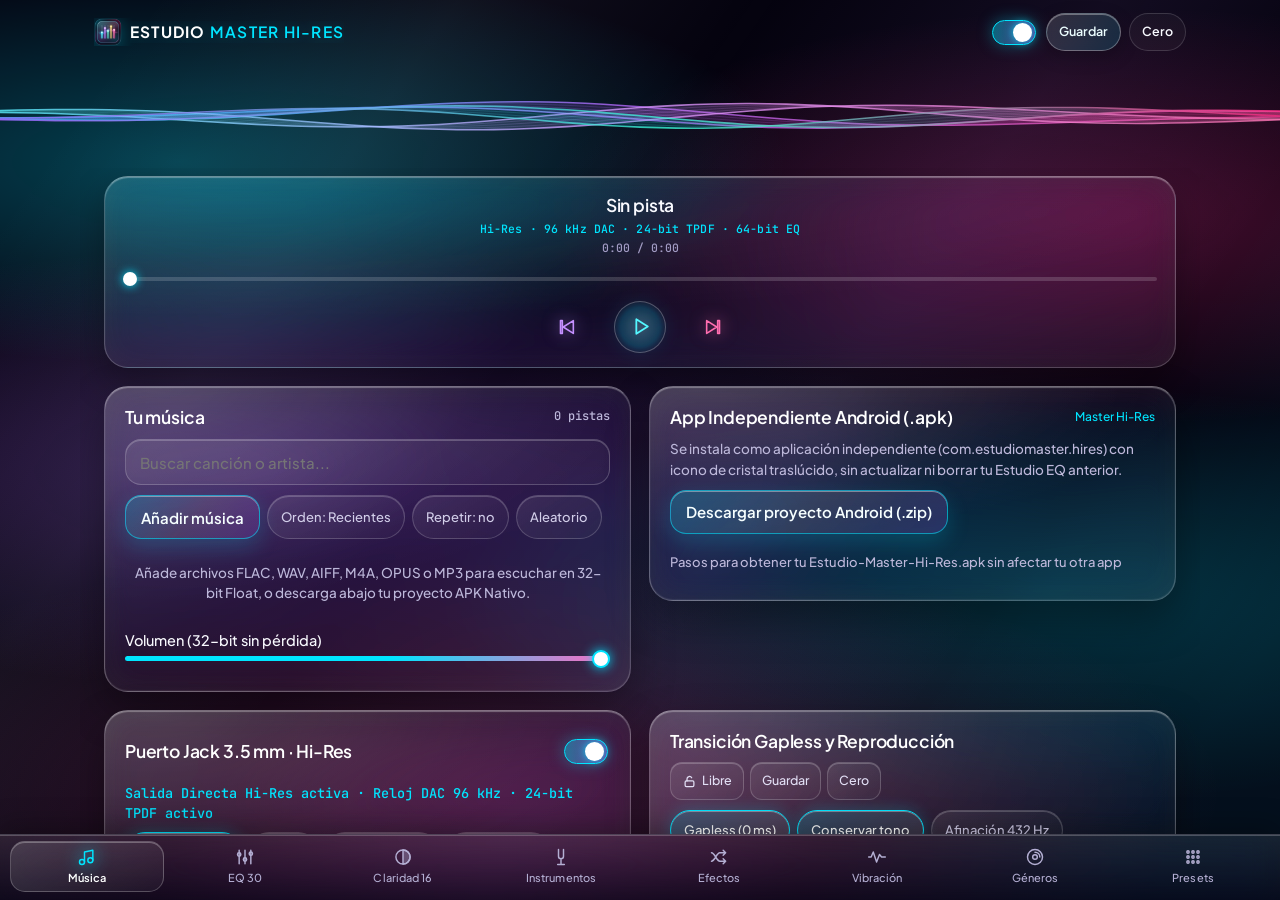
==== commit 0e608668: "refactor: update brand identity and header UI Rename application to "Estudio Master Hi-Res", update " ====
--- a/android/app/src/main/assets/index.html
+++ b/android/app/src/main/assets/index.html
@@ -3,12 +3,12 @@
 <head>
 <meta charset="utf-8">
 <meta name="viewport" content="width=device-width,initial-scale=1,viewport-fit=cover">
-<title>Estudio EQ</title>
-<meta name="theme-color" content="#03020A">
+<title>Estudio Master Hi-Res</title>
+<meta name="theme-color" content="#05030F">
 <meta name="mobile-web-app-capable" content="yes">
 <meta name="apple-mobile-web-app-capable" content="yes">
 <meta name="apple-mobile-web-app-status-bar-style" content="black-translucent">
-<meta name="apple-mobile-web-app-title" content="Estudio EQ">
+<meta name="apple-mobile-web-app-title" content="Master HiRes">
 <link rel="manifest" href="manifest.json">
 <link rel="apple-touch-icon" href="icons/icon-180.png">
 <link rel="icon" href="icons/icon-192.png">
@@ -197,23 +197,57 @@
 }
 
 header.top h1 {
-  font-size: 16.5px;
-  font-weight: 600;
-  letter-spacing: 0.12em;
+  font-size: 15.5px;
+  font-weight: 700;
+  letter-spacing: 0.08em;
   margin: 0;
   flex: 1;
+  min-width: 0;
+  display: flex;
+  align-items: center;
+  gap: 8px;
+  overflow: hidden;
+  text-transform: uppercase;
+  color: #FFFFFF;
+  text-shadow: 0 0 18px rgba(0, 229, 255, 0.30);
+}
+
+header.top .brand-ico {
+  width: 28px;
+  height: 28px;
+  border-radius: 8px;
+  flex-shrink: 0;
+  object-fit: cover;
+  filter: drop-shadow(0 2px 8px rgba(0, 229, 255, 0.28));
+}
+
+header.top .brand-txt {
   min-width: 0;
   overflow: hidden;
   text-overflow: ellipsis;
   white-space: nowrap;
-  text-transform: uppercase;
-  color: #FFFFFF;
-  text-shadow: 0 0 18px rgba(0, 229, 255, 0.30);
-}
-
-header.top h1 span {
+}
+
+header.top h1 span span {
   color: var(--acc);
-  font-weight: 500;
+  font-weight: 600;
+}
+
+@media (max-width: 480px) {
+  header.top {
+    gap: 6px;
+  }
+  header.top h1 {
+    font-size: 12px;
+    letter-spacing: 0.04em;
+    line-height: 1.12;
+    gap: 6px;
+  }
+  header.top .brand-txt {
+    display: flex;
+    flex-direction: column;
+    white-space: normal;
+  }
 }
 
 header.top .btn {
@@ -1303,7 +1337,7 @@
 <div id="root">
   <div class="studio-shell">
     <header class="top">
-      <h1>Estudio <span>EQ</span></h1>
+      <h1 class="brand-title"><img src="icons/icon-192.png" alt="" aria-hidden="true" class="brand-ico"><span class="brand-txt">Estudio <span>Master Hi-Res</span></span></h1>
       <button class="sw" id="bypass" role="switch" aria-checked="true" aria-label="Procesado de audio activo"><i></i></button>
       <button class="btn pri" id="saveAll" type="button">Guardar</button>
       <button class="btn ghost" id="resetAll" type="button">Cero</button>
@@ -1330,6 +1364,7 @@
 </div>
 <script>
 (() => {
+  // src/estudioEq.ts
   function bootEstudioEQ(rootEl) {
     if (window.__estudioEqBooted) return;
     window.__estudioEqBooted = true;
@@ -1471,8 +1506,12 @@
     ];
     const FXN = {
       tone: "Tono y filtros",
-      comp: "Compresor",
+      comp: "Compresor maestro",
+      mbcomp: "Compresor multibanda (3 bandas)",
+      deess: "De-Esser vocal din\xE1mico",
       sat: "Saturaci\xF3n anal\xF3gica 4\xD7",
+      airexc: "Excitador de aire arm\xF3nico 4\xD7",
+      bmono: "Centrador de subgraves (Mono)",
       xfeed: "Crossfeed de aud\xEDfonos",
       wid: "Ancho est\xE9reo M/S",
       rev: "Reverberaci\xF3n HD",
@@ -1490,6 +1529,8 @@
       INST.forEach((g) => g.items.forEach(([id, , f, q]) => inst[id] = { g: 0, f, q }));
       return {
         master: { pre: 0, vol: 0, ceil: -0.1, autoHead: false },
+        play: { xfade: 0, gapless: true, rate: 1, keepPitch: true, hz432: false },
+        jack: { hiRes: true, rate: 0, dither24: true },
         playerVol: 100,
         q30: 4.32,
         r30: 12,
@@ -1503,7 +1544,11 @@
         fx: {
           tone: { bass: 0, bassF: 100, treb: 0, trebF: 8e3, lc: 20, hc: 2e4 },
           comp: { on: false, th: 0, ratio: 1, attack: 3, release: 250, knee: 0, makeup: 0 },
+          mbcomp: { on: false, lowX: 160, highX: 3200, lowTh: -20, midTh: -18, highTh: -20, ratio: 3, lowG: 0, midG: 0, highG: 0 },
+          deess: { on: false, freq: 6800, th: -24, amt: 6 },
           sat: { on: false, drive: 0, mix: 0, mode: 0 },
+          airexc: { on: false, freq: 9500, drive: 25, mix: 0 },
+          bmono: { on: false, freq: 100, mono: 100 },
           xfeed: { on: false, mix: 30, fc: 700 },
           wid: { on: false, w: 0 },
           rev: { on: false, mix: 0, decay: 2, pre: 0, damp: 30, size: 50 },
@@ -1536,6 +1581,7 @@
     }
     const SEC = {
       master: { n: "Entrada y salida", get: (s) => clone(s.master), set: (s, d) => merge(s.master, d) },
+      play: { n: "Transici\xF3n y motor de reproducci\xF3n", get: (s) => clone(s.play), set: (s, d) => merge(s.play, d) },
       eq30: {
         n: "EQ de 30 bandas",
         get: (s) => ({ eq: s.eq.slice(), q30: s.q30, r30: s.r30, propQ30: !!s.propQ30 }),
@@ -1579,6 +1625,7 @@
     });
     const ORDER = [
       "master",
+      "play",
       "eq30",
       "cl16",
       "drums",
@@ -1588,7 +1635,11 @@
       "keys",
       "tone",
       "comp",
+      "mbcomp",
+      "deess",
       "sat",
+      "airexc",
+      "bmono",
       "xfeed",
       "wid",
       "rev",
@@ -1607,8 +1658,8 @@
       return o;
     };
     const resetSec = (k) => SEC[k].set(S, SEC[k].get(D));
-    const KEY = "estudio-eq-v1";
-    const LAST_TRACK_KEY = "estudio-eq-last-track";
+    const KEY = "estudio-master-hires-v1";
+    const LAST_TRACK_KEY = "estudio-master-hires-last-track";
     const store = { last: null, presets: [], sec: {} };
     let savedRepeat = 0;
     let savedShuffle = false;
@@ -1671,6 +1722,7 @@
         data: getFull(),
         bypass: !!S.bypass,
         locks: clone(S.locks || {}),
+        jack: clone(S.jack || { hiRes: true, rate: 0, dither24: true }),
         playerVol: clamp(isFinite(+S.playerVol) ? +S.playerVol : 100, 0, 100),
         repeat: savedRepeat,
         shuffle: savedShuffle,
@@ -1699,6 +1751,11 @@
       }
       S.bypass = !!store.last.bypass;
       S.locks = store.last.locks && typeof store.last.locks === "object" ? store.last.locks : {};
+      if (store.last.jack && typeof store.last.jack === "object") {
+        if (typeof store.last.jack.hiRes === "boolean") S.jack.hiRes = store.last.jack.hiRes;
+        if ([0, 48e3, 96e3, 192e3].includes(+store.last.jack.rate)) S.jack.rate = +store.last.jack.rate;
+        if (typeof store.last.jack.dither24 === "boolean") S.jack.dither24 = store.last.jack.dither24;
+      }
       if (store.last.playerVol != null && isFinite(+store.last.playerVol)) S.playerVol = clamp(+store.last.playerVol, 0, 100);
       if ([0, 1, 2].includes(+store.last.repeat)) savedRepeat = +store.last.repeat;
       if (typeof store.last.shuffle === "boolean") savedShuffle = store.last.shuffle;
@@ -1711,17 +1768,55 @@
     }
     const stamp = () => (/* @__PURE__ */ new Date()).toLocaleString("es", { day: "2-digit", month: "short", hour: "2-digit", minute: "2-digit" });
     let ctx = null;
+    let deckA;
+    let deckB;
     let audio;
+    let standbyAudio;
+    let activeDeck = "A";
+    let engineGen = 0;
+    let rebuildingCtx = false;
+    let lastTargetRate = -1;
     let workletReady = false;
+    let eq64Ready = false;
+    let ditherReady = false;
+    let jackStatusEl = null;
+    let jackHw = {
+      jackConnected: false,
+      portType: NATIVE ? "speaker" : "web",
+      deviceName: NATIVE ? "Altavoz del tel\xE9fono" : "Salida del sistema / Jack",
+      nativeRate: 48e3,
+      framesPerBuffer: 256,
+      arbitraryRates: !NATIVE,
+      maxSampleRate: NATIVE ? 48e3 : 192e3,
+      supportedRates: NATIVE ? [48e3] : [48e3, 96e3, 192e3],
+      bitDepth: 24,
+      floatPcm: true
+    };
     const N = {};
     let irKey = "";
     let irT = 0;
     let satSig = "";
+    let airDriveSig = -1;
     let harmDrive = -1;
     let ceilSig = -999;
+    let eq64Sig = "";
     let vizDirty = true;
     const P_CACHE = /* @__PURE__ */ Object.create(null);
-    const FX_CONN = { harm: false, sat: false, xfeed: false, sp: false, rev: false, dly: false };
+    const FX_CONN = {
+      harm: false,
+      sat: false,
+      airexc: false,
+      mbcomp: false,
+      deess: false,
+      bmono: false,
+      xfeed: false,
+      sp: false,
+      rev: false,
+      dly: false,
+      trem: false,
+      vibr: false,
+      dither: false
+    };
     const chain = (...n) => {
       for (let i = 0; i < n.length - 1; i++) n[i].connect(n[i + 1]);
     };
@@ -1737,6 +1832,60 @@
         } catch (_e) {
         }
       }
+    }
+    function biquadCoeffs64(type, f, Q, gainDb, fs) {
+      const w0 = 2 * Math.PI * clamp(f, 10, fs * 0.495) / fs;
+      const cosw = Math.cos(w0);
+      const sinw = Math.sin(w0);
+      let b0 = 1, b1 = 0, b2 = 0, a0 = 1, a1 = 0, a2 = 0;
+      if (type === "peaking") {
+        const A = Math.pow(10, gainDb / 40);
+        const alpha = sinw / (2 * Math.max(0.1, Q));
+        b0 = 1 + alpha * A;
+        b1 = -2 * cosw;
+        b2 = 1 - alpha * A;
+        a0 = 1 + alpha / A;
+        a1 = -2 * cosw;
+        a2 = 1 - alpha / A;
+      } else if (type === "highpass") {
+        const alpha = sinw / (2 * Math.max(0.1, Q));
+        b0 = (1 + cosw) * 0.5;
+        b1 = -(1 + cosw);
+        b2 = (1 + cosw) * 0.5;
+        a0 = 1 + alpha;
+        a1 = -2 * cosw;
+        a2 = 1 - alpha;
+      } else if (type === "lowpass") {
+        const alpha = sinw / (2 * Math.max(0.1, Q));
+        b0 = (1 - cosw) * 0.5;
+        b1 = 1 - cosw;
+        b2 = (1 - cosw) * 0.5;
+        a0 = 1 + alpha;
+        a1 = -2 * cosw;
+        a2 = 1 - alpha;
+      } else if (type === "lowshelf") {
+        const A = Math.pow(10, gainDb / 40);
+        const sqA = Math.sqrt(A);
+        const alpha = sinw * 0.5 * Math.SQRT2;
+        b0 = A * (A + 1 - (A - 1) * cosw + 2 * sqA * alpha);
+        b1 = 2 * A * (A - 1 - (A + 1) * cosw);
+        b2 = A * (A + 1 - (A - 1) * cosw - 2 * sqA * alpha);
+        a0 = A + 1 + (A - 1) * cosw + 2 * sqA * alpha;
+        a1 = -2 * (A - 1 + (A + 1) * cosw);
+        a2 = A + 1 + (A - 1) * cosw - 2 * sqA * alpha;
+      } else if (type === "highshelf") {
+        const A = Math.pow(10, gainDb / 40);
+        const sqA = Math.sqrt(A);
+        const alpha = sinw * 0.5 * Math.SQRT2;
+        b0 = A * (A + 1 + (A - 1) * cosw + 2 * sqA * alpha);
+        b1 = -2 * A * (A - 1 + (A + 1) * cosw);
+        b2 = A * (A + 1 + (A - 1) * cosw - 2 * sqA * alpha);
+        a0 = A + 1 - (A - 1) * cosw + 2 * sqA * alpha;
+        a1 = 2 * (A - 1 - (A + 1) * cosw);
+        a2 = A + 1 - (A - 1) * cosw - 2 * sqA * alpha;
+      }
+      const invA0 = 1 / a0;
+      return [b0 * invA0, b1 * invA0, b2 * invA0, a1 * invA0, a2 * invA0];
     }
     function makeCeilingCurve(ceilDb) {
       const n = 16384;
@@ -1756,9 +1905,77 @@
       }
       return c;
     }
-    async function attachLookaheadLimiter() {
+    async function attachMasteringWorklets(gen) {
       if (!ctx || !ctx.audioWorklet || typeof Blob === "undefined" || typeof URL === "undefined") return;
+      const localCtx = ctx;
       const workletCode = `
+      class EstudioEq64Processor extends AudioWorkletProcessor {
+        constructor() {
+          super();
+          const MAX = 80;
+          this.z1L = new Float64Array(MAX);
+          this.z2L = new Float64Array(MAX);
+          this.z1R = new Float64Array(MAX);
+          this.z2R = new Float64Array(MAX);
+          this.activeMask = new Uint8Array(MAX);
+          this.secs = [];
+          this.port.onmessage = (e) => {
+            const arr = e.data;
+            if (!Array.isArray(arr)) return;
+            const nextMask = new Uint8Array(MAX);
+            for (let i = 0; i < arr.length; i++) {
+              const s = arr[i][0] | 0;
+              nextMask[s] = 1;
+              if (!this.activeMask[s]) {
+                this.z1L[s] = 0; this.z2L[s] = 0;
+                this.z1R[s] = 0; this.z2R[s] = 0;
+              }
+            }
+            this.activeMask = nextMask;
+            this.secs = arr;
+          };
+        }
+        process(inputs, outputs) {
+          const inp = inputs[0];
+          const out = outputs[0];
+          if (!inp || !inp.length || !out || !out.length) return true;
+          const inL = inp[0];
+          const inR = inp.length > 1 ? inp[1] : inp[0];
+          const outL = out[0];
+          const outR = out.length > 1 ? out[1] : null;
+          const secs = this.secs;
+          const nSec = secs.length;
+          if (nSec === 0) {
+            outL.set(inL);
+            if (outR) outR.set(inR);
+            return true;
+          }
+          const z1L = this.z1L, z2L = this.z2L, z1R = this.z1R, z2R = this.z2R;
+          const frames = inL.length;
+          for (let i = 0; i < frames; i++) {
+            let xL = inL[i];
+            let xR = inR[i];
+            for (let k = 0; k < nSec; k++) {
+              const sc = secs[k];
+              const s = sc[0];
+              const b0 = sc[1], b1 = sc[2], b2 = sc[3], a1 = sc[4], a2 = sc[5];
+              const yL = b0 * xL + z1L[s];
+              z1L[s] = b1 * xL - a1 * yL + z2L[s];
+              z2L[s] = b2 * xL - a2 * yL;
+              xL = yL;
+              const yR = b0 * xR + z1R[s];
+              z1R[s] = b1 * xR - a1 * yR + z2R[s];
+              z2R[s] = b2 * xR - a2 * yR;
+              xR = yR;
+            }
+            outL[i] = xL;
+            if (outR) outR[i] = xR;
+          }
+          return true;
+        }
+      }
+      registerProcessor('estudio-eq64', EstudioEq64Processor);
+
       class EstudioBrickwallProcessor extends AudioWorkletProcessor {
         static get parameterDescriptors() {
           return [{ name: 'ceiling', defaultValue: 0.9885, minValue: 0.25, maxValue: 0.999, automationRate: 'k-rate' }];
@@ -1817,13 +2034,84 @@
         }
       }
       registerProcessor('estudio-brickwall', EstudioBrickwallProcessor);
+
+      class EstudioTpdf24Processor extends AudioWorkletProcessor {
+        constructor() {
+          super();
+          this.sL = 0x6d2b79f5;
+          this.sR = 0x9e3779b9;
+        }
+        process(inputs, outputs) {
+          const inp = inputs[0];
+          const out = outputs[0];
+          if (!inp || !inp.length || !out || !out.length) return true;
+          const inL = inp[0];
+          const inR = inp.length > 1 ? inp[1] : inp[0];
+          const outL = out[0];
+          const outR = out.length > 1 ? out[1] : null;
+          const n = inL.length;
+          let peak = 0;
+          for (let i = 0; i < n; i++) {
+            const a = Math.abs(inL[i]);
+            const b = Math.abs(inR[i]);
+            if (a > peak) peak = a;
+            if (b > peak) peak = b;
+          }
+          if (peak < 1e-9) {
+            outL.set(inL);
+            if (outR) outR.set(inR);
+            return true;
+          }
+          const lsb = 1.1920928955078125e-7;
+          const inv = 2.3283064365386963e-10;
+          let sL = this.sL | 0;
+          let sR = this.sR | 0;
+          for (let i = 0; i < n; i++) {
+            sL ^= sL << 13; sL ^= sL >>> 17; sL ^= sL << 5;
+            const r1L = (sL >>> 0) * inv;
+            sL ^= sL << 13; sL ^= sL >>> 17; sL ^= sL << 5;
+            const r2L = (sL >>> 0) * inv;
+            let yL = inL[i] + (r1L - r2L) * lsb;
+            if (yL > 0.9999998) yL = 0.9999998;
+            else if (yL < -0.9999998) yL = -0.9999998;
+            outL[i] = yL;
+            if (outR) {
+              sR ^= sR << 13; sR ^= sR >>> 17; sR ^= sR << 5;
+              const r1R = (sR >>> 0) * inv;
+              sR ^= sR << 13; sR ^= sR >>> 17; sR ^= sR << 5;
+              const r2R = (sR >>> 0) * inv;
+              let yR = inR[i] + (r1R - r2R) * lsb;
+              if (yR > 0.9999998) yR = 0.9999998;
+              else if (yR < -0.9999998) yR = -0.9999998;
+              outR[i] = yR;
+            }
+          }
+          this.sL = sL;
+          this.sR = sR;
+          return true;
+        }
+      }
+      registerProcessor('estudio-tpdf24', EstudioTpdf24Processor);
     `;
       let url = "";
       try {
         const blob = new Blob([workletCode], { type: "application/javascript" });
         url = URL.createObjectURL(blob);
-        await ctx.audioWorklet.addModule(url);
-        const bw = new AudioWorkletNode(ctx, "estudio-brickwall", {
+        await localCtx.audioWorklet.addModule(url);
+        if (gen !== engineGen || ctx !== localCtx) return;
+        const eq64 = new AudioWorkletNode(localCtx, "estudio-eq64", {
+          numberOfInputs: 1,
+          numberOfOutputs: 1,
+          outputChannelCount: [2]
+        });
+        N.eq64 = eq64;
+        safeConn(N.eqTrim, N.dc, false);
+        safeConn(N.vRes, N.xIn, false);
+        N.eqTrim.connect(eq64);
+        eq64.connect(N.xIn);
+        eq64Ready = true;
+        eq64Sig = "";
+        const bw = new AudioWorkletNode(localCtx, "estudio-brickwall", {
           numberOfInputs: 1,
           numberOfOutputs: 1,
           outputChannelCount: [2]
@@ -1835,35 +2123,136 @@
         safeConn(N.clipSafe, N.an, false);
         N.master.connect(bw);
         bw.connect(N.an);
+        const dither = new AudioWorkletNode(localCtx, "estudio-tpdf24", {
+          numberOfInputs: 1,
+          numberOfOutputs: 1,
+          outputChannelCount: [2]
+        });
+        N.dither = dither;
+        ditherReady = true;
         workletReady = true;
+        applyAll(true);
         updateEngineSpecUi();
+        paintJackStatus();
       } catch (_e) {
-        workletReady = false;
+        if (gen === engineGen) {
+          workletReady = false;
+          eq64Ready = false;
+          ditherReady = false;
+        }
       } finally {
         if (url) URL.revokeObjectURL(url);
       }
     }
-    function build() {
+    function makeDeckEl() {
+      const el = new Audio();
+      el.setAttribute("playsinline", "");
+      el.preload = "auto";
+      el.preservesPitch = true;
+      el.webkitPreservesPitch = true;
+      el.volume = 1;
+      return el;
+    }
+    function parseNativeJackJson(raw) {
+      try {
+        const o = typeof raw === "string" ? JSON.parse(raw) : raw;
+        if (!o || typeof o !== "object") return null;
+        const obj = o;
+        const rates = Array.isArray(obj.supportedRates) ? obj.supportedRates.map((x) => +x).filter((x) => isFinite(x) && x >= 44100) : [48e3];
+        return {
+          jackConnected: !!obj.jackConnected,
+          portType: obj.portType || "speaker",
+          deviceName: String(obj.deviceName || (obj.jackConnected ? "Puerto Jack 3.5 mm" : "Altavoz del tel\xE9fono")),
+          nativeRate: +obj.nativeRate || 48e3,
+          framesPerBuffer: +obj.framesPerBuffer || 256,
+          arbitraryRates: !!obj.arbitraryRates,
+          maxSampleRate: +obj.maxSampleRate || 48e3,
+          supportedRates: rates.length ? rates : [48e3],
+          bitDepth: +obj.bitDepth || 24,
+          floatPcm: obj.floatPcm !== false
+        };
+      } catch (_e) {
+        return null;
+      }
+    }
+    function refreshNativeJackSync() {
+      if (!NATIVE || !window.AndroidBridge?.getJackHiResInfo) return;
+      try {
+        const parsed = parseNativeJackJson(window.AndroidBridge.getJackHiResInfo());
+        if (parsed) jackHw = parsed;
+      } catch (_e) {
+      }
+    }
+    function computeDesiredSampleRate() {
+      if (!S.jack.hiRes) return 0;
+      const manual = +S.jack.rate || 0;
+      if (manual === 48e3 || manual === 96e3 || manual === 192e3) return manual;
+      if (NATIVE) {
+        if (!jackHw.jackConnected) return 0;
+        if (!jackHw.arbitraryRates && jackHw.maxSampleRate >= 176400) {
+          return Math.min(192e3, jackHw.maxSampleRate);
+        }
+        if (jackHw.arbitraryRates || jackHw.maxSampleRate >= 88200) {
+          return 96e3;
+        }
+        return jackHw.maxSampleRate || 48e3;
+      }
+      return 96e3;
+    }
+    function createAudioContextAtRate(AC, targetRate) {
+      const candidates = [];
+      if (targetRate > 0) {
+        candidates.push(targetRate);
+        if (targetRate > 96e3) candidates.push(96e3);
+        if (targetRate > 48e3) candidates.push(48e3);
+      }
+      candidates.push(void 0);
+      for (const sr of candidates) {
+        try {
+          return sr ? new AC({ latencyHint: "playback", sampleRate: sr }) : new AC({ latencyHint: "playback" });
+        } catch (_e) {
+        }
+      }
+      return new AC();
+    }
+    function build(targetRate = computeDesiredSampleRate(), attachEvents) {
       const AC = window.AudioContext || window.webkitAudioContext;
-      audio = new Audio();
-      audio.setAttribute("playsinline", "");
-      audio.preload = "auto";
-      audio.preservesPitch = false;
-      audio.webkitPreservesPitch = false;
-      audio.volume = 1;
+      const gen = ++engineGen;
+      lastTargetRate = targetRate;
+      if (NATIVE && window.AndroidBridge?.configureJackHiRes) {
+        try {
+          const updated = parseNativeJackJson(
+            window.AndroidBridge.configureJackHiRes(!!S.jack.hiRes, targetRate || jackHw.nativeRate || 48e3)
+          );
+          if (updated) jackHw = updated;
+        } catch (_e) {
+        }
+      }
+      deckA = makeDeckEl();
+      deckB = makeDeckEl();
+      audio = deckA;
+      standbyAudio = deckB;
+      activeDeck = "A";
+      if (attachEvents) {
+        attachEvents(deckA);
+        attachEvents(deckB);
+      }
       if (!AC) {
         toast("Este navegador no admite audio avanzado.");
         return;
       }
-      ctx = new AC({ latencyHint: "playback" });
+      ctx = createAudioContextAtRate(AC, targetRate);
       ctx.addEventListener("statechange", () => {
+        if (gen !== engineGen) return;
         if (audio && !audio.paused && ctx && ctx.state === "suspended") {
           ctx.resume().catch(() => {
           });
         }
         updateEngineSpecUi();
+        paintJackStatus();
       });
-      const src = ctx.createMediaElementSource(audio);
+      const srcA = ctx.createMediaElementSource(deckA);
+      const srcB = ctx.createMediaElementSource(deckB);
       const g = (v = 1) => {
         const n = ctx.createGain();
         n.gain.value = v;
@@ -1877,6 +2266,13 @@
         n.gain.value = gn;
         return n;
       };
+      N.gA = g(1);
+      N.gB = g(0);
+      N.deckSum = g(1);
+      srcA.connect(N.gA);
+      srcB.connect(N.gB);
+      N.gA.connect(N.deckSum);
+      N.gB.connect(N.deckSum);
       N.pre = g();
       N.pre.channelCount = 2;
       N.pre.channelCountMode = "explicit";
@@ -1891,12 +2287,66 @@
       INST.forEach((gr) => gr.items.forEach(([id, , f, q]) => N.inst[id] = bq("peaking", f, q)));
       N.bass = bq("lowshelf", 100);
       N.treb = bq("highshelf", 8e3);
+      N.vSub = bq("peaking", 50, 1.2);
+      N.vRes = bq("peaking", 90, 6);
+      N.xIn = g();
+      N.xLp = bq("lowpass", 120, 0.7071);
+      N.xSh = ctx.createWaveShaper();
+      N.xSh.oversample = "4x";
+      N.xHp = bq("highpass", 32, 0.7071);
+      N.xWet = g(0);
+      N.xSum = g();
+      N.trem = g(1);
+      N.tLfo = ctx.createOscillator();
+      N.tG = g(0);
+      N.vibDry = g(1);
+      N.vib = ctx.createDelay(0.05);
+      N.vib.delayTime.value = 0.01;
+      N.vibWet = g(0);
+      N.vLfo = ctx.createOscillator();
+      N.vG = g(0);
+      N.vOut = g();
       N.satDry = g();
       N.shaper = ctx.createWaveShaper();
       N.shaper.oversample = "4x";
       N.satDc = bq("highpass", 15, 0.7071);
       N.satWet = g(0);
+      N.airHp = bq("highpass", 9500, 0.7071);
+      N.airSh = ctx.createWaveShaper();
+      N.airSh.oversample = "4x";
+      N.airClean = bq("highpass", 5500, 0.7071);
+      N.airWet = g(0);
       N.satSum = g();
+      N.deDry = g(1);
+      N.deLow = bq("lowpass", 6800, 0.7071);
+      N.deHigh = bq("highpass", 6800, 0.7071);
+      N.deComp = ctx.createDynamicsCompressor();
+      N.deComp.knee.value = 4;
+      N.deComp.ratio.value = 6;
+      N.deComp.attack.value = 8e-4;
+      N.deComp.release.value = 0.042;
+      N.deWet = g(0);
+      N.deOut = g(1);
+      N.mbDry = g(1);
+      N.mbLp1 = bq("lowpass", 160, 0.7071);
+      N.mbHp1 = bq("highpass", 160, 0.7071);
+      N.mbLp2 = bq("lowpass", 3200, 0.7071);
+      N.mbHp2 = bq("highpass", 3200, 0.7071);
+      const mkMbComp = () => {
+        const c = ctx.createDynamicsCompressor();
+        c.knee.value = 6;
+        c.attack.value = 8e-3;
+        c.release.value = 0.14;
+        return c;
+      };
+      N.mbLowC = mkMbComp();
+      N.mbMidC = mkMbComp();
+      N.mbHighC = mkMbComp();
+      N.mbLowG = g(1);
+      N.mbMidG = g(1);
+      N.mbHighG = g(1);
+      N.mbWet = g(0);
+      N.mbOut = g(1);
       N.comp = ctx.createDynamicsCompressor();
       N.makeup = g();
       N.split = ctx.createChannelSplitter(2);
@@ -1906,6 +2356,15 @@
       N.sw = g(1);
       N.inv = g(-1);
       N.merge = ctx.createChannelMerger(2);
+      N.bmDry = g(1);
+      N.bmSplit = ctx.createChannelSplitter(2);
+      N.bmSL = g(0.5);
+      N.bmSR = g(-0.5);
+      N.bmLp = bq("lowpass", 100, 0.7071);
+      N.bmNegL = g(0);
+      N.bmPosR = g(0);
+      N.bmMerge = ctx.createChannelMerger(2);
+      N.bmOut = g(1);
       N.xfDry = g(1);
       N.xfSplit = ctx.createChannelSplitter(2);
       N.xfDL = ctx.createDelay(0.01);
@@ -1947,42 +2406,53 @@
       N.clipSafe.oversample = "4x";
       N.clipSafe.curve = makeCeilingCurve(S.master.ceil);
       N.an = ctx.createAnalyser();
-      N.an.fftSize = 4096;
+      N.an.fftSize = ctx.sampleRate >= 16e4 ? 16384 : ctx.sampleRate >= 88200 ? 8192 : 4096;
       N.an.minDecibels = -92;
       N.an.maxDecibels = -6;
       N.an.smoothingTimeConstant = 0.78;
       N.pvol = g(clamp(S.playerVol, 0, 100) / 100);
-      chain(src, N.pre, N.eqTrim, N.dc, N.hp, N.lp, ...N.eq, ...N.cl, ...Object.values(N.inst), N.bass, N.treb);
-      N.vSub = bq("peaking", 50, 1.2);
-      N.vRes = bq("peaking", 90, 6);
-      N.xIn = g();
-      N.xLp = bq("lowpass", 120, 0.7071);
-      N.xSh = ctx.createWaveShaper();
-      N.xSh.oversample = "4x";
-      N.xHp = bq("highpass", 32, 0.7071);
-      N.xWet = g(0);
-      N.xSum = g();
-      N.trem = g(1);
-      N.tLfo = ctx.createOscillator();
-      N.tG = g(0);
-      N.vib = ctx.createDelay(0.05);
-      N.vib.delayTime.value = 0.01;
-      N.vLfo = ctx.createOscillator();
-      N.vG = g(0);
-      N.vOut = g();
-      chain(N.treb, N.vSub, N.vRes, N.xIn, N.xSum);
+      chain(
+        N.deckSum,
+        N.pre,
+        N.eqTrim,
+        N.dc,
+        N.hp,
+        N.lp,
+        ...N.eq,
+        ...N.cl,
+        ...Object.values(N.inst),
+        N.bass,
+        N.treb,
+        N.vSub,
+        N.vRes,
+        N.xIn,
+        N.xSum
+      );
       chain(N.xLp, N.xSh, N.xHp, N.xWet, N.xSum);
-      chain(N.xSum, N.trem, N.vib, N.vOut);
+      N.xSum.connect(N.trem);
+      N.trem.connect(N.vibDry);
+      N.vibDry.connect(N.vOut);
+      chain(N.vib, N.vibWet, N.vOut);
       N.tLfo.connect(N.tG);
-      N.tG.connect(N.trem.gain);
       N.vLfo.connect(N.vG);
-      N.vG.connect(N.vib.delayTime);
       N.tLfo.start();
       N.vLfo.start();
       N.vOut.connect(N.satDry);
       N.satDry.connect(N.satSum);
       chain(N.shaper, N.satDc, N.satWet, N.satSum);
-      chain(N.satSum, N.comp, N.makeup, N.split);
+      chain(N.airHp, N.airSh, N.airClean, N.airWet, N.satSum);
+      N.satSum.connect(N.deDry);
+      N.deDry.connect(N.deOut);
+      N.deLow.connect(N.deWet);
+      chain(N.deHigh, N.deComp, N.deWet);
+      N.deWet.connect(N.deOut);
+      N.deOut.connect(N.mbDry);
+      N.mbDry.connect(N.mbOut);
+      chain(N.mbLp1, N.mbLowC, N.mbLowG, N.mbWet);
+      chain(N.mbHp1, N.mbLp2, N.mbMidC, N.mbMidG, N.mbWet);
+      chain(N.mbHp2, N.mbHighC, N.mbHighG, N.mbWet);
+      N.mbWet.connect(N.mbOut);
+      chain(N.mbOut, N.comp, N.makeup, N.split);
       N.split.connect(N.mid, 0);
       N.split.connect(N.mid, 1);
       N.split.connect(N.sL, 0);
@@ -1994,7 +2464,18 @@
       N.sw.connect(N.merge, 0, 0);
       N.mid.connect(N.merge, 0, 1);
       N.inv.connect(N.merge, 0, 1);
-      N.merge.connect(N.xfDry);
+      N.merge.connect(N.bmDry);
+      N.bmDry.connect(N.bmOut);
+      N.bmSplit.connect(N.bmSL, 0);
+      N.bmSplit.connect(N.bmSR, 1);
+      N.bmSL.connect(N.bmLp);
+      N.bmSR.connect(N.bmLp);
+      N.bmLp.connect(N.bmNegL);
+      N.bmLp.connect(N.bmPosR);
+      N.bmNegL.connect(N.bmMerge, 0, 0);
+      N.bmPosR.connect(N.bmMerge, 0, 1);
+      N.bmMerge.connect(N.bmOut);
+      N.bmOut.connect(N.xfDry);
       N.xfDry.connect(N.xfOut);
       N.xfSplit.connect(N.xfDL, 0);
       N.xfDL.connect(N.xfLpL);
@@ -2015,10 +2496,10 @@
       N.dTone.connect(N.fb);
       N.fb.connect(N.dly);
       chain(N.fxSum, N.wet, N.master);
-      src.connect(N.direct);
+      N.deckSum.connect(N.direct);
       N.direct.connect(N.master);
       chain(N.master, N.lim, N.clipSafe, N.an, N.pvol, ctx.destination);
-      attachLookaheadLimiter();
+      attachMasteringWorklets(gen);
     }
     function TP(key, p, v) {
       const prev = P_CACHE[key];
@@ -2072,7 +2553,8 @@
     }
     function makeIR(dec, damp, size) {
       const sr = ctx.sampleRate;
-      const len = Math.max(128, Math.floor(sr * Math.max(0.1, dec)));
+      const safeDec = sr > 96e3 ? Math.min(3.2, Math.max(0.1, dec)) : Math.max(0.1, dec);
+      const len = Math.max(128, Math.floor(sr * safeDec));
       const b = ctx.createBuffer(2, len, sr);
       const sz = clamp(size, 0, 100) / 100;
       const dm = clamp(damp, 0, 100) / 100;
@@ -2136,6 +2618,19 @@
       TP("pvol", N.pvol.gain, clamp(S.playerVol, 0, 100) / 100);
       TP("wet", N.wet.gain, S.bypass ? 0 : 1);
       TP("dir", N.direct.gain, S.bypass ? 1 : 0);
+      const baseRate = clamp(isFinite(+S.play.rate) ? +S.play.rate : 1, 0.5, 1.5);
+      const effRate = S.play.hz432 ? baseRate * (432 / 440) : baseRate;
+      const keepP = S.play.hz432 ? false : !!S.play.keepPitch;
+      [deckA, deckB].forEach((el) => {
+        if (!el) return;
+        if (el.preservesPitch !== keepP) {
+          el.preservesPitch = keepP;
+          el.webkitPreservesPitch = keepP;
+        }
+        if (Math.abs(el.playbackRate - effRate) > 1e-4) {
+          el.playbackRate = effRate;
+        }
+      });
       const ceilDb = clamp(isFinite(+S.master.ceil) ? +S.master.ceil : -0.1, -6, -0.1);
       if (N.bw) {
         const cp = N.bw.parameters.get("ceiling");
@@ -2144,6 +2639,21 @@
         ceilSig = ceilDb;
         N.lim.threshold.value = Math.min(-0.8, ceilDb - 0.8);
         N.clipSafe.curve = makeCeilingCurve(ceilDb);
+      }
+      const wantDither = !!(ditherReady && N.dither && S.jack.hiRes && S.jack.dither24 && (!NATIVE || jackHw.jackConnected || S.jack.rate > 0));
+      if (wantDither !== FX_CONN.dither) {
+        FX_CONN.dither = wantDither;
+        if (wantDither) {
+          safeConn(N.pvol, ctx.destination, false);
+          safeConn(N.pvol, N.dither, true);
+          safeConn(N.dither, ctx.destination, true);
+        } else {
+          safeConn(N.pvol, N.dither, false);
+          safeConn(N.dither, ctx.destination, false);
+          safeConn(N.pvol, ctx.destination, true);
+        }
+        updateEngineSpecUi();
+        paintJackStatus();
       }
       const t = S.fx.tone;
       TP("lc", N.hp.frequency, t.lc);
@@ -2165,6 +2675,7 @@
         TP("clg" + i, N.cl[i].gain, gv);
         TP("clq" + i, N.cl[i].Q, calcEffectiveQ(S.q16, gv, !!S.propQ16));
       }
+      let instIdx = 0;
       for (const id in N.inst) {
         const p = S.inst[id];
         const n = N.inst[id];
@@ -2172,6 +2683,75 @@
         TP("ig_" + id, n.gain, p.g);
         TP("if_" + id, n.frequency, p.f);
         TP("iq_" + id, n.Q, p.q);
+        instIdx++;
+      }
+      void instIdx;
+      const sb = S.fx.sub;
+      TP("sbg", N.vSub.gain, sb.on ? sb.g : 0);
+      TP("sbf", N.vSub.frequency, sb.freq);
+      TP("sbq", N.vSub.Q, sb.q);
+      const gl = S.fx.glass;
+      TP("glg", N.vRes.gain, gl.on ? gl.g : 0);
+      TP("glf", N.vRes.frequency, gl.freq);
+      TP("glq", N.vRes.Q, gl.q);
+      if (eq64Ready && N.eq64) {
+        const fs = ctx.sampleRate || 48e3;
+        const sigParts = [
+          String(fs),
+          t.lc.toFixed(1),
+          t.hc.toFixed(1),
+          t.bass.toFixed(2),
+          t.bassF.toFixed(1),
+          t.treb.toFixed(2),
+          t.trebF.toFixed(1),
+          S.q30.toFixed(2),
+          String(+!!S.propQ30),
+          S.eq.join(","),
+          S.q16.toFixed(2),
+          String(+!!S.propQ16),
+          S.cl.join(","),
+          sb.on ? `${sb.g},${sb.freq},${sb.q}` : "0",
+          gl.on ? `${gl.g},${gl.freq},${gl.q}` : "0"
+        ];
+        for (const id in S.inst) {
+          const p = S.inst[id];
+          sigParts.push(Math.abs(p.g) >= 5e-3 ? `${id}:${p.g},${p.f},${p.q}` : "");
+        }
+        const nextEqSig = sigParts.join("|");
+        if (nextEqSig !== eq64Sig) {
+          eq64Sig = nextEqSig;
+          const secs = [];
+          if (t.lc > 20.2) secs.push([1, ...biquadCoeffs64("highpass", t.lc, 0.7071, 0, fs)]);
+          if (t.hc < 19980) secs.push([2, ...biquadCoeffs64("lowpass", t.hc, 0.7071, 0, fs)]);
+          for (let i = 0; i < 30; i++) {
+            const gv = S.eq[i];
+            if (Math.abs(gv) >= 5e-3) {
+              secs.push([3 + i, ...biquadCoeffs64("peaking", BANDS30[i], calcEffectiveQ(S.q30, gv, !!S.propQ30), gv, fs)]);
+            }
+          }
+          for (let i = 0; i < 16; i++) {
+            const gv = S.cl[i];
+            if (Math.abs(gv) >= 5e-3) {
+              secs.push([33 + i, ...biquadCoeffs64("peaking", BANDS16[i], calcEffectiveQ(S.q16, gv, !!S.propQ16), gv, fs)]);
+            }
+          }
+          let slot = 49;
+          for (const id in S.inst) {
+            const p = S.inst[id];
+            if (Math.abs(p.g) >= 5e-3) {
+              secs.push([slot, ...biquadCoeffs64("peaking", p.f, p.q, p.g, fs)]);
+            }
+            slot++;
+          }
+          if (Math.abs(t.bass) >= 5e-3) secs.push([70, ...biquadCoeffs64("lowshelf", t.bassF, 0.7071, t.bass, fs)]);
+          if (Math.abs(t.treb) >= 5e-3) secs.push([71, ...biquadCoeffs64("highshelf", t.trebF, 0.7071, t.treb, fs)]);
+          if (sb.on && Math.abs(sb.g) >= 5e-3) secs.push([72, ...biquadCoeffs64("peaking", sb.freq, sb.q, sb.g, fs)]);
+          if (gl.on && Math.abs(gl.g) >= 5e-3) secs.push([73, ...biquadCoeffs64("peaking", gl.freq, gl.q, gl.g, fs)]);
+          if (secs.length > 0) {
+            secs.unshift([0, ...biquadCoeffs64("highpass", 12, 0.7071, 0, fs)]);
+          }
+          N.eq64.port.postMessage(secs);
+        }
       }
       const trimDb = S.master.autoHead && maxBoost > 1.5 ? -Math.min(12, (maxBoost - 1.5) * 0.55) : 0;
       TP("eqtrim", N.eqTrim.gain, dB(trimDb));
@@ -2189,6 +2769,49 @@
         TP("cra", N.comp.ratio, 1);
         TP("cmk", N.makeup.gain, 1);
       }
+      const mb = S.fx.mbcomp;
+      const mbActive = !!mb.on;
+      if (mbActive !== FX_CONN.mbcomp) {
+        FX_CONN.mbcomp = mbActive;
+        safeConn(N.deOut, N.mbLp1, mbActive);
+        safeConn(N.deOut, N.mbHp1, mbActive);
+        safeConn(N.deOut, N.mbHp2, mbActive);
+      }
+      TP("mbdry", N.mbDry.gain, mbActive ? 0 : 1);
+      TP("mbwet", N.mbWet.gain, mbActive ? 1 : 0);
+      if (mbActive) {
+        const lx = clamp(mb.lowX, 50, 500);
+        const hx = clamp(mb.highX, 1200, 1e4);
+        TP("mblp1", N.mbLp1.frequency, lx);
+        TP("mbhp1", N.mbHp1.frequency, lx);
+        TP("mblp2", N.mbLp2.frequency, hx);
+        TP("mbhp2", N.mbHp2.frequency, hx);
+        TP("mblth", N.mbLowC.threshold, mb.lowTh);
+        TP("mbmth", N.mbMidC.threshold, mb.midTh);
+        TP("mbhth", N.mbHighC.threshold, mb.highTh);
+        TP("mblra", N.mbLowC.ratio, mb.ratio);
+        TP("mbmra", N.mbMidC.ratio, mb.ratio);
+        TP("mbhra", N.mbHighC.ratio, mb.ratio);
+        TP("mblg", N.mbLowG.gain, dB(mb.lowG));
+        TP("mbmg", N.mbMidG.gain, dB(mb.midG));
+        TP("mbhg", N.mbHighG.gain, dB(mb.highG));
+      }
+      const de = S.fx.deess;
+      const deActive = !!(de.on && de.amt > 0);
+      if (deActive !== FX_CONN.deess) {
+        FX_CONN.deess = deActive;
+        safeConn(N.satSum, N.deLow, deActive);
+        safeConn(N.satSum, N.deHigh, deActive);
+      }
+      TP("dedry", N.deDry.gain, deActive ? 0 : 1);
+      TP("dewet", N.deWet.gain, deActive ? 1 : 0);
+      if (deActive) {
+        const df = clamp(de.freq, 3500, 12e3);
+        TP("delow", N.deLow.frequency, df);
+        TP("dehigh", N.deHigh.frequency, df);
+        TP("deth", N.deComp.threshold, de.th);
+        TP("dera", N.deComp.ratio, clamp(1 + de.amt * 1.4, 1.5, 20));
+      }
       const s = S.fx.sat;
       const satActive = !!(s.on && s.mix > 0);
       if (satActive !== FX_CONN.sat) {
@@ -2203,14 +2826,19 @@
       const sm = satActive ? s.mix / 100 : 0;
       TP("swet", N.satWet.gain, sm);
       TP("sdry", N.satDry.gain, 1 - sm);
-      const sb = S.fx.sub;
-      TP("sbg", N.vSub.gain, sb.on ? sb.g : 0);
-      TP("sbf", N.vSub.frequency, sb.freq);
-      TP("sbq", N.vSub.Q, sb.q);
-      const gl = S.fx.glass;
-      TP("glg", N.vRes.gain, gl.on ? gl.g : 0);
-      TP("glf", N.vRes.frequency, gl.freq);
-      TP("glq", N.vRes.Q, gl.q);
+      const ax = S.fx.airexc;
+      const airActive = !!(ax.on && ax.mix > 0);
+      if (airActive !== FX_CONN.airexc) {
+        FX_CONN.airexc = airActive;
+        safeConn(N.vOut, N.airHp, airActive);
+      }
+      if (airActive && ax.drive !== airDriveSig) {
+        airDriveSig = ax.drive;
+        N.airSh.curve = curve(ax.drive * 0.75, 1);
+      }
+      TP("airhp", N.airHp.frequency, clamp(ax.freq, 5e3, 15e3));
+      TP("aircl", N.airClean.frequency, clamp(ax.freq * 0.65, 3500, 11e3));
+      TP("airw", N.airWet.gain, airActive ? ax.mix / 100 * 0.65 : 0);
       const hm = S.fx.harm;
       const harmActive = !!(hm.on && hm.mix > 0);
       if (harmActive !== FX_CONN.harm) {
@@ -2224,22 +2852,51 @@
       TP("xlp", N.xLp.frequency, hm.freq);
       TP("xwet", N.xWet.gain, harmActive ? hm.mix / 100 : 0);
       const tr = S.fx.trem;
-      const tShape = ["sine", "triangle", "square"][tr.shape] || "sine";
-      if (N.tLfo.type !== tShape) N.tLfo.type = tShape;
-      TP("trf", N.tLfo.frequency, tr.rate);
-      const td = tr.on ? tr.depth / 100 : 0;
+      const trActive = !!(tr.on && tr.depth > 0);
+      if (trActive !== FX_CONN.trem) {
+        FX_CONN.trem = trActive;
+        safeConn(N.tG, N.trem.gain, trActive);
+      }
+      if (trActive) {
+        const tShape = ["sine", "triangle", "square"][tr.shape] || "sine";
+        if (N.tLfo.type !== tShape) N.tLfo.type = tShape;
+        TP("trf", N.tLfo.frequency, tr.rate);
+      }
+      const td = trActive ? tr.depth / 100 : 0;
       TP("trg", N.trem.gain, 1 - td / 2);
       TP("trd", N.tG.gain, td / 2);
       const vb = S.fx.vibr;
-      TP("vbf", N.vLfo.frequency, vb.rate);
-      TP("vbg", N.vG.gain, vb.on ? vb.depth / 1e3 : 0);
+      const vbActive = !!(vb.on && vb.depth > 0);
+      if (vbActive !== FX_CONN.vibr) {
+        FX_CONN.vibr = vbActive;
+        safeConn(N.trem, N.vib, vbActive);
+        safeConn(N.vG, N.vib.delayTime, vbActive);
+      }
+      TP("vibdry", N.vibDry.gain, vbActive ? 0 : 1);
+      TP("vibwet", N.vibWet.gain, vbActive ? 1 : 0);
+      if (vbActive) {
+        TP("vbf", N.vLfo.frequency, vb.rate);
+        TP("vbg", N.vG.gain, vb.depth / 1e3);
+      } else {
+        TP("vbg", N.vG.gain, 0);
+      }
       const w = S.fx.wid;
       TP("wid", N.sw.gain, w.on ? clamp(1 + w.w / 100, 0, 3) : 1);
+      const bm = S.fx.bmono;
+      const bmActive = !!(bm.on && bm.mono > 0);
+      if (bmActive !== FX_CONN.bmono) {
+        FX_CONN.bmono = bmActive;
+        safeConn(N.merge, N.bmSplit, bmActive);
+      }
+      const bmK = bmActive ? clamp(bm.mono, 0, 100) / 100 : 0;
+      TP("bmlp", N.bmLp.frequency, clamp(bm.freq, 35, 220));
+      TP("bmnegl", N.bmNegL.gain, -bmK);
+      TP("bmposr", N.bmPosR.gain, bmK);
       const xf = S.fx.xfeed;
       const xfActive = !!(xf.on && xf.mix > 0);
       if (xfActive !== FX_CONN.xfeed) {
         FX_CONN.xfeed = xfActive;
-        safeConn(N.merge, N.xfSplit, xfActive);
+        safeConn(N.bmOut, N.xfSplit, xfActive);
       }
       const xfAmt = xfActive ? xf.mix / 100 * 0.42 : 0;
       TP("xfdry", N.xfDry.gain, xfActive ? 1 - xfAmt * 0.42 : 1);
@@ -2604,7 +3261,9 @@
     }
     function sampleSpectrum() {
       if (ctx && N.an && audio && !audio.paused) {
-        if (!freqData) freqData = new Uint8Array(N.an.frequencyBinCount);
+        if (!freqData || freqData.length !== N.an.frequencyBinCount) {
+          freqData = new Uint8Array(N.an.frequencyBinCount);
+        }
         N.an.getByteFrequencyData(freqData);
       }
     }
@@ -3275,6 +3934,175 @@
         return false;
       }
     }
+    let preloadedIdx = -1;
+    let queuedShuffleNext = -1;
+    let xfadeTimer = 0;
+    let xfadeActive = false;
+    function resetDeckGainsImmediate() {
+      clearTimeout(xfadeTimer);
+      xfadeActive = false;
+      preloadedIdx = -1;
+      if (standbyAudio && !standbyAudio.paused) {
+        try {
+          standbyAudio.pause();
+        } catch (_e) {
+        }
+      }
+      if (ctx && N.gA && N.gB) {
+        const t = ctx.currentTime;
+        const gAct = activeDeck === "A" ? N.gA.gain : N.gB.gain;
+        const gStb = activeDeck === "A" ? N.gB.gain : N.gA.gain;
+        gAct.cancelScheduledValues(t);
+        gStb.cancelScheduledValues(t);
+        gAct.setValueAtTime(1, t);
+        gStb.setValueAtTime(0, t);
+      }
+    }
+    function peekNextAutoIndex() {
+      if (!PL.length) return -1;
+      if (repeat === 2) return cur;
+      if (shuffle && PL.length > 1) {
+        if (queuedShuffleNext >= 0 && queuedShuffleNext < PL.length && queuedShuffleNext !== cur) {
+          return queuedShuffleNext;
+        }
+        let r = cur;
+        while (r === cur) r = Math.floor(Math.random() * PL.length);
+        queuedShuffleNext = r;
+        return r;
+      }
+      const nx = cur + 1;
+      if (nx >= PL.length) {
+        return repeat === 1 ? 0 : -1;
+      }
+      return nx;
+    }
+    function setDockTitleFor(i) {
+      const t = PL[i];
+      if (!t) return;
+      const dTitle = $("#dTitle");
+      if (dTitle) {
+        dTitle.replaceChildren(
+          h("span", { class: "dt-name", text: t.name }),
+          ...t.artist ? [h("span", { class: "dt-sep", text: " \xB7 " }), h("span", { class: "dt-art", text: t.artist })] : []
+        );
+      }
+      if (t.id != null) {
+        savedLastTrackId = String(t.id);
+        try {
+          localStorage.setItem(LAST_TRACK_KEY, savedLastTrackId);
+        } catch (_e) {
+        }
+        saveSoon();
+      }
+    }
+    function maybePreloadStandby() {
+      if (!PL.length || cur < 0 || xfadeActive || !standbyAudio) return;
+      if (!S.play.gapless && !(S.play.xfade > 0)) return;
+      const dur = audio.duration;
+      if (!dur || !isFinite(dur) || dur < 4) return;
+      const rem = dur - audio.currentTime;
+      const lead = Math.max(12, (S.play.xfade || 0) + 4);
+      if (rem > lead) return;
+      const nx = peekNextAutoIndex();
+      if (nx < 0 || !PL[nx] || nx === cur) return;
+      if (preloadedIdx !== nx || standbyAudio.src !== PL[nx].url) {
+        preloadedIdx = nx;
+        standbyAudio.src = PL[nx].url;
+        standbyAudio.currentTime = 0;
+        try {
+          standbyAudio.load();
+        } catch (_e) {
+        }
+      }
+    }
+    async function triggerDeckHandoff(nx, fadeSec) {
+      if (!PL[nx] || !ctx || !N.gA || !N.gB || !standbyAudio) return false;
+      clearTimeout(xfadeTimer);
+      queuedShuffleNext = -1;
+      const outEl = audio;
+      const inEl = standbyAudio;
+      const outGain = activeDeck === "A" ? N.gA.gain : N.gB.gain;
+      const inGain = activeDeck === "A" ? N.gB.gain : N.gA.gain;
+      if (preloadedIdx !== nx || inEl.src !== PL[nx].url) {
+        inEl.src = PL[nx].url;
+      }
+      inEl.currentTime = 0;
+      const baseRate = clamp(S.play.rate || 1, 0.5, 1.5);
+      const effRate = S.play.hz432 ? baseRate * (432 / 440) : baseRate;
+      const keepP = S.play.hz432 ? false : !!S.play.keepPitch;
+      inEl.preservesPitch = keepP;
+      inEl.webkitPreservesPitch = keepP;
+      if (Math.abs(inEl.playbackRate - effRate) > 1e-4) inEl.playbackRate = effRate;
+      try {
+        if (ctx.state !== "running") await ctx.resume();
+        const t0 = ctx.currentTime;
+        const dur = clamp(fadeSec, 0.01, 12);
+        outGain.cancelScheduledValues(t0);
+        inGain.cancelScheduledValues(t0);
+        if (dur >= 0.15) {
+          const steps = 64;
+          const cOut = new Float32Array(steps);
+          const cIn = new Float32Array(steps);
+          for (let k = 0; k < steps; k++) {
+            const ph = k / (steps - 1) * Math.PI * 0.5;
+            cOut[k] = Math.cos(ph);
+            cIn[k] = Math.sin(ph);
+          }
+          outGain.setValueCurveAtTime(cOut, t0, dur);
+          inGain.setValueCurveAtTime(cIn, t0, dur);
+        } else {
+          outGain.setValueAtTime(1, t0);
+          inGain.setValueAtTime(0, t0);
+          outGain.linearRampToValueAtTime(0, t0 + dur);
+          inGain.linearRampToValueAtTime(1, t0 + dur);
+        }
+        activeDeck = activeDeck === "A" ? "B" : "A";
+        audio = inEl;
+        standbyAudio = outEl;
+        preloadedIdx = -1;
+        cur = nx;
+        xfadeActive = dur >= 0.15;
+        await inEl.play();
+        setDockTitleFor(nx);
+        renderList();
+        updateEngineSpecUi();
+        syncMediaSession(true);
+        xfadeTimer = setTimeout(() => {
+          xfadeActive = false;
+          try {
+            if (outEl !== audio) outEl.pause();
+          } catch (_e) {
+          }
+        }, Math.round(dur * 1e3) + 60);
+        return true;
+      } catch (_e) {
+        resetDeckGainsImmediate();
+        return false;
+      }
+    }
+    function paintJackStatus() {
+      if (!jackStatusEl) return;
+      const srTxt = ctx && ctx.sampleRate ? +(ctx.sampleRate / 1e3).toFixed(1) + " kHz" : "48 kHz";
+      const ditherOn = !!(FX_CONN.dither && ditherReady);
+      const parts = [];
+      if (NATIVE) {
+        if (jackHw.jackConnected) {
+          parts.push((jackHw.portType === "usb_dac_jack" ? "DAC USB-C / Jack conectado" : "Jack 3.5 mm conectado") + (jackHw.deviceName && !jackHw.deviceName.includes("Jack") ? " (" + jackHw.deviceName + ")" : ""));
+          parts.push("Reloj DAC " + srTxt);
+          parts.push((jackHw.bitDepth || 24) + "-bit" + (ditherOn ? " TPDF" : ""));
+        } else {
+          parts.push("En espera de Jack 3.5 mm \xB7 " + jackHw.deviceName);
+          parts.push("Reloj actual " + srTxt);
+          if (ditherOn) parts.push("24-bit TPDF");
+        }
+      } else {
+        parts.push(S.jack.hiRes ? "Salida Directa Hi-Res activa" : "Salida est\xE1ndar del sistema");
+        if (jackHw.deviceName && jackHw.deviceName !== "Salida del sistema / Jack") parts.push(jackHw.deviceName);
+        parts.push("Reloj DAC " + srTxt);
+        parts.push(ditherOn ? "24-bit TPDF activo" : "32-bit Float");
+      }
+      jackStatusEl.textContent = parts.join(" \xB7 ");
+    }
     function updateEngineSpecUi() {
       const specEl = $("#dSpec");
       if (!specEl) return;
@@ -3282,9 +4110,12 @@
       const t = PL[cur];
       if (t && t.fmt) parts.push(t.fmt);
       if (t && t.kbps && t.kbps > 0) parts.push(t.kbps + " kbps");
+      if (S.jack.hiRes && (jackHw.jackConnected || ctx && ctx.sampleRate >= 88200)) {
+        parts.push(jackHw.jackConnected ? "Jack Hi-Res" : "Hi-Res");
+      }
       if (ctx && ctx.sampleRate) parts.push(+(ctx.sampleRate / 1e3).toFixed(1) + " kHz DAC");
-      parts.push("32-bit Float");
-      parts.push(workletReady ? "Brickwall 2.5ms" : "Oversampling 4\xD7");
+      if (FX_CONN.dither && ditherReady) parts.push("24-bit TPDF");
+      parts.push(eq64Ready ? "64-bit EQ" : "32-bit Float");
       specEl.textContent = parts.join(" \xB7 ");
     }
     function addFiles(files) {
@@ -3322,8 +4153,8 @@
       if (NATIVE && window.AndroidBridge?.updatePlaybackState) {
         try {
           window.AndroidBridge.updatePlaybackState(
-            t.name || "Estudio EQ",
-            t.artist || "Estudio EQ",
+            t.name || "Estudio Master Hi-Res",
+            t.artist || "Estudio Master Hi-Res",
             playing,
             Math.floor((audio.currentTime || 0) * 1e3),
             Math.floor((audio.duration || t.duration || 0) * 1e3)
@@ -3335,12 +4166,12 @@
         try {
           if (force || !navigator.mediaSession.metadata || navigator.mediaSession.metadata.title !== t.name) {
             navigator.mediaSession.metadata = new MediaMetadata({
-              title: t.name || "Estudio EQ",
-              artist: t.artist || "Estudio EQ",
-              album: "Estudio EQ",
+              title: t.name || "Estudio Master Hi-Res",
+              artist: t.artist || "Estudio Master Hi-Res",
+              album: "Estudio Master Hi-Res",
               artwork: [
-                { src: "/icons/icon-192.png", sizes: "192x192", type: "image/png" },
-                { src: "/icons/icon-512.png", sizes: "512x512", type: "image/png" }
+                { src: "icons/icon-192.png", sizes: "192x192", type: "image/png" },
+                { src: "icons/icon-512.png", sizes: "512x512", type: "image/png" }
               ]
             });
           }
@@ -3358,27 +4189,15 @@
     }
     function loadTrack(i, play) {
       if (!PL[i]) return;
+      resetDeckGainsImmediate();
+      queuedShuffleNext = -1;
       const sameUrl = cur === i && audio.src === PL[i].url;
       cur = i;
       if (!sameUrl) {
         audio.src = PL[i].url;
       }
-      const dTitle = $("#dTitle");
-      if (dTitle) {
-        dTitle.replaceChildren(
-          h("span", { class: "dt-name", text: PL[i].name }),
-          ...PL[i].artist ? [h("span", { class: "dt-sep", text: " \xB7 " }), h("span", { class: "dt-art", text: PL[i].artist })] : []
-        );
-      }
+      setDockTitleFor(i);
       updateEngineSpecUi();
-      if (PL[i].id != null) {
-        savedLastTrackId = String(PL[i].id);
-        try {
-          localStorage.setItem(LAST_TRACK_KEY, savedLastTrackId);
-        } catch (_e) {
-        }
-        saveSoon();
-      }
       renderList();
       if (play) playNow();
       else syncMediaSession(true);
@@ -3404,6 +4223,7 @@
     function pauseByUser() {
       userWantsPlaying = false;
       clearTimeout(resumeT);
+      resetDeckGainsImmediate();
       audio.pause();
       const ic = $("#playIcon");
       if (ic) ic.innerHTML = '<path d="M8 5v14l11-7z"/>';
@@ -3412,27 +4232,36 @@
     }
     function nextTrack(auto) {
       if (!PL.length) return;
+      if (auto) {
+        const nx = peekNextAutoIndex();
+        if (nx < 0) {
+          userWantsPlaying = false;
+          syncMediaSession(true);
+          return;
+        }
+        if (S.play.gapless && nx !== cur && preloadedIdx === nx) {
+          triggerDeckHandoff(nx, 0.012).then((ok) => {
+            if (!ok) loadTrack(nx, true);
+          });
+          return;
+        }
+        loadTrack(nx, true);
+        return;
+      }
       let i;
       if (shuffle && PL.length > 1) {
         do {
           i = Math.floor(Math.random() * PL.length);
         } while (i === cur);
       } else {
-        i = cur + 1;
-        if (i >= PL.length) {
-          if (auto && repeat !== 1) {
-            userWantsPlaying = false;
-            syncMediaSession(true);
-            return;
-          }
-          i = 0;
-        }
+        i = (cur + 1) % PL.length;
       }
       loadTrack(i, true);
     }
     function prevTrack() {
       if (!PL.length) return;
       if (audio.currentTime > 3) {
+        resetDeckGainsImmediate();
         audio.currentTime = 0;
         syncMediaSession(true);
         return;
@@ -3964,38 +4793,172 @@
           h(
             "div",
             { class: "chead" },
-            h("h2", { text: "App Nativa Android (.apk)" }),
-            h("span", { class: "apk-badge", text: "Lista para compilar" })
+            h("h2", { text: "App Independiente Android (.apk)" }),
+            h("span", { class: "apk-badge", text: "Master Hi-Res" })
           ),
           h("p", {
             class: "hint",
-            text: "Paquete nativo con lectura autom\xE1tica Hi-Res (FLAC, WAV, AIFF, OPUS, M4A, MP3), detecci\xF3n en vivo y reproducci\xF3n con pantalla apagada."
+            text: "Se instala como aplicaci\xF3n independiente (com.estudiomaster.hires) con icono de cristal trasl\xFAcido, sin actualizar ni borrar tu Estudio EQ anterior."
           }),
           h(
             "div",
             { class: "chips" },
             h("a", {
               class: "btn pri",
-              href: "/api/estudio-eq-android.zip",
-              download: "Estudio-EQ-Android-GitHub.zip",
+              href: "/api/estudio-master-hires-android.zip",
+              download: "Estudio-Master-Hi-Res-Android-GitHub.zip",
               text: "Descargar proyecto Android (.zip)"
             })
           ),
           h(
             "details",
             { class: "adv", style: "margin-top:8px" },
-            h("summary", { text: "Pasos para obtener tu Estudio-EQ.apk gratis sin instalar nada" }),
+            h("summary", { text: "Pasos para obtener tu Estudio-Master-Hi-Res.apk sin afectar tu otra app" }),
             h(
               "ol",
               { class: "apk-steps" },
-              h("li", { text: "Exporta este proyecto directo a GitHub desde el men\xFA superior (o descomprime el ZIP descargado y s\xFAbelo a un repositorio nuevo en github.com)." }),
-              h("li", { text: "GitHub Actions compilar\xE1 autom\xE1ticamente la app nativa de Android en ~3 minutos." }),
-              h("li", { text: "Abre la secci\xF3n Releases de tu repositorio en tu celular y descarga Estudio-EQ.apk directo para instalar." })
+              h("li", { text: "Crea un repositorio NUEVO en GitHub (ej. estudio-master-hires) y exporta este proyecto desde el men\xFA superior o sube el ZIP descargado." }),
+              h("li", { text: "GitHub Actions compilar\xE1 autom\xE1ticamente la nueva app independiente en ~3 minutos." }),
+              h("li", { text: "Entra a Releases en tu repositorio y descarga Estudio-Master-Hi-Res.apk: se instalar\xE1 aparte junto a tu otra app." })
             )
           )
         );
         p.append(apkCard);
       }
+      {
+        const jackHead = h("div", { class: "chead" }, h("h2", { text: "Puerto Jack 3.5 mm \xB7 Hi-Res" }));
+        const jackSw = h(
+          "button",
+          {
+            class: "sw",
+            role: "switch",
+            type: "button",
+            "aria-label": "Activar Modo Directo Hi-Res para puerto Jack 3.5 mm",
+            "aria-checked": String(!!S.jack.hiRes),
+            onclick: () => {
+              S.jack.hiRes = !S.jack.hiRes;
+              syncAll();
+              persistNow();
+              rebuildEngineSampleRate(true);
+            }
+          },
+          h("i")
+        );
+        jackHead.append(jackSw);
+        jackStatusEl = h("p", { class: "hint num", style: "color:var(--acc);margin-bottom:8px" });
+        const rateOpts = [
+          [0, "Auto M\xE1x DAC"],
+          [48e3, "48 kHz"],
+          [96e3, "96 kHz Hi-Res"],
+          [192e3, "192 kHz Ultra"]
+        ];
+        const rateRow = h("div", { class: "chips", style: "margin-bottom:8px" });
+        const rateBtns = rateOpts.map(
+          ([hz, lbl]) => h("button", {
+            class: "chip",
+            type: "button",
+            text: lbl,
+            "aria-pressed": String((S.jack.rate || 0) === hz),
+            onclick: () => {
+              if (!S.jack.hiRes) S.jack.hiRes = true;
+              S.jack.rate = hz;
+              syncAll();
+              persistNow();
+              rebuildEngineSampleRate(true);
+            }
+          })
+        );
+        rateRow.append(...rateBtns);
+        const ditherChip = h("button", {
+          class: "chip",
+          type: "button",
+          text: "Dithering Anal\xF3gico 24-bit TPDF",
+          "aria-pressed": String(!!S.jack.dither24),
+          onclick: () => {
+            S.jack.dither24 = !S.jack.dither24;
+            syncAll();
+            applyAll(true);
+            persistNow();
+            toast(
+              S.jack.dither24 ? "Dithering anal\xF3gico 24-bit TPDF activo en salida Jack" : "Dithering 24-bit desactivado (Bypass 0% carga)"
+            );
+          }
+        });
+        syncers.push(() => {
+          jackSw.setAttribute("aria-checked", String(!!S.jack.hiRes));
+          rateOpts.forEach(([hz], idx) => {
+            rateBtns[idx].setAttribute("aria-pressed", String((S.jack.rate || 0) === hz));
+          });
+          ditherChip.setAttribute("aria-pressed", String(!!S.jack.dither24));
+          paintJackStatus();
+        });
+        const jackCard = h(
+          "div",
+          { class: "card" },
+          jackHead,
+          jackStatusEl,
+          rateRow,
+          h("div", { class: "chips", style: "margin-bottom:6px" }, ditherChip),
+          h("p", {
+            class: "mini",
+            text: "Detecta la conexi\xF3n f\xEDsica al puerto Jack 3.5 mm o adaptador DAC USB-C, desbloquea el reloj de salida de 96 / 192 kHz sin compresi\xF3n de agudos y aplica dithering triangular de 24 bits para eliminar cualquier grano digital en pasajes suaves."
+          })
+        );
+        p.append(jackCard);
+      }
+      const playCard = card("play", "Transici\xF3n Gapless y Reproducci\xF3n");
+      const gaplessChip = h("button", {
+        class: "chip",
+        type: "button",
+        text: "Gapless (0 ms)",
+        "aria-pressed": String(!!S.play.gapless),
+        onclick: () => {
+          S.play.gapless = !S.play.gapless;
+          syncAll();
+          commit();
+          persistNow();
+          toast(S.play.gapless ? "Transici\xF3n sin pausa (Gapless) activa" : "Gapless desactivado");
+        }
+      });
+      const pitchChip = h("button", {
+        class: "chip",
+        type: "button",
+        text: "Conservar tono",
+        "aria-pressed": String(!!S.play.keepPitch),
+        onclick: () => {
+          S.play.keepPitch = !S.play.keepPitch;
+          syncAll();
+          commit();
+          persistNow();
+        }
+      });
+      const hz432Chip = h("button", {
+        class: "chip",
+        type: "button",
+        text: "Afinaci\xF3n 432 Hz",
+        "aria-pressed": String(!!S.play.hz432),
+        onclick: () => {
+          S.play.hz432 = !S.play.hz432;
+          syncAll();
+          commit();
+          persistNow();
+          toast(S.play.hz432 ? "Afinaci\xF3n org\xE1nica 432 Hz activa" : "Afinaci\xF3n original 440 Hz (1.0\xD7)");
+        }
+      });
+      syncers.push(() => {
+        gaplessChip.setAttribute("aria-pressed", String(!!S.play.gapless));
+        pitchChip.setAttribute("aria-pressed", String(!!S.play.keepPitch));
+        hz432Chip.setAttribute("aria-pressed", String(!!S.play.hz432));
+      });
+      playCard.body.append(
+        h("div", { class: "chips", style: "margin-bottom:6px" }, gaplessChip, pitchChip, hz432Chip),
+        row("play.xfade", "Fundido cruzado (Crossfade)", { min: 0, max: 12, step: 0.5, fine: 0.5, unit: "s" }),
+        row("play.rate", "Velocidad de reproducci\xF3n", { min: 0.5, max: 1.5, step: 0.01, fine: 0.01, unit: "\xD7" }),
+        h("p", {
+          class: "mini",
+          text: "Doble lector en memoria: enlaza \xE1lbumes sin silencio (0 s) o mezcla suavemente en curva igual-potencia. En 1.0\xD7 y sin 432 Hz permanece 100% bit-perfect."
+        })
+      );
       const io = card("master", "Mastering \xB7 Entrada y salida");
       const autoHeadBtn = h("button", {
         class: "chip",
@@ -4019,18 +4982,19 @@
         h("p", { class: "mini", text: "Limitador maestro Brickwall con anticipaci\xF3n de 2.5 ms y filtro subs\xF3nico DC a 12 Hz para m\xE1xima fidelidad sin distorsi\xF3n." })
       );
       p.append(
+        playCard.c,
         io.c,
         h(
           "div",
           { class: "card" },
-          h("div", { class: "chead" }, h("h2", { text: "Motor Mastering Ultra" })),
+          h("div", { class: "chead" }, h("h2", { text: "Motor Mastering Ultra 64-bit" })),
           h("p", {
             class: "hint",
-            text: "Procesamiento interno en 32-bit Float a la tasa nativa de tu DAC (48 / 96 / 192 kHz), sobremuestreo 4\xD7 anti-aliasing y decodificaci\xF3n lossless (FLAC, WAV, AIFF, ALAC, OPUS)."
+            text: "Cascada EQ en doble precisi\xF3n IEEE-754 (64-bit Float64) con Bypass de Carga Cero en bandas en 0 dB, sobremuestreo 4\xD7 anti-aliasing y decodificaci\xF3n lossless (FLAC, WAV, AIFF, ALAC, OPUS)."
           }),
           h("p", {
             class: "hint",
-            text: "Cada secci\xF3n tiene ahora su propio espacio limpio sin superponer el reproductor encima de tus bandas o efectos."
+            text: "Cada secci\xF3n tiene su propio espacio limpio sin superponer el reproductor encima de tus bandas o efectos."
           })
         )
       );
@@ -4087,6 +5051,8 @@
       });
     }
     let reduc = null;
+    let mbReduc = null;
+    let deReduc = null;
     let radar = null;
     {
       const p = mkPane("fx");
@@ -4098,6 +5064,30 @@
         row("fx.tone.trebF", "Frecuencia de agudos", { min: 2e3, max: 16e3, step: 10, fine: 10, unit: "Hz", log: true }),
         row("fx.tone.lc", "Corte de graves (pasa altos)", { min: 20, max: 500, step: 1, fine: 1, unit: "Hz", log: true }),
         row("fx.tone.hc", "Corte de agudos (pasa bajos)", { min: 2e3, max: 2e4, step: 10, fine: 10, unit: "Hz", log: true })
+      );
+      const mbcomp = card("mbcomp", FXN.mbcomp, { on: true });
+      mbReduc = h("span", { class: "mini num", text: "Graves 0.0 \xB7 Medios 0.0 \xB7 Agudos 0.0 dB" });
+      mbcomp.body.append(
+        mbReduc,
+        row("fx.mbcomp.lowX", "Cruce graves / medios", { min: 60, max: 400, step: 1, fine: 1, unit: "Hz", log: true }),
+        row("fx.mbcomp.highX", "Cruce medios / agudos", { min: 1200, max: 8e3, step: 10, fine: 10, unit: "Hz", log: true }),
+        row("fx.mbcomp.lowTh", "Umbral graves", { min: -60, max: 0, step: 0.5, fine: 0.1, unit: "dB" }),
+        row("fx.mbcomp.midTh", "Umbral medios", { min: -60, max: 0, step: 0.5, fine: 0.1, unit: "dB" }),
+        row("fx.mbcomp.highTh", "Umbral agudos", { min: -60, max: 0, step: 0.5, fine: 0.1, unit: "dB" }),
+        row("fx.mbcomp.ratio", "Proporci\xF3n multibanda", { min: 1, max: 12, step: 0.1, fine: 0.1, unit: ": 1" }),
+        row("fx.mbcomp.lowG", "Ganancia banda graves", { min: -12, max: 12, step: 0.1, fine: 0.1, unit: "dB" }),
+        row("fx.mbcomp.midG", "Ganancia banda medios", { min: -12, max: 12, step: 0.1, fine: 0.1, unit: "dB" }),
+        row("fx.mbcomp.highG", "Ganancia banda agudos", { min: -12, max: 12, step: 0.1, fine: 0.1, unit: "dB" }),
+        h("p", { class: "mini", text: "Controla los bombos y subgraves de forma independiente sin apagar la voz ni los platillos." })
+      );
+      const deess = card("deess", FXN.deess, { on: true });
+      deReduc = h("span", { class: "mini num", text: "Atenuaci\xF3n sibilante 0.0 dB" });
+      deess.body.append(
+        deReduc,
+        row("fx.deess.freq", "Frecuencia vocal (S / Sh)", { min: 3500, max: 11e3, step: 50, fine: 10, unit: "Hz", log: true }),
+        row("fx.deess.th", "Sensibilidad (umbral)", { min: -55, max: 0, step: 0.5, fine: 0.1, unit: "dB" }),
+        row("fx.deess.amt", "Suavizado din\xE1mico", { min: 1, max: 16, step: 0.2, fine: 0.1, unit: ": 1" }),
+        h("p", { class: "mini", text: "Domina \xFAnicamente los chispazos de las \u201CS\u201D fuertes conservando todo el brillo cuando no hay sibilancia." })
       );
       const comp = card("comp", FXN.comp, { on: true });
       reduc = h("span", { class: "mini num", text: "Reducci\xF3n 0.0 dB" });
@@ -4140,6 +5130,19 @@
         row("fx.sat.drive", "Empuje arm\xF3nico", { min: 0, max: 100, step: 0.1, fine: 0.1, unit: "%" }),
         row("fx.sat.mix", "Mezcla paralela", { min: 0, max: 100, step: 0.1, fine: 0.1, unit: "%" }),
         h("p", { class: "mini", text: "Sobremuestreo 4\xD7 y curva de 32,768 puntos sin aliasing digital." })
+      );
+      const airexc = card("airexc", FXN.airexc, { on: true });
+      airexc.body.append(
+        row("fx.airexc.freq", "Banda de aire superior", { min: 5e3, max: 15e3, step: 100, fine: 20, unit: "Hz", log: true }),
+        row("fx.airexc.drive", "S\xEDntesis arm\xF3nica 4\xD7", { min: 0, max: 100, step: 0.5, fine: 0.1, unit: "%" }),
+        row("fx.airexc.mix", "Brillo sedoso (Mezcla)", { min: 0, max: 100, step: 0.5, fine: 0.1, unit: "%" }),
+        h("p", { class: "mini", text: "Reconstruye arm\xF3nicos cristalinos en 4\xD7 oversampling sin levantar el soplido de fondo como un EQ normal." })
+      );
+      const bmono = card("bmono", FXN.bmono, { on: true });
+      bmono.body.append(
+        row("fx.bmono.freq", "Corte subgrave el\xEDptico", { min: 35, max: 220, step: 1, fine: 1, unit: "Hz" }),
+        row("fx.bmono.mono", "Centrado mono en subgraves", { min: 0, max: 100, step: 1, fine: 1, unit: "%" }),
+        h("p", { class: "mini", text: "Alinea la fase por debajo de la frecuencia elegida para que los dos aud\xEDfonos o bocinas empujen al un\xEDsono con el doble de firmeza." })
       );
       const xfeed = card("xfeed", FXN.xfeed, { on: true });
       xfeed.body.append(
@@ -4185,7 +5188,7 @@
         row("fx.sp.rot", "Giro autom\xE1tico (8D)", { min: -60, max: 60, step: 0.1, fine: 0.1, unit: "rpm" }),
         h("p", { class: "mini", text: "Motor posicional binaural HRTF; ideal con aud\xEDfonos." })
       );
-      p.append(tone.c, comp.c, sat.c, xfeed.c, wid.c, rev.c, dly.c, sp.c);
+      p.append(tone.c, mbcomp.c, deess.c, comp.c, sat.c, airexc.c, bmono.c, xfeed.c, wid.c, rev.c, dly.c, sp.c);
     }
     const VIBK = ["sub", "glass", "harm", "trem", "vibr", "hap"];
     function applyKeys(keys, data) {
@@ -4333,7 +5336,7 @@
       } else if (shakeAmt) clr();
     }
     {
-      let gRender2 = function() {
+      let gRender = function() {
         gChips.replaceChildren(
           ...GEN.map(
             (g2, i) => h("button", {
@@ -4343,7 +5346,7 @@
               "aria-pressed": String(i === gSel),
               onclick: () => {
                 gSel = i;
-                gRender2();
+                gRender();
               }
             })
           )
@@ -4363,7 +5366,6 @@
           )
         );
       };
-      var gRender = gRender2;
       const p = mkPane("gen");
       const ip = (pts, k) => Array.from({ length: 30 }, (_, i) => {
         let v = pts[pts.length - 1][1];
@@ -4473,7 +5475,7 @@
           })
         )
       );
-      gRender2();
+      gRender();
     }
     function drawRadar() {
       if (!radar || document.hidden) return;
@@ -4777,25 +5779,6 @@
         }, 3e3);
       });
     }
-    build();
-    updateEngineSpecUi();
-    $("#bPlay").addEventListener("click", () => {
-      if (!PL.length) {
-        showTab("music");
-        if (NATIVE && !hasPerm) {
-          try {
-            window.AndroidBridge?.requestMusicPermission?.();
-          } catch (_e) {
-          }
-        } else toast(NATIVE ? "No hay canciones en el tel\xE9fono" : "A\xF1ade m\xFAsica primero");
-        return;
-      }
-      if (cur < 0) loadTrack(0, true);
-      else if (audio.paused || !userWantsPlaying) playNow();
-      else pauseByUser();
-    });
-    $("#bNext").addEventListener("click", () => nextTrack(false));
-    $("#bPrev").addEventListener("click", prevTrack);
     const seek = $("#seek");
     const updSeekPct = () => {
       const mx = +seek.max || 1;
@@ -4818,78 +5801,264 @@
       updSeekPct();
       if (dTimeEl) dTimeEl.textContent = mmss(audio.currentTime) + " / " + mmss(audio.duration || 0);
     });
-    audio.addEventListener("play", () => {
-      userWantsPlaying = true;
+    function checkAutoCrossfade(el) {
+      if (el !== audio || rebuildingCtx || !userWantsPlaying || el.paused || seeking || xfadeActive) return;
+      maybePreloadStandby();
+      const xf = S.play.xfade || 0;
+      if (xf <= 0 || repeat === 2) return;
+      const dur = el.duration;
+      if (!dur || !isFinite(dur) || dur < Math.max(5, xf * 1.6)) return;
+      const rem = dur - el.currentTime;
+      if (rem <= xf && rem > 0.08) {
+        const nx = peekNextAutoIndex();
+        if (nx >= 0 && nx !== cur) {
+          triggerDeckHandoff(nx, xf);
+        }
+      }
+    }
+    function bindDeckEvents(el) {
+      el.addEventListener("play", () => {
+        if (el !== audio || rebuildingCtx) return;
+        userWantsPlaying = true;
+        clearTimeout(resumeT);
+        const ic = $("#playIcon");
+        if (ic) ic.innerHTML = '<path d="M6 5h4v14H6zM14 5h4v14h-4z"/>';
+        $("#bPlay").setAttribute("aria-label", "Pausar");
+        updateEngineSpecUi();
+        syncMediaSession(true);
+      });
+      el.addEventListener("pause", () => {
+        if (el !== audio || rebuildingCtx) return;
+        if (userWantsPlaying && !el.ended) {
+          if (inPhoneCall()) {
+            userWantsPlaying = false;
+          } else {
+            clearTimeout(resumeT);
+            resumeT = setTimeout(() => {
+              if (el !== audio || rebuildingCtx || !userWantsPlaying || !el.paused || el.ended || inPhoneCall()) return;
+              if (ctx && ctx.state !== "running") ctx.resume().catch(() => {
+              });
+              el.play().catch(() => {
+              });
+            }, 55);
+            return;
+          }
+        }
+        const ic = $("#playIcon");
+        if (ic) ic.innerHTML = '<path d="M8 5v14l11-7z"/>';
+        $("#bPlay").setAttribute("aria-label", "Reproducir");
+        syncMediaSession(true);
+      });
+      el.addEventListener("loadedmetadata", () => {
+        if (el !== audio) return;
+        const dur = el.duration || 0;
+        seek.max = String(dur || 1);
+        if (PL[cur] && dur > 0) {
+          PL[cur].duration = Math.round(dur);
+          if (PL[cur].rawFile && !PL[cur].kbps) {
+            PL[cur].kbps = Math.round(PL[cur].rawFile.size * 8 / (dur * 1e3));
+          }
+          renderList();
+        }
+        updateEngineSpecUi();
+        updSeekPct();
+        syncMediaSession(true);
+      });
+      el.addEventListener("timeupdate", () => {
+        if (el !== audio) return;
+        if (!seeking) {
+          seek.value = String(el.currentTime);
+          updSeekPct();
+        }
+        const sec = el.currentTime | 0;
+        if (sec !== lastTimeSec) {
+          lastTimeSec = sec;
+          if (dTimeEl) dTimeEl.textContent = mmss(sec) + " / " + mmss(el.duration || 0);
+        }
+        checkAutoCrossfade(el);
+      });
+      el.addEventListener("ended", () => {
+        if (el !== audio || rebuildingCtx) return;
+        if (repeat === 2) {
+          el.currentTime = 0;
+          playNow();
+        } else nextTrack(true);
+      });
+      el.addEventListener("error", async () => {
+        if (el !== audio || rebuildingCtx) return;
+        if (el.src) {
+          const t = PL[cur];
+          if (t && t.rawFile && !t.decodedFallback) {
+            const ok = await tryDecodeFallback(t);
+            if (ok) return;
+          }
+          userWantsPlaying = false;
+          toast("Formato no compatible con este dispositivo");
+        }
+      });
+    }
+    function rebuildEngineSampleRate(announce = false) {
+      const desired = computeDesiredSampleRate();
+      if (ctx) {
+        const effectiveTarget = desired || jackHw.nativeRate || 48e3;
+        if (desired === lastTargetRate && Math.abs(ctx.sampleRate - effectiveTarget) < 100) {
+          applyAll(true);
+          updateEngineSpecUi();
+          paintJackStatus();
+          return;
+        }
+      }
+      const oldCtx = ctx;
+      const oldA = deckA;
+      const oldB = deckB;
+      const curSrc = audio ? audio.src : "";
+      const curPos = audio ? audio.currentTime || 0 : 0;
+      const shouldResume = !!(userWantsPlaying && curSrc);
+      rebuildingCtx = true;
       clearTimeout(resumeT);
-      const ic = $("#playIcon");
-      if (ic) ic.innerHTML = '<path d="M6 5h4v14H6zM14 5h4v14h-4z"/>';
-      $("#bPlay").setAttribute("aria-label", "Pausar");
+      clearTimeout(xfadeTimer);
+      clearTimeout(irT);
+      xfadeActive = false;
+      preloadedIdx = -1;
+      try {
+        N.tLfo?.stop?.();
+      } catch (_e) {
+      }
+      try {
+        N.vLfo?.stop?.();
+      } catch (_e) {
+      }
+      for (const k in P_CACHE) delete P_CACHE[k];
+      Object.keys(FX_CONN).forEach((k) => {
+        FX_CONN[k] = false;
+      });
+      for (const k in N) delete N[k];
+      workletReady = false;
+      eq64Ready = false;
+      ditherReady = false;
+      irKey = "";
+      satSig = "";
+      airDriveSig = -1;
+      harmDrive = -1;
+      ceilSig = -999;
+      eq64Sig = "";
+      lastPanX = NaN;
+      lastPanY = NaN;
+      lastPanZ = NaN;
+      freqData = null;
+      vizDirty = true;
+      build(desired, bindDeckEvents);
+      try {
+        if (oldA) {
+          oldA.pause();
+          oldA.removeAttribute("src");
+          oldA.load();
+        }
+        if (oldB) {
+          oldB.pause();
+          oldB.removeAttribute("src");
+          oldB.load();
+        }
+      } catch (_e) {
+      }
+      if (oldCtx) {
+        oldCtx.close().catch(() => {
+        });
+      }
+      applyAll(true);
+      if (curSrc && audio) {
+        audio.src = curSrc;
+        const restorePos = () => {
+          if (curPos > 0) {
+            try {
+              audio.currentTime = curPos;
+            } catch (_e) {
+            }
+          }
+        };
+        if (audio.readyState >= 1) restorePos();
+        else audio.addEventListener("loadedmetadata", restorePos, { once: true });
+      }
+      rebuildingCtx = false;
       updateEngineSpecUi();
-      syncMediaSession(true);
+      paintJackStatus();
+      if (shouldResume && audio) {
+        playNow();
+      }
+      if (announce && ctx) {
+        const actualKhz = +(ctx.sampleRate / 1e3).toFixed(1);
+        if (!S.jack.hiRes) {
+          toast("Modo Hi-Res Jack desactivado \xB7 Reloj " + actualKhz + " kHz");
+        } else if (desired > 0 && ctx.sampleRate + 500 < desired) {
+          toast("M\xE1ximo admitido por este DAC: " + actualKhz + " kHz");
+        } else {
+          toast("Salida Hi-Res activa \xB7 Reloj DAC " + actualKhz + " kHz");
+        }
+      }
+    }
+    window.__onNativeJack = (jackJson, reason) => {
+      const prevConnected = jackHw.jackConnected;
+      const parsed = parseNativeJackJson(jackJson);
+      if (!parsed) return;
+      jackHw = parsed;
+      if (S.jack.hiRes && S.jack.rate === 0 && prevConnected !== parsed.jackConnected) {
+        rebuildEngineSampleRate(false);
+        if (parsed.jackConnected && ctx && reason === "plug") {
+          toast(
+            parsed.deviceName + " detectado \xB7 Salida Hi-Res " + +(ctx.sampleRate / 1e3).toFixed(1) + " kHz / " + parsed.bitDepth + "-bit"
+          );
+        }
+      } else {
+        applyAll(true);
+        updateEngineSpecUi();
+        paintJackStatus();
+      }
+    };
+    if (!NATIVE && typeof navigator !== "undefined" && navigator.mediaDevices) {
+      const probeWebAudioOutputs = async () => {
+        try {
+          if (!navigator.mediaDevices.enumerateDevices) return;
+          const devs = await navigator.mediaDevices.enumerateDevices();
+          const outs = devs.filter((d) => d.kind === "audiooutput");
+          const wired = outs.find((d) => /headphone|headset|wired|jack|line|usb|external|audifono|auricular/i.test(d.label || ""));
+          if (wired && wired.label) {
+            jackHw.jackConnected = true;
+            jackHw.deviceName = wired.label;
+          } else {
+            jackHw.deviceName = "Salida del sistema / Jack";
+          }
+          updateEngineSpecUi();
+          paintJackStatus();
+        } catch (_e) {
+        }
+      };
+      probeWebAudioOutputs();
+      try {
+        navigator.mediaDevices.addEventListener("devicechange", probeWebAudioOutputs);
+      } catch (_e) {
+      }
+    }
+    refreshNativeJackSync();
+    build(computeDesiredSampleRate(), bindDeckEvents);
+    updateEngineSpecUi();
+    paintJackStatus();
+    $("#bPlay").addEventListener("click", () => {
+      if (!PL.length) {
+        showTab("music");
+        if (NATIVE && !hasPerm) {
+          try {
+            window.AndroidBridge?.requestMusicPermission?.();
+          } catch (_e) {
+          }
+        } else toast(NATIVE ? "No hay canciones en el tel\xE9fono" : "A\xF1ade m\xFAsica primero");
+        return;
+      }
+      if (cur < 0) loadTrack(0, true);
+      else if (audio.paused || !userWantsPlaying) playNow();
+      else pauseByUser();
     });
-    audio.addEventListener("pause", () => {
-      if (userWantsPlaying && !audio.ended) {
-        if (inPhoneCall()) {
-          userWantsPlaying = false;
-        } else {
-          clearTimeout(resumeT);
-          resumeT = setTimeout(() => {
-            if (!userWantsPlaying || !audio.paused || audio.ended || inPhoneCall()) return;
-            if (ctx && ctx.state !== "running") ctx.resume().catch(() => {
-            });
-            audio.play().catch(() => {
-            });
-          }, 55);
-          return;
-        }
-      }
-      const ic = $("#playIcon");
-      if (ic) ic.innerHTML = '<path d="M8 5v14l11-7z"/>';
-      $("#bPlay").setAttribute("aria-label", "Reproducir");
-      syncMediaSession(true);
-    });
-    audio.addEventListener("loadedmetadata", () => {
-      const dur = audio.duration || 0;
-      seek.max = String(dur || 1);
-      if (PL[cur] && dur > 0) {
-        PL[cur].duration = Math.round(dur);
-        if (PL[cur].rawFile && !PL[cur].kbps) {
-          PL[cur].kbps = Math.round(PL[cur].rawFile.size * 8 / (dur * 1e3));
-        }
-        renderList();
-      }
-      updateEngineSpecUi();
-      updSeekPct();
-      syncMediaSession(true);
-    });
-    audio.addEventListener("timeupdate", () => {
-      if (!seeking) {
-        seek.value = String(audio.currentTime);
-        updSeekPct();
-      }
-      const sec = audio.currentTime | 0;
-      if (sec !== lastTimeSec) {
-        lastTimeSec = sec;
-        if (dTimeEl) dTimeEl.textContent = mmss(sec) + " / " + mmss(audio.duration || 0);
-      }
-    });
-    audio.addEventListener("ended", () => {
-      if (repeat === 2) {
-        audio.currentTime = 0;
-        playNow();
-      } else nextTrack(true);
-    });
-    audio.addEventListener("error", async () => {
-      if (audio.src) {
-        const t = PL[cur];
-        if (t && t.rawFile && !t.decodedFallback) {
-          const ok = await tryDecodeFallback(t);
-          if (ok) return;
-        }
-        userWantsPlaying = false;
-        toast("Formato no compatible con este dispositivo");
-      }
-    });
+    $("#bNext").addEventListener("click", () => nextTrack(false));
+    $("#bPrev").addEventListener("click", prevTrack);
     document.addEventListener(
       "pointerdown",
       () => {
@@ -4911,6 +6080,7 @@
       if (!audio || audio.paused) return;
       if (ctx && ctx.state === "suspended") ctx.resume().catch(() => {
       });
+      checkAutoCrossfade(audio);
       if (document.hidden) {
         placePan(dt);
         if (S.fx.hap.on) {
@@ -4940,6 +6110,11 @@
       } catch (_e) {
       }
     }
+    const readCompDb = (node) => {
+      if (!node) return 0;
+      const r = node.reduction;
+      return Math.abs(typeof r === "number" ? r : r && r.value || 0);
+    };
     let last = performance.now();
     let lastCompUi = 0;
     function loop(now) {
@@ -4953,17 +6128,23 @@
         lastCompUi = now;
         if (S.fx.sp.on) drawRadar();
         if (ctx && reduc && S.fx.comp.on) {
-          const r = N.comp.reduction;
-          reduc.textContent = "Reducci\xF3n " + Math.abs(typeof r === "number" ? r : r && r.value || 0).toFixed(1) + " dB";
+          reduc.textContent = "Reducci\xF3n " + readCompDb(N.comp).toFixed(1) + " dB";
+        }
+        if (ctx && mbReduc && S.fx.mbcomp.on) {
+          mbReduc.textContent = "Graves " + readCompDb(N.mbLowC).toFixed(1) + " \xB7 Medios " + readCompDb(N.mbMidC).toFixed(1) + " \xB7 Agudos " + readCompDb(N.mbHighC).toFixed(1) + " dB";
+        }
+        if (ctx && deReduc && S.fx.deess.on) {
+          deReduc.textContent = "Atenuaci\xF3n sibilante " + readCompDb(N.deComp).toFixed(1) + " dB";
         }
       }
     }
     requestAnimationFrame(loop);
   }
-  const __el = document.querySelector(".studio-shell");
+
+  // <stdin>
+  var __el = document.querySelector(".studio-shell");
   if (__el) bootEstudioEQ(__el);
 })();
-
 </script>
 </body>
 </html>
